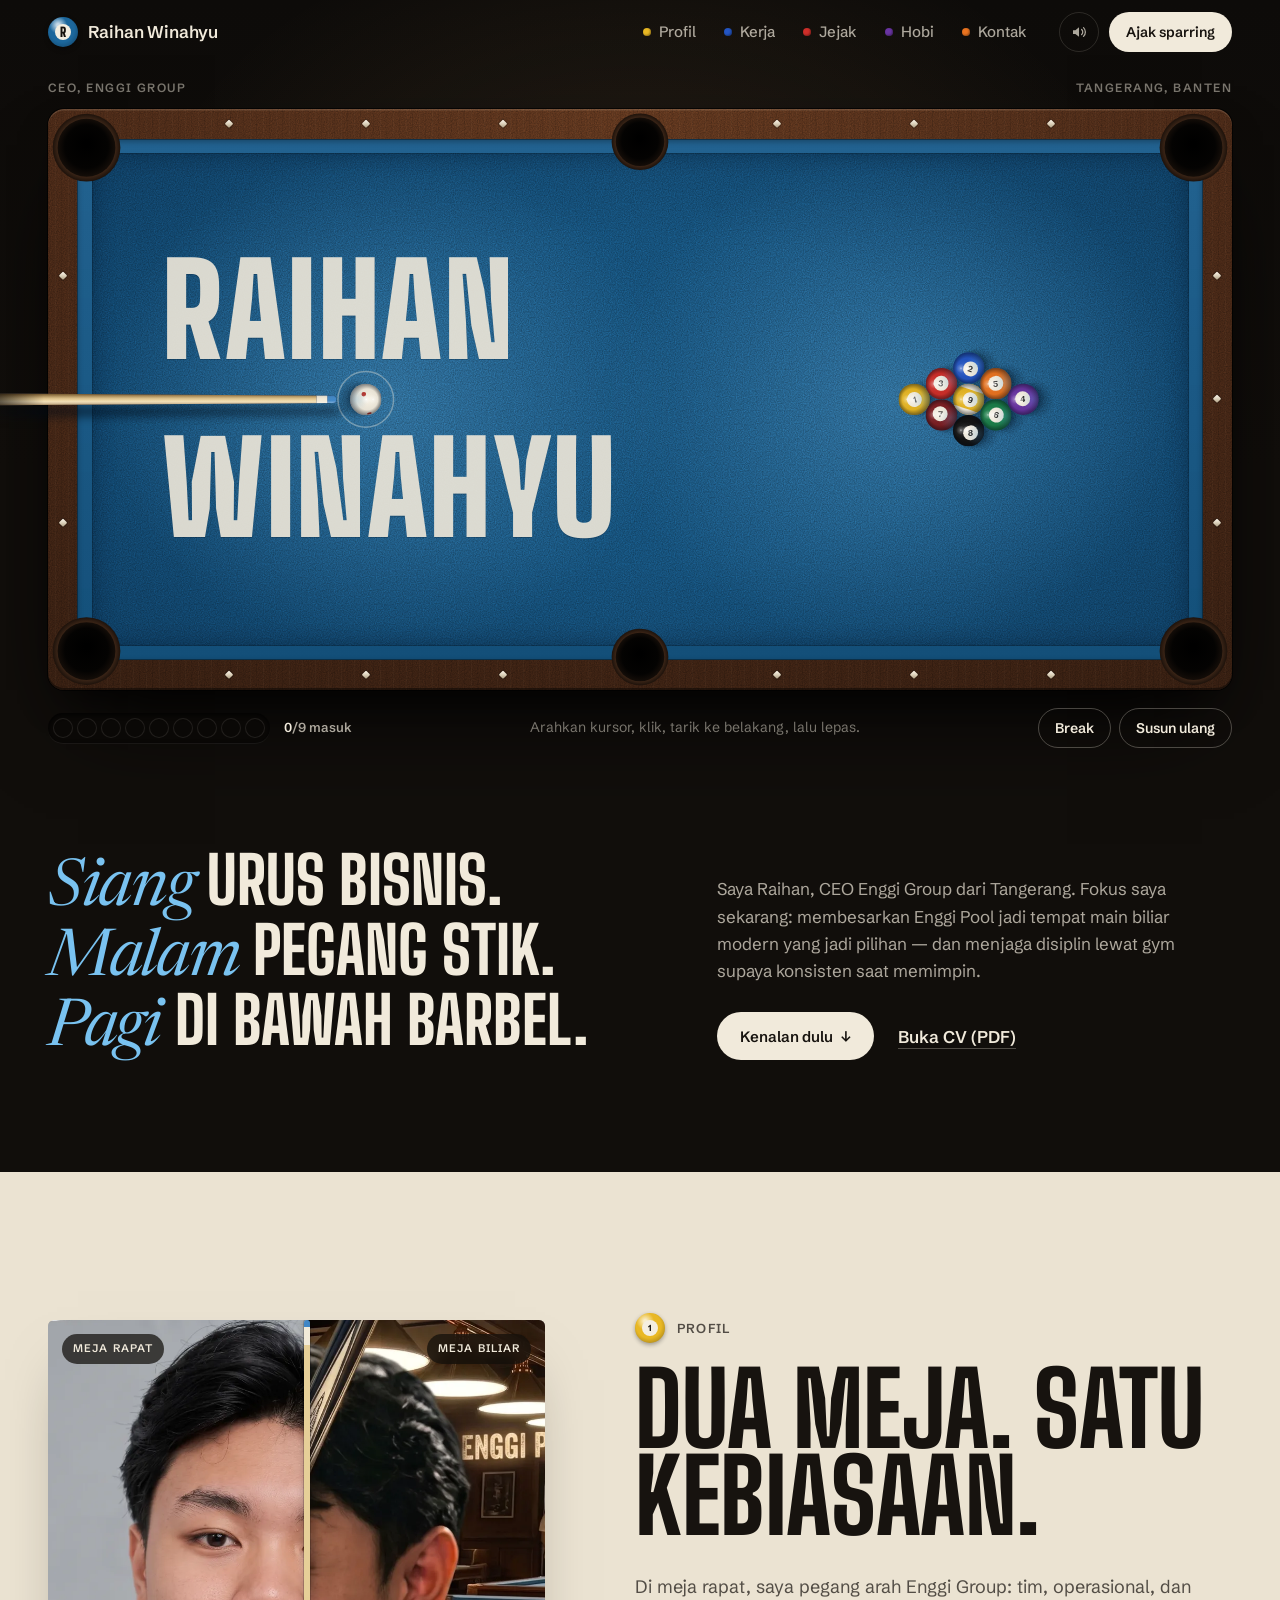
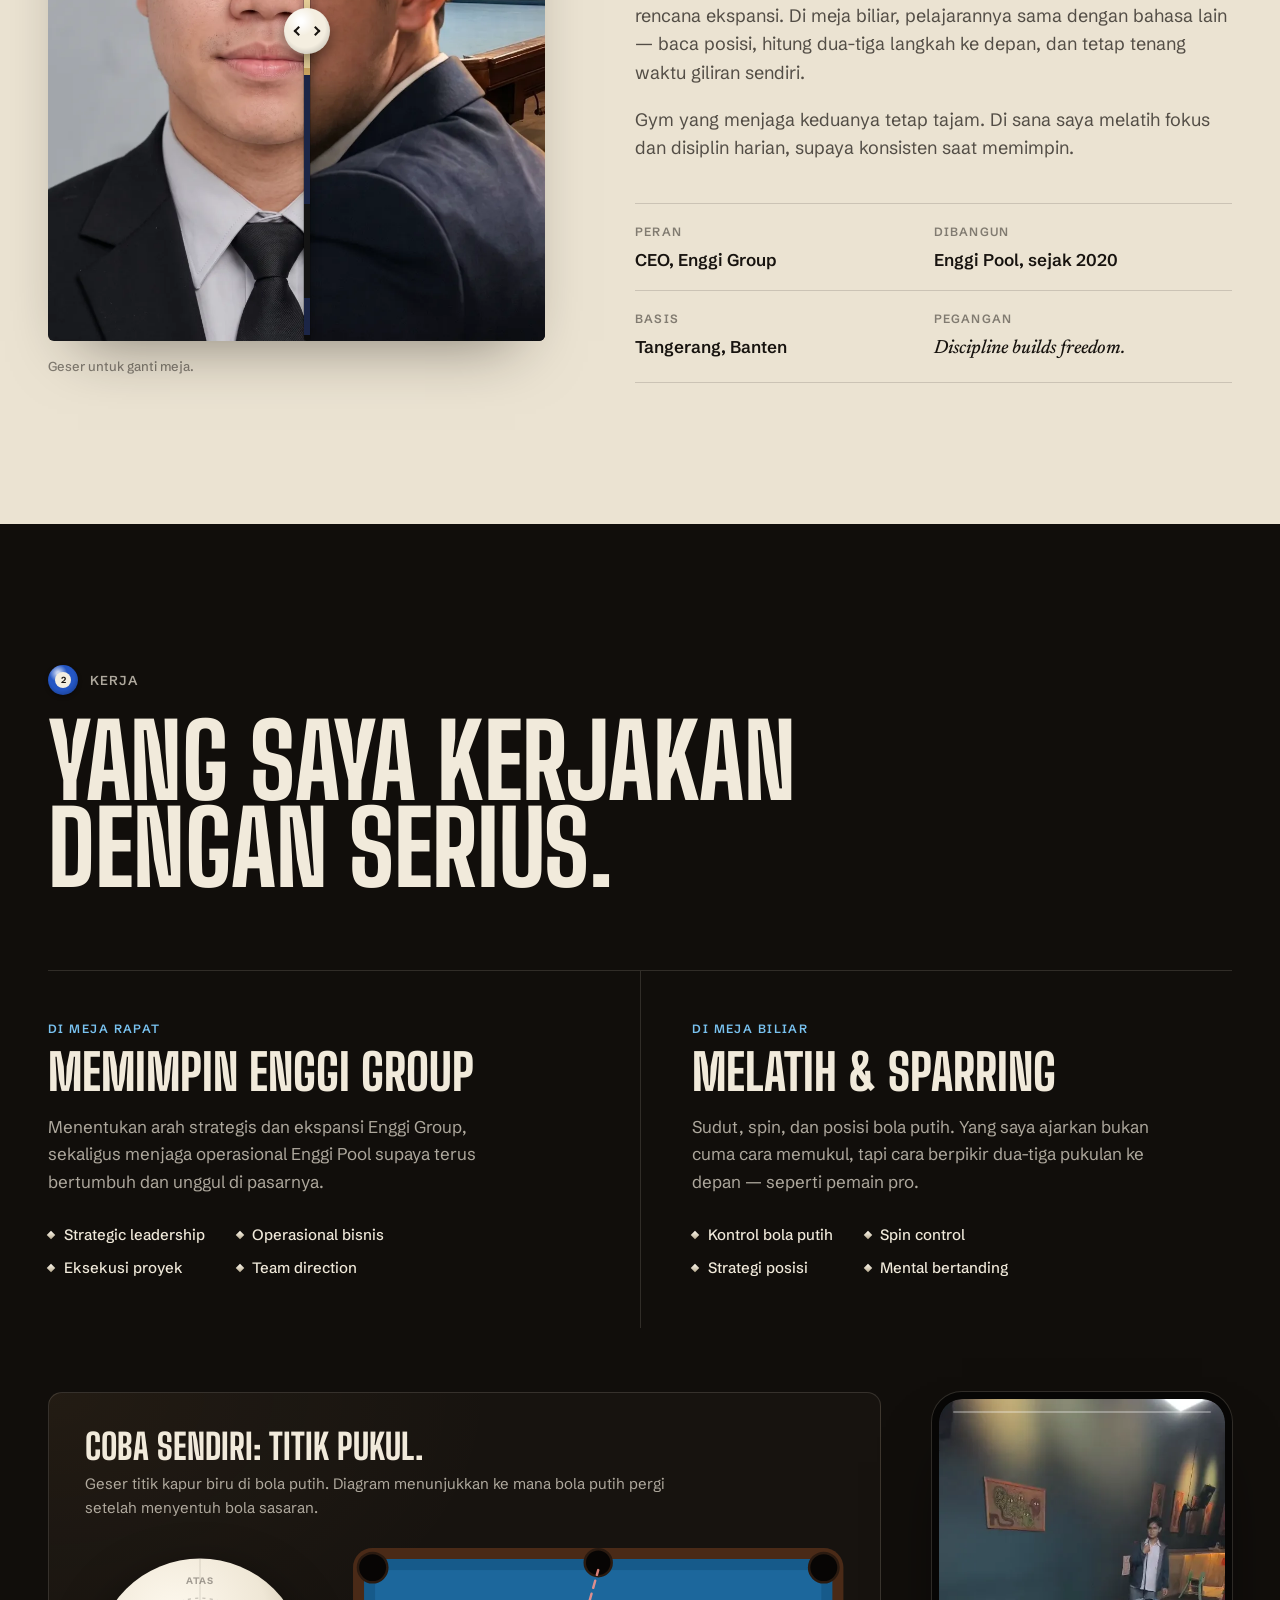
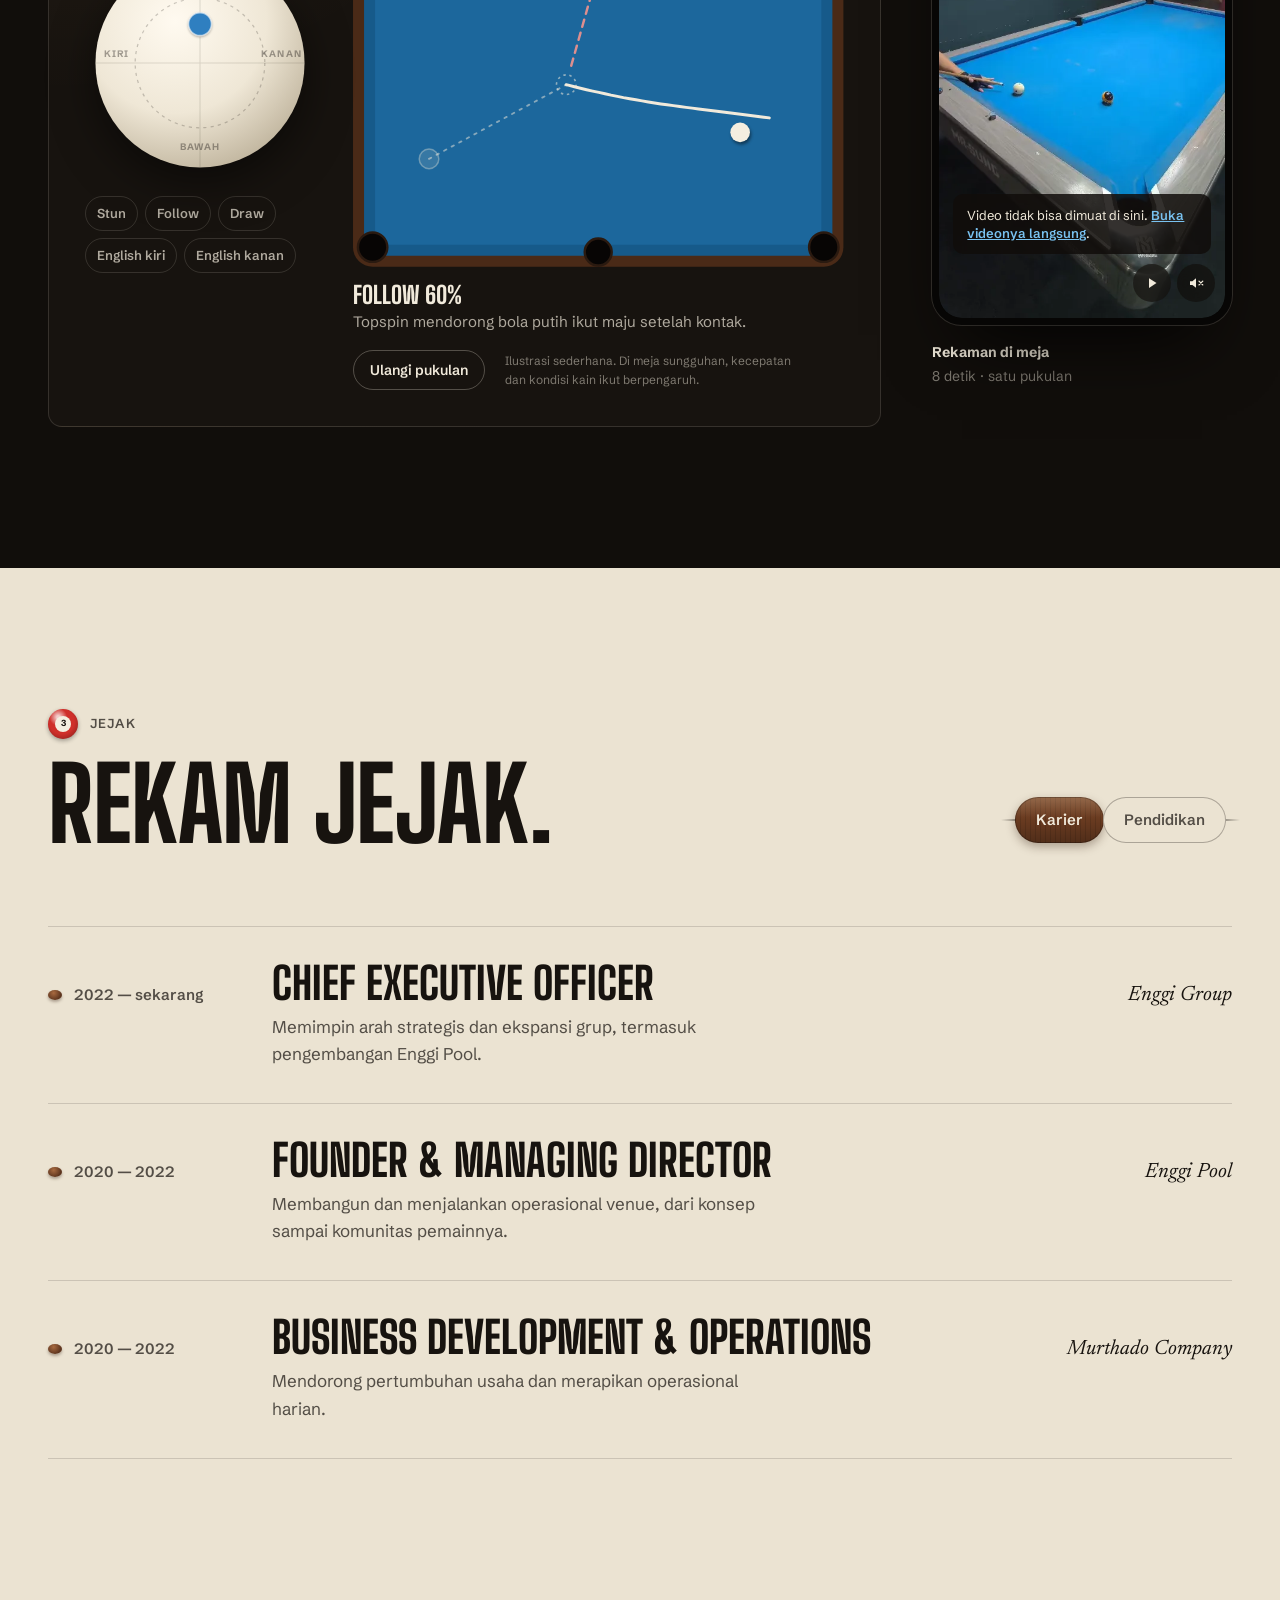
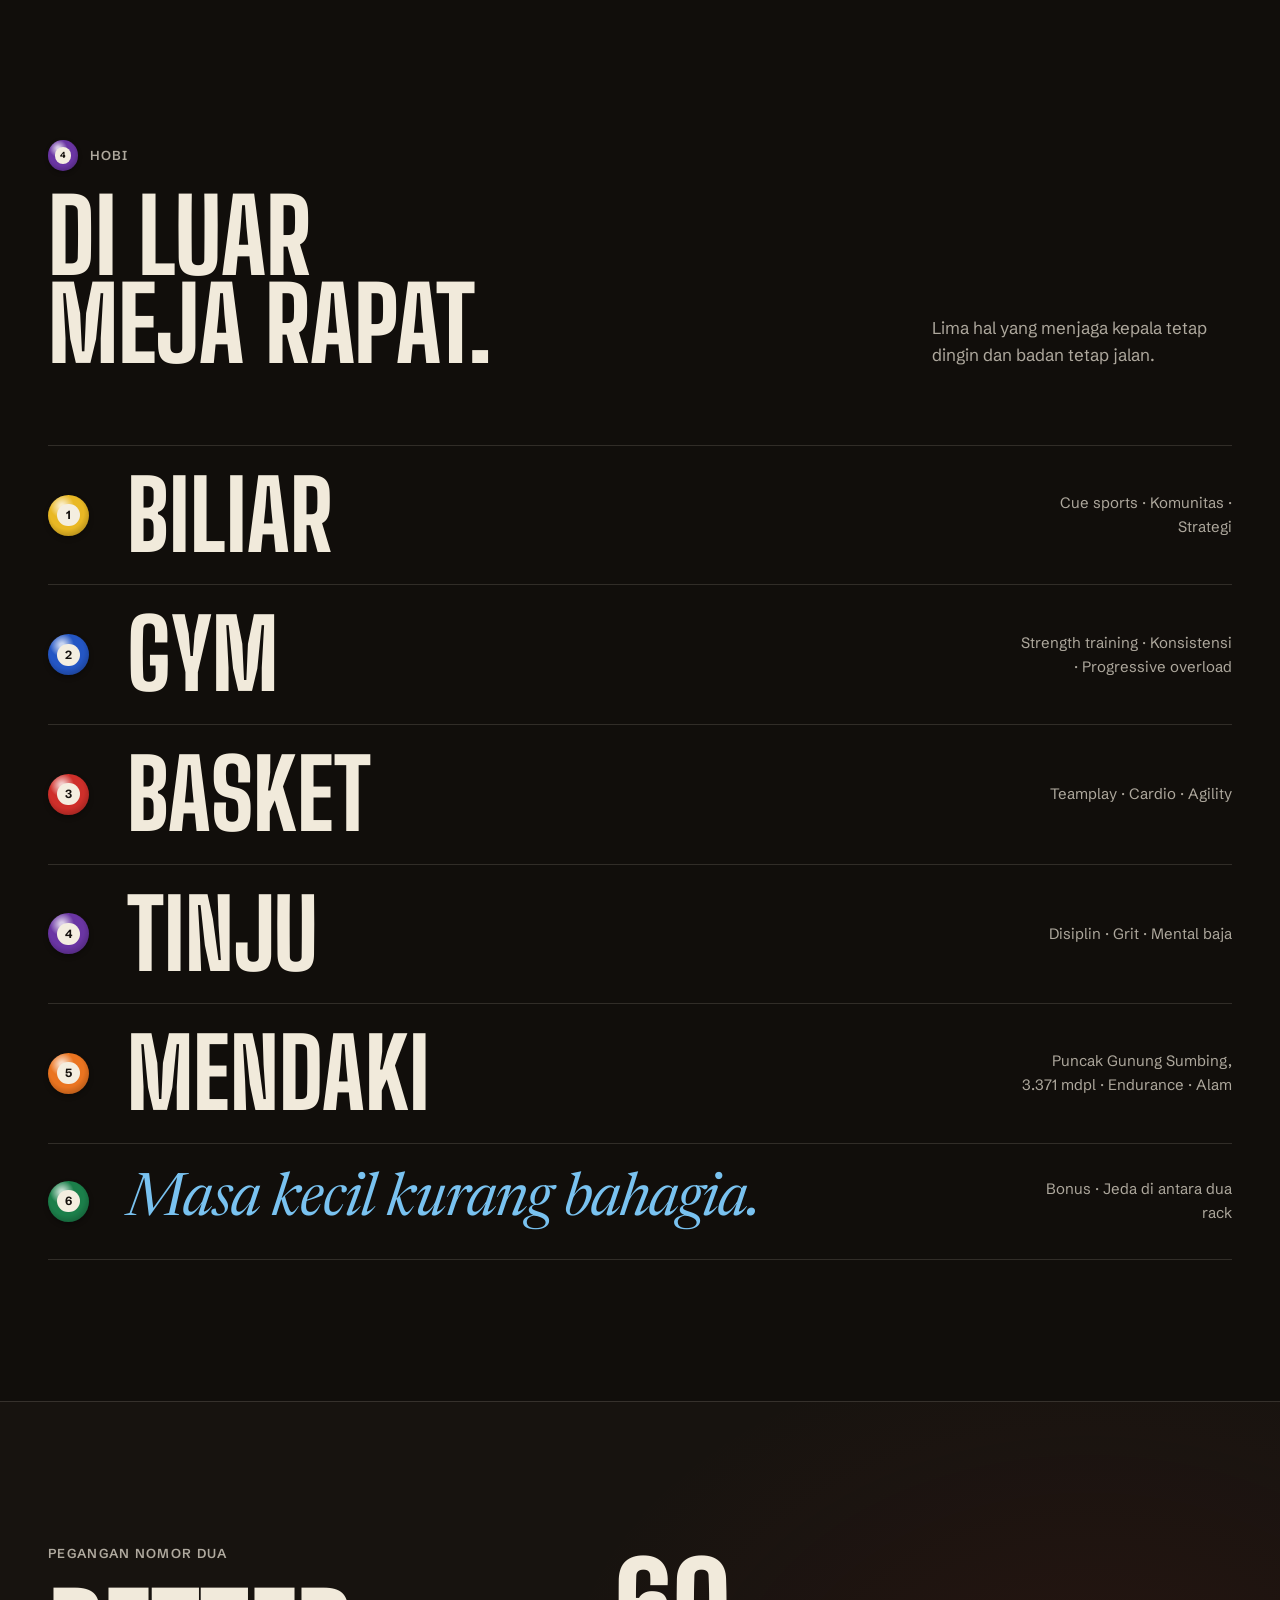
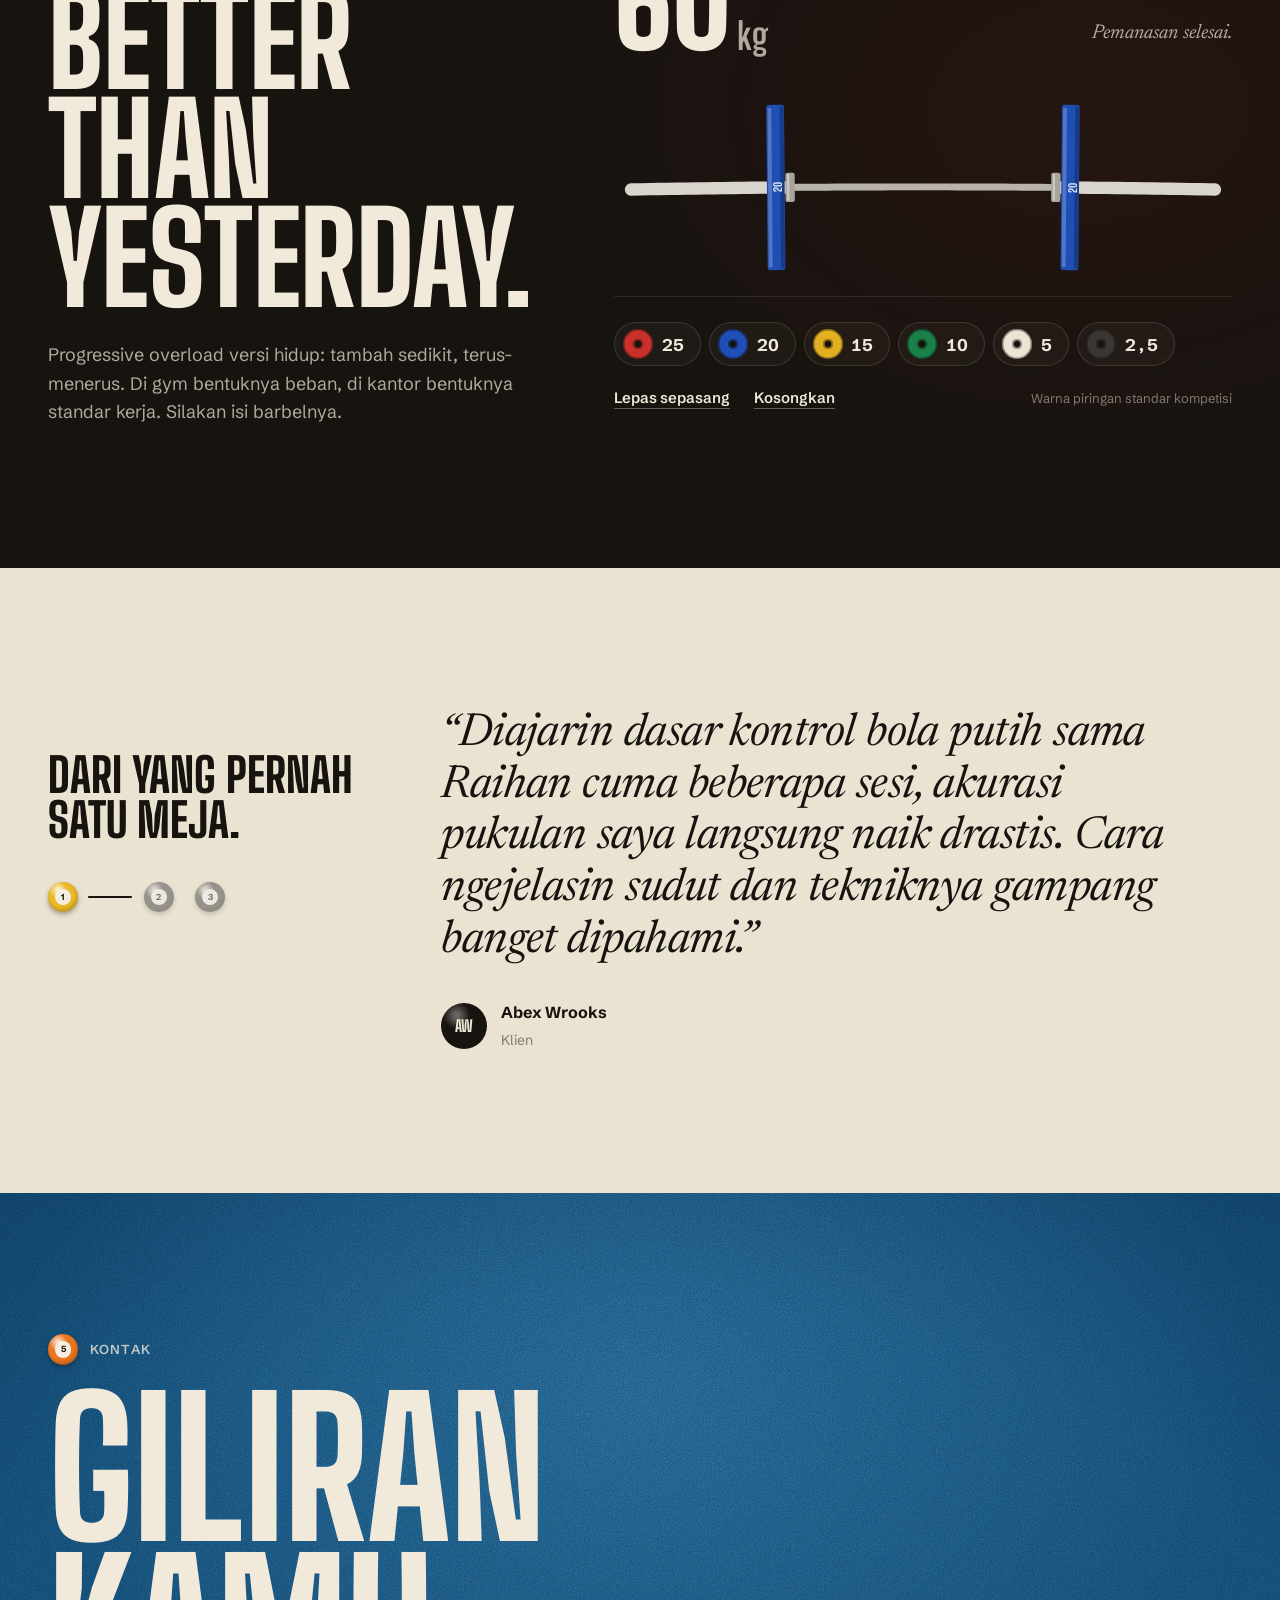
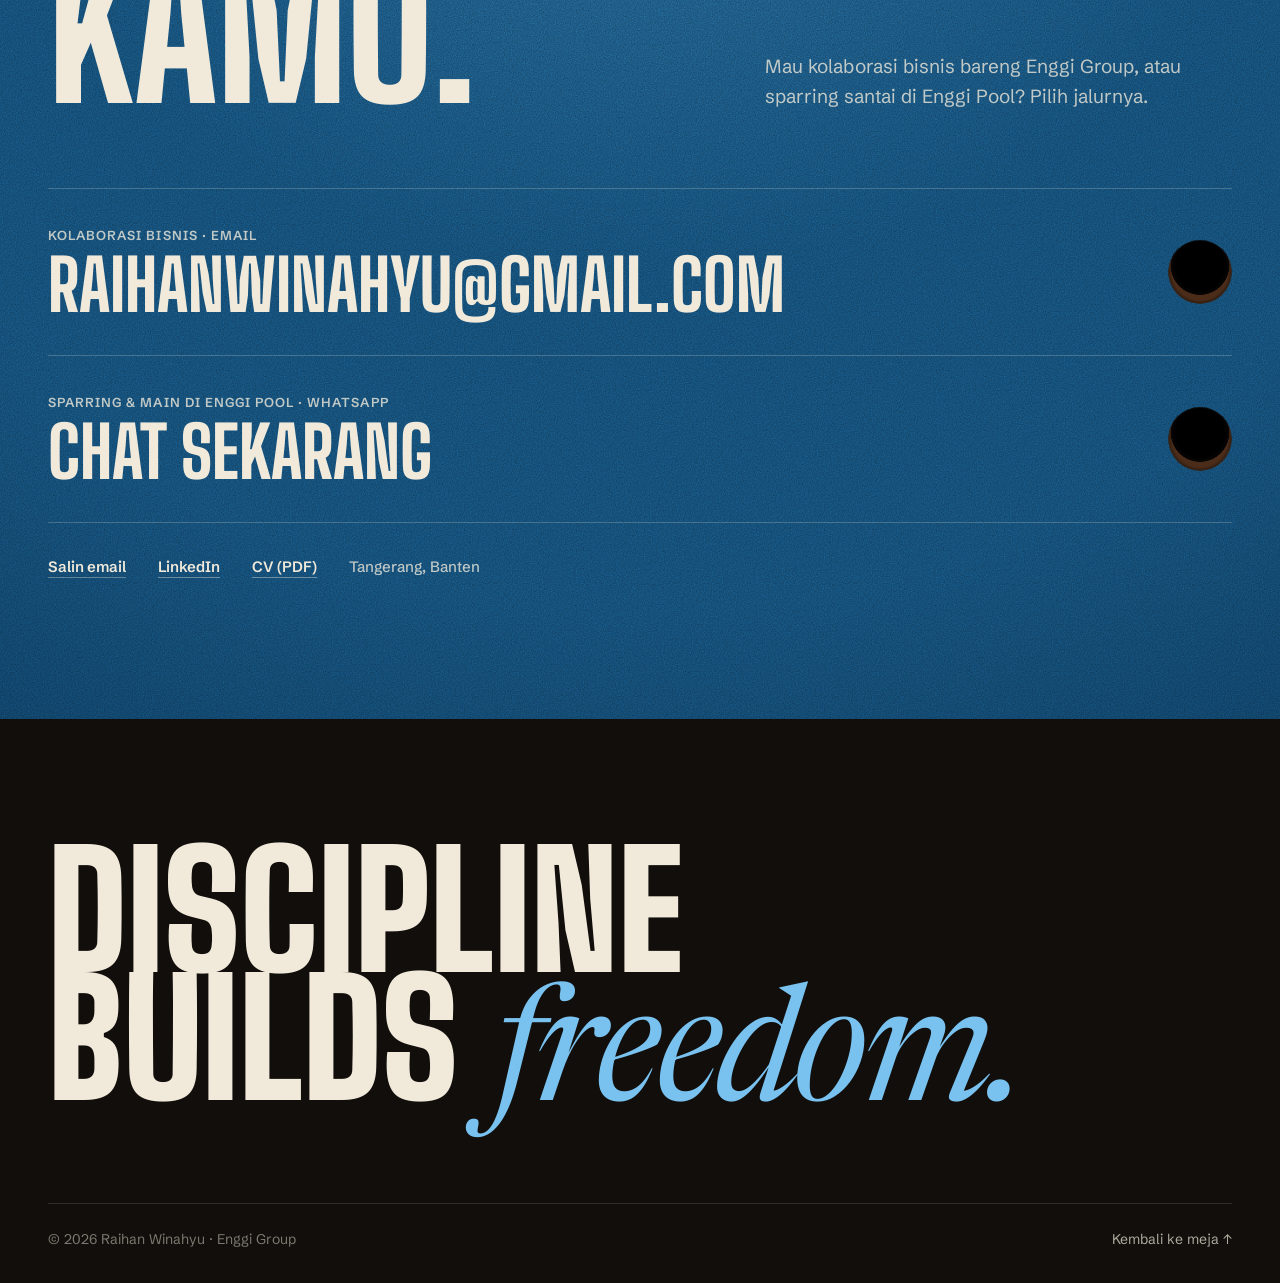
==== index.html @ abffb381 "Pindahkan website ke root repo untuk GitHub Pages Alamat situs jadi bapakkalo.github.io/raihan/ (tan" ====
<!doctype html>
<html lang="id" class="no-js">
  <head>
    <meta charset="utf-8">
    <meta name="viewport" content="width=device-width, initial-scale=1, viewport-fit=cover">
    <title>Raihan Winahyu — CEO Enggi Group</title>
    <meta name="description" content="Raihan Winahyu, CEO Enggi Group dari Tangerang. Membesarkan Enggi Pool, melatih biliar, dan menjaga disiplin lewat gym.">
    <meta name="theme-color" content="#110e0b">
    <meta property="og:type" content="profile">
    <meta property="og:title" content="Raihan Winahyu — CEO Enggi Group">
    <meta property="og:description" content="Siang urus bisnis. Malam pegang stik. Pagi di bawah barbel.">
    <meta property="og:image" content="assets/img/opt/raihan-enggi-pool.webp">
    <link rel="icon" href="assets/img/favicon.svg" type="image/svg+xml">
    <link rel="alternate icon" href="assets/img/favicon.png" type="image/png">
    <link rel="preconnect" href="https://fonts.googleapis.com">
    <link rel="preconnect" href="https://fonts.gstatic.com" crossorigin>
    <link rel="stylesheet" href="https://fonts.googleapis.com/css2?family=Big+Shoulders+Display:wght@700..900&family=Newsreader:ital,opsz,wght@1,6..72,400;1,6..72,500&family=Schibsted+Grotesk:wght@400..700&display=swap">
    <link rel="stylesheet" href="assets/css/styles.css">
    <script type="application/ld+json">
      {
        "@context": "https://schema.org",
        "@type": "Person",
        "name": "Raihan Winahyu",
        "jobTitle": "Chief Executive Officer",
        "worksFor": { "@type": "Organization", "name": "Enggi Group" },
        "address": { "@type": "PostalAddress", "addressLocality": "Tangerang", "addressRegion": "Banten", "addressCountry": "ID" },
        "email": "mailto:raihanwinahyu@gmail.com",
        "sameAs": ["https://www.linkedin.com/in/raihanwinahyu"]
      }
    </script>
    <script src="assets/js/core.js" defer></script>
    <script src="assets/js/table.js" defer></script>
    <script src="assets/js/main.js" defer></script>
  </head>
  <body>
    <a class="skip" href="#profil">Langsung ke konten</a>

    <header class="site-header" data-header>
      <div class="site-header__inner wrap">
        <a class="brand" href="#top">
          <span class="ball ball--brand" data-n="R" aria-hidden="true"></span>
          <span class="brand__name">Raihan Winahyu</span>
        </a>

        <nav class="nav" id="nav" aria-label="Navigasi utama">
          <ul class="nav__list">
            <li><a href="#profil"><i class="dot" style="--c: var(--b1)"></i>Profil</a></li>
            <li><a href="#kerja"><i class="dot" style="--c: var(--b2)"></i>Kerja</a></li>
            <li><a href="#jejak"><i class="dot" style="--c: var(--b3)"></i>Jejak</a></li>
            <li><a href="#hobi"><i class="dot" style="--c: var(--b4)"></i>Hobi</a></li>
            <li><a href="#kontak"><i class="dot" style="--c: var(--b5)"></i>Kontak</a></li>
          </ul>
        </nav>

        <div class="site-header__tools">
          <button class="icon-btn" type="button" data-sound-toggle aria-pressed="true">
            <svg class="icon-btn__on" viewBox="0 0 24 24" aria-hidden="true"><path d="M4 9.5h3.2L12 5.6v12.8l-4.8-3.9H4z" fill="currentColor"/><path d="M15.5 8.6a4.6 4.6 0 0 1 0 6.8M18 6.2a8 8 0 0 1 0 11.6" fill="none" stroke="currentColor" stroke-width="1.7" stroke-linecap="round"/></svg>
            <svg class="icon-btn__off" viewBox="0 0 24 24" aria-hidden="true"><path d="M4 9.5h3.2L12 5.6v12.8l-4.8-3.9H4z" fill="currentColor"/><path d="m16 9.5 5 5m0-5-5 5" fill="none" stroke="currentColor" stroke-width="1.7" stroke-linecap="round"/></svg>
            <span class="sr-only">Suara efek</span>
          </button>
          <a class="btn btn--sm site-header__cta" href="#kontak">Ajak sparring</a>
          <button class="menu-btn" type="button" data-menu aria-expanded="false" aria-controls="nav">
            <span class="menu-btn__lines" aria-hidden="true"></span>
            <span class="menu-btn__label">Menu</span>
          </button>
        </div>
      </div>
    </header>

    <main id="top">
      <!-- HERO — a playable table -->
      <section class="hero" data-hero aria-labelledby="hero-name">
        <canvas class="hero__canvas" data-hero-canvas aria-hidden="true"></canvas>

        <div class="hero__meta wrap-table">
          <span>CEO, Enggi Group</span>
          <span>Tangerang, Banten</span>
        </div>

        <div class="table" data-table tabindex="0" role="application" aria-roledescription="meja biliar" aria-label="Meja biliar interaktif. Tarik ke belakang dari bola putih lalu lepas untuk memukul. Dengan keyboard: panah kiri dan kanan untuk membidik, atas dan bawah untuk tenaga, spasi untuk memukul." aria-describedby="table-hint">
          <span class="table__diamonds" data-diamonds aria-hidden="true"></span>
          <div class="table__cushion">
            <div class="table__felt" data-felt>
              <h1 class="table__name" id="hero-name"><span>Raihan</span> <span>Winahyu</span></h1>
            </div>
          </div>
        </div>

        <div class="table-bar wrap-table">
          <div class="tray" aria-label="Bola yang sudah masuk">
            <ol class="tray__slots" data-tray>
              <li></li><li></li><li></li><li></li><li></li><li></li><li></li><li></li><li></li>
            </ol>
            <p class="tray__count"><span data-count>0</span>/9 masuk</p>
          </div>
          <p class="table-bar__hint" id="table-hint" data-hint>Tarik ke belakang dari bola putih, lalu lepas.</p>
          <div class="table-bar__actions">
            <button class="btn btn--ghost btn--sm" type="button" data-break>Break</button>
            <button class="btn btn--ghost btn--sm" type="button" data-rerack>Susun ulang</button>
          </div>
        </div>

        <div class="hero__intro wrap-table">
          <p class="hero__lede" data-reveal><span><em>Siang</em> urus bisnis.</span> <span><em>Malam</em> pegang stik.</span> <span><em>Pagi</em> di bawah barbel.</span></p>
          <div class="hero__body" data-reveal style="--d: 1">
            <p>Saya Raihan, CEO Enggi Group dari Tangerang. Fokus saya sekarang: membesarkan Enggi Pool jadi tempat main biliar modern yang jadi pilihan — dan menjaga disiplin lewat gym supaya konsisten saat memimpin.</p>
            <div class="hero__ctas">
              <a class="btn" href="#profil">Kenalan dulu <span aria-hidden="true">↓</span></a>
              <a class="link" href="assets/pdf/Raihan%20CV.pdf" target="_blank" rel="noopener">Buka CV (PDF)</a>
            </div>
          </div>
        </div>
      </section>

      <!-- 1. PROFIL -->
      <section class="section paper" id="profil" aria-labelledby="profil-title">
        <div class="wrap profil">
          <figure class="duo" data-duo data-reveal>
            <div class="duo__stage">
              <img class="duo__img duo__img--a" src="assets/img/opt/raihan-formal.webp" width="960" height="1225" alt="Raihan Winahyu memakai jas hitam dan dasi" loading="lazy" decoding="async">
              <div class="duo__clip">
                <img class="duo__img duo__img--b" src="assets/img/opt/raihan-enggi-pool.webp" width="1600" height="1184" alt="Raihan tersenyum sambil memegang stik biliar di Enggi Pool" loading="lazy" decoding="async">
              </div>
              <span class="duo__tag duo__tag--a" aria-hidden="true">Meja rapat</span>
              <span class="duo__tag duo__tag--b" aria-hidden="true">Meja biliar</span>
              <div class="duo__handle" aria-hidden="true"><span></span></div>
              <input class="duo__range" type="range" min="0" max="100" value="50" aria-label="Geser untuk membandingkan foto Raihan di meja rapat dan di meja biliar">
            </div>
            <figcaption class="duo__caption">Geser untuk ganti meja.</figcaption>
          </figure>

          <div class="profil__text">
            <p class="kicker" data-reveal><span class="ball" data-n="1" style="--c: var(--b1)"></span>Profil</p>
            <h2 class="display" id="profil-title" data-reveal>Dua meja. Satu kebiasaan.</h2>
            <div class="prose" data-reveal style="--d: 1">
              <p>Di meja rapat, saya pegang arah Enggi Group: tim, operasional, dan rencana ekspansi. Di meja biliar, pelajarannya sama dengan bahasa lain — baca posisi, hitung dua-tiga langkah ke depan, dan tetap tenang waktu giliran sendiri.</p>
              <p>Gym yang menjaga keduanya tetap tajam. Di sana saya melatih fokus dan disiplin harian, supaya konsisten saat memimpin.</p>
            </div>
            <dl class="facts" data-reveal style="--d: 2">
              <div><dt>Peran</dt><dd>CEO, Enggi Group</dd></div>
              <div><dt>Dibangun</dt><dd>Enggi Pool, sejak 2020</dd></div>
              <div><dt>Basis</dt><dd>Tangerang, Banten</dd></div>
              <div><dt>Pegangan</dt><dd><em>Discipline builds freedom.</em></dd></div>
            </dl>
          </div>
        </div>
      </section>

      <!-- 2. KERJA -->
      <section class="section dark" id="kerja" aria-labelledby="kerja-title">
        <div class="wrap">
          <header class="section-head">
            <p class="kicker" data-reveal><span class="ball" data-n="2" style="--c: var(--b2)"></span>Kerja</p>
            <h2 class="display" id="kerja-title" data-reveal>Yang saya kerjakan<br> dengan serius.</h2>
          </header>

          <div class="roles">
            <article class="role" data-reveal>
              <p class="role__tag">Di meja rapat</p>
              <h3 class="role__title">Memimpin Enggi Group</h3>
              <p class="role__text">Menentukan arah strategis dan ekspansi Enggi Group, sekaligus menjaga operasional Enggi Pool supaya terus bertumbuh dan unggul di pasarnya.</p>
              <ul class="role__list">
                <li>Strategic leadership</li>
                <li>Operasional bisnis</li>
                <li>Eksekusi proyek</li>
                <li>Team direction</li>
              </ul>
            </article>
            <article class="role" data-reveal style="--d: 1">
              <p class="role__tag">Di meja biliar</p>
              <h3 class="role__title">Melatih &amp; sparring</h3>
              <p class="role__text">Sudut, spin, dan posisi bola putih. Yang saya ajarkan bukan cuma cara memukul, tapi cara berpikir dua-tiga pukulan ke depan — seperti pemain pro.</p>
              <ul class="role__list">
                <li>Kontrol bola putih</li>
                <li>Spin control</li>
                <li>Strategi posisi</li>
                <li>Mental bertanding</li>
              </ul>
            </article>
          </div>

          <div class="lab">
            <div class="spin" data-spin data-reveal>
              <div class="spin__intro">
                <h3 class="spin__title">Coba sendiri: titik pukul.</h3>
                <p>Geser titik kapur biru di bola putih. Diagram menunjukkan ke mana bola putih pergi setelah menyentuh bola sasaran.</p>
              </div>

              <div class="spin__grid">
                <div class="spin__control">
                  <svg class="spin__face" data-spin-face viewBox="-110 -110 220 220" tabindex="0" role="img" aria-label="Bola putih. Gunakan tombol panah untuk menggeser titik pukul." aria-describedby="spin-readout">
                    <defs>
                      <radialGradient id="cueShade" cx="38%" cy="30%" r="80%">
                        <stop offset="0" stop-color="#fffaf0"/>
                        <stop offset=".55" stop-color="#efe7d6"/>
                        <stop offset="1" stop-color="#b9ad95"/>
                      </radialGradient>
                    </defs>
                    <circle r="100" fill="url(#cueShade)"/>
                    <circle class="spin__limit" r="62"/>
                    <path class="spin__cross" d="M-100 0H100M0-100V100"/>
                    <text class="spin__axis" x="0" y="-76">ATAS</text>
                    <text class="spin__axis" x="0" y="83">BAWAH</text>
                    <text class="spin__axis" x="-80" y="-6">KIRI</text>
                    <text class="spin__axis" x="78" y="-6">KANAN</text>
                    <circle class="spin__dot" data-spin-dot r="11" cx="0" cy="-31"/>
                  </svg>
                  <div class="spin__presets" role="group" aria-label="Contoh pukulan">
                    <button type="button" data-preset="0,0">Stun</button>
                    <button type="button" data-preset="0,0.75">Follow</button>
                    <button type="button" data-preset="0,-0.85">Draw</button>
                    <button type="button" data-preset="-0.7,0">English kiri</button>
                    <button type="button" data-preset="0.7,0">English kanan</button>
                  </div>
                </div>

                <div class="spin__view">
                  <svg class="spin__diagram" data-spin-diagram viewBox="0 0 400 260" aria-hidden="true">
                    <rect class="d-rail" width="400" height="260" rx="16"/>
                    <rect class="d-cushion" x="9" y="9" width="382" height="242" rx="5"/>
                    <rect class="d-felt" x="18" y="18" width="364" height="224"/>
                    <g class="d-pockets">
                      <circle cx="16" cy="16" r="12"/><circle cx="384" cy="16" r="12"/>
                      <circle cx="16" cy="244" r="12"/><circle cx="384" cy="244" r="12"/>
                      <circle cx="200" cy="12" r="11"/><circle cx="200" cy="248" r="11"/>
                    </g>
                    <line class="d-line d-line--cue" data-d-cue-line/>
                    <line class="d-line d-line--obj" data-d-obj-line/>
                    <path class="d-line d-line--post" data-d-post/>
                    <circle class="d-ghost" data-d-ghost r="8"/>
                    <circle class="d-start" data-d-start r="8"/>
                    <circle class="d-ball d-ball--obj" data-d-obj r="8"/>
                    <circle class="d-ball d-ball--cue" data-d-cue r="8"/>
                  </svg>
                  <p class="spin__readout" id="spin-readout" aria-live="polite"><strong data-spin-name>Follow</strong> <span data-spin-desc></span></p>
                  <div class="spin__foot">
                    <button class="btn btn--ghost btn--sm" type="button" data-spin-replay>Ulangi pukulan</button>
                    <small>Ilustrasi sederhana. Di meja sungguhan, kecepatan dan kondisi kain ikut berpengaruh.</small>
                  </div>
                </div>
              </div>
            </div>

            <figure class="reel" data-reel data-reveal style="--d: 1">
              <div class="reel__frame">
                <video class="reel__video" poster="assets/img/opt/video-poster.webp" muted loop playsinline webkit-playsinline preload="metadata" width="480" height="864" aria-label="Rekaman Raihan melakukan pukulan di meja biliar">
                  <source src="assets/video/portfolio.mp.mp4" type="video/mp4">
                </video>
                <button class="reel__big" type="button" data-reel-big aria-label="Putar video">
                  <svg viewBox="0 0 24 24" aria-hidden="true"><path d="M8 5.5v13l10-6.5z" fill="currentColor"/></svg>
                </button>
                <p class="reel__error" data-reel-error hidden>Video tidak bisa dimuat di sini. <a href="assets/video/portfolio.mp.mp4" target="_blank" rel="noopener">Buka videonya langsung</a>.</p>
                <div class="reel__controls">
                  <button class="reel__btn" type="button" data-reel-play aria-label="Putar video">
                    <svg class="i-play" viewBox="0 0 24 24" aria-hidden="true"><path d="M8 5.5v13l10-6.5z" fill="currentColor"/></svg>
                    <svg class="i-pause" viewBox="0 0 24 24" aria-hidden="true"><path d="M7 5h3.5v14H7zM13.5 5H17v14h-3.5z" fill="currentColor"/></svg>
                  </button>
                  <button class="reel__btn" type="button" data-reel-sound aria-pressed="false" aria-label="Nyalakan suara video">
                    <svg class="i-muted" viewBox="0 0 24 24" aria-hidden="true"><path d="M4 9.5h3.2L12 5.6v12.8l-4.8-3.9H4z" fill="currentColor"/><path d="m16 9.5 5 5m0-5-5 5" fill="none" stroke="currentColor" stroke-width="1.8" stroke-linecap="round"/></svg>
                    <svg class="i-sound" viewBox="0 0 24 24" aria-hidden="true"><path d="M4 9.5h3.2L12 5.6v12.8l-4.8-3.9H4z" fill="currentColor"/><path d="M15.5 8.6a4.6 4.6 0 0 1 0 6.8M18 6.2a8 8 0 0 1 0 11.6" fill="none" stroke="currentColor" stroke-width="1.8" stroke-linecap="round"/></svg>
                  </button>
                </div>
                <div class="reel__progress" aria-hidden="true"><span data-reel-progress></span></div>
              </div>
              <figcaption class="reel__caption"><strong>Rekaman di meja</strong><span>8 detik · satu pukulan</span></figcaption>
            </figure>
          </div>
        </div>
      </section>

      <!-- 3. JEJAK -->
      <section class="section paper" id="jejak" aria-labelledby="jejak-title">
        <div class="wrap">
          <header class="section-head section-head--split">
            <div>
              <p class="kicker" data-reveal><span class="ball" data-n="3" style="--c: var(--b3)"></span>Jejak</p>
              <h2 class="display" id="jejak-title" data-reveal>Rekam jejak.</h2>
            </div>
            <div class="wire" role="tablist" aria-label="Jenis rekam jejak" data-reveal>
              <button class="wire__tab" type="button" role="tab" id="tab-karier" aria-selected="true" aria-controls="panel-karier">Karier</button>
              <button class="wire__tab" type="button" role="tab" id="tab-pendidikan" aria-selected="false" aria-controls="panel-pendidikan" tabindex="-1">Pendidikan</button>
              <span class="wire__bead" aria-hidden="true"></span>
            </div>
          </header>

          <div class="track" id="panel-karier" role="tabpanel" aria-labelledby="tab-karier" tabindex="0">
            <ol class="track__list">
              <li class="track__row">
                <span class="track__year">2022 — sekarang</span>
                <div class="track__main">
                  <h3>Chief Executive Officer</h3>
                  <p>Memimpin arah strategis dan ekspansi grup, termasuk pengembangan Enggi Pool.</p>
                </div>
                <span class="track__org">Enggi Group</span>
              </li>
              <li class="track__row">
                <span class="track__year">2020 — 2022</span>
                <div class="track__main">
                  <h3>Founder &amp; Managing Director</h3>
                  <p>Membangun dan menjalankan operasional venue, dari konsep sampai komunitas pemainnya.</p>
                </div>
                <span class="track__org">Enggi Pool</span>
              </li>
              <li class="track__row">
                <span class="track__year">2020 — 2022</span>
                <div class="track__main">
                  <h3>Business Development &amp; Operations</h3>
                  <p>Mendorong pertumbuhan usaha dan merapikan operasional harian.</p>
                </div>
                <span class="track__org">Murthado Company</span>
              </li>
            </ol>
          </div>

          <div class="track" id="panel-pendidikan" role="tabpanel" aria-labelledby="tab-pendidikan" tabindex="0" hidden>
            <ol class="track__list">
              <li class="track__row">
                <span class="track__year">2026</span>
                <div class="track__main">
                  <h3>SMA Yuppentek 1</h3>
                  <p>Jurusan IPA, Tangerang.</p>
                </div>
                <span class="track__org">Sekolah menengah atas</span>
              </li>
              <li class="track__row">
                <span class="track__year">2024</span>
                <div class="track__main">
                  <h3>SMP Al-Darul Mustafa</h3>
                  <p>Lulus.</p>
                </div>
                <span class="track__org">Sekolah menengah pertama</span>
              </li>
              <li class="track__row">
                <span class="track__year">2021</span>
                <div class="track__main">
                  <h3>SD Yayasan Enggi</h3>
                  <p>Lulus.</p>
                </div>
                <span class="track__org">Sekolah dasar</span>
              </li>
            </ol>
          </div>
        </div>
      </section>

      <!-- 4. HOBI -->
      <section class="section dark" id="hobi" aria-labelledby="hobi-title">
        <div class="wrap">
          <header class="section-head section-head--split">
            <div>
              <p class="kicker" data-reveal><span class="ball" data-n="4" style="--c: var(--b4)"></span>Hobi</p>
              <h2 class="display" id="hobi-title" data-reveal>Di luar<br> meja rapat.</h2>
            </div>
            <p class="section-head__aside" data-reveal>Lima hal yang menjaga kepala tetap dingin dan badan tetap jalan.</p>
          </header>

          <ol class="hobbies" data-hobbies>
            <li class="hobby" data-reveal data-img="assets/img/opt/hobi-biliar.webp">
              <span class="ball hobby__ball" data-n="1" style="--c: var(--b1)" aria-hidden="true"></span>
              <h3 class="hobby__name">Biliar</h3>
              <p class="hobby__tags">Cue sports · Komunitas · Strategi</p>
              <img class="hobby__thumb" src="assets/img/opt/hobi-biliar.webp" width="500" height="333" alt="Meja biliar berkain merah dengan bola berserakan" loading="lazy" decoding="async">
            </li>
            <li class="hobby" data-reveal data-img="assets/img/opt/hobi-gym.webp" data-pos="50% 30%">
              <span class="ball hobby__ball" data-n="2" style="--c: var(--b2)" aria-hidden="true"></span>
              <h3 class="hobby__name">Gym</h3>
              <p class="hobby__tags">Strength training · Konsistensi · Progressive overload</p>
              <img class="hobby__thumb" src="assets/img/opt/hobi-gym.webp" width="685" height="900" alt="Raihan berfoto di cermin gym dengan kaus tanpa lengan" style="object-position: 50% 30%" loading="lazy" decoding="async">
            </li>
            <li class="hobby" data-reveal data-img="assets/img/opt/hobi-basket.webp" data-pos="48% 35%">
              <span class="ball hobby__ball" data-n="3" style="--c: var(--b3)" aria-hidden="true"></span>
              <h3 class="hobby__name">Basket</h3>
              <p class="hobby__tags">Teamplay · Cardio · Agility</p>
              <img class="hobby__thumb" src="assets/img/opt/hobi-basket.webp" width="900" height="834" alt="Raihan memakai jersey basket Chicago Bulls" style="object-position: 48% 35%" loading="lazy" decoding="async">
            </li>
            <li class="hobby" data-reveal data-img="assets/img/opt/hobi-tinju.webp" data-pos="50% 28%">
              <span class="ball hobby__ball" data-n="4" style="--c: var(--b4)" aria-hidden="true"></span>
              <h3 class="hobby__name">Tinju</h3>
              <p class="hobby__tags">Disiplin · Grit · Mental baja</p>
              <img class="hobby__thumb" src="assets/img/opt/hobi-tinju.webp" width="685" height="900" alt="Raihan berpose dengan hand wrap merah di ring tinju" style="object-position: 50% 28%" loading="lazy" decoding="async">
            </li>
            <li class="hobby" data-reveal data-img="assets/img/opt/hobi-mendaki.webp" data-pos="52% 45%">
              <span class="ball hobby__ball" data-n="5" style="--c: var(--b5)" aria-hidden="true"></span>
              <h3 class="hobby__name">Mendaki</h3>
              <p class="hobby__tags">Puncak Gunung Sumbing, 3.371&nbsp;mdpl · Endurance · Alam</p>
              <img class="hobby__thumb" src="assets/img/opt/hobi-mendaki.webp" width="900" height="744" alt="Raihan di puncak Gunung Sumbing memegang papan 3.371 mdpl" style="object-position: 52% 45%" loading="lazy" decoding="async">
            </li>
            <li class="hobby hobby--bonus" data-reveal data-img="assets/img/opt/hobi-perosotan.webp" data-pos="50% 30%">
              <span class="ball hobby__ball" data-n="6" style="--c: var(--b6)" aria-hidden="true"></span>
              <h3 class="hobby__name">Masa kecil kurang bahagia.</h3>
              <p class="hobby__tags">Bonus · Jeda di antara dua rack</p>
              <img class="hobby__thumb" src="assets/img/opt/hobi-perosotan.webp" width="649" height="900" alt="Raihan main perosotan anak-anak di samping meja biliar" style="object-position: 50% 30%" loading="lazy" decoding="async">
            </li>
          </ol>
          <div class="hobby-float" data-hobby-float aria-hidden="true"></div>
        </div>
      </section>

      <!-- GYM — progressive overload -->
      <section class="section dark gym" id="gym" aria-labelledby="gym-title">
        <div class="wrap gym__grid">
          <div class="gym__text">
            <p class="kicker" data-reveal>Pegangan nomor dua</p>
            <h2 class="display display--xl" id="gym-title" data-reveal>Better than yesterday.</h2>
            <p class="gym__lede" data-reveal style="--d: 1">Progressive overload versi hidup: tambah sedikit, terus-menerus. Di gym bentuknya beban, di kantor bentuknya standar kerja. Silakan isi barbelnya.</p>
          </div>

          <div class="barbell" data-barbell data-reveal style="--d: 1">
            <div class="barbell__head">
              <p class="barbell__total"><output data-bb-total aria-live="off">20</output><span>kg</span></p>
              <p class="barbell__msg" data-bb-msg aria-live="polite">Bar kosong. Semua mulai dari sini.</p>
            </div>
            <svg class="barbell__svg" data-bb-svg viewBox="0 0 800 300" role="img" aria-label="Barbel dengan piringan yang bisa ditambah">
              <line class="bb-floor" x1="0" y1="292" x2="800" y2="292"/>
              <polyline class="bb-shaft" data-bb-shaft/>
              <polyline class="bb-sleeve" data-bb-sleeve-l/>
              <polyline class="bb-sleeve" data-bb-sleeve-r/>
              <g data-bb-plates></g>
              <g data-bb-collars></g>
            </svg>
            <div class="barbell__plates" role="group" aria-label="Tambah sepasang piringan">
              <button type="button" class="plate-btn" data-plate="25" style="--c: #c8302b" aria-label="Tambah sepasang piringan 25 kilogram"><i></i>25</button>
              <button type="button" class="plate-btn" data-plate="20" style="--c: #1f4fb4" aria-label="Tambah sepasang piringan 20 kilogram"><i></i>20</button>
              <button type="button" class="plate-btn" data-plate="15" style="--c: #e2b021" aria-label="Tambah sepasang piringan 15 kilogram"><i></i>15</button>
              <button type="button" class="plate-btn" data-plate="10" style="--c: #1b7f4a" aria-label="Tambah sepasang piringan 10 kilogram"><i></i>10</button>
              <button type="button" class="plate-btn" data-plate="5" style="--c: #ece5d4" aria-label="Tambah sepasang piringan 5 kilogram"><i></i>5</button>
              <button type="button" class="plate-btn" data-plate="2.5" style="--c: #3a3631" aria-label="Tambah sepasang piringan 2,5 kilogram"><i></i>2,5</button>
            </div>
            <div class="barbell__actions">
              <button type="button" class="link-btn" data-bb-undo>Lepas sepasang</button>
              <button type="button" class="link-btn" data-bb-clear>Kosongkan</button>
              <span class="barbell__note">Warna piringan standar kompetisi</span>
            </div>
          </div>
        </div>
      </section>

      <!-- TESTIMONI -->
      <section class="section paper" id="kata" aria-labelledby="kata-title">
        <div class="wrap quotes" data-quotes>
          <div class="quotes__side">
            <p class="kicker" data-reveal>Kata mereka</p>
            <h2 class="quotes__title" id="kata-title" data-reveal>Dari yang pernah satu meja.</h2>
            <div class="quotes__nav" role="tablist" aria-label="Pilih testimoni" data-reveal>
              <button type="button" role="tab" class="quotes__btn" aria-selected="true" aria-controls="q1" id="qt1"><span class="ball" data-n="1" style="--c: var(--b1)"></span><span class="quotes__bar"></span></button>
              <button type="button" role="tab" class="quotes__btn" aria-selected="false" aria-controls="q2" id="qt2" tabindex="-1"><span class="ball" data-n="2" style="--c: var(--b2)"></span><span class="quotes__bar"></span></button>
              <button type="button" role="tab" class="quotes__btn" aria-selected="false" aria-controls="q3" id="qt3" tabindex="-1"><span class="ball" data-n="3" style="--c: var(--b3)"></span><span class="quotes__bar"></span></button>
            </div>
          </div>
          <div class="quotes__stage" data-reveal style="--d: 1">
            <figure class="quote is-active" id="q1" role="tabpanel" aria-labelledby="qt1">
              <blockquote><p>“Diajarin dasar kontrol bola putih sama Raihan cuma beberapa sesi, akurasi pukulan saya langsung naik drastis. Cara ngejelasin sudut dan tekniknya gampang banget dipahami.”</p></blockquote>
              <figcaption><span class="avatar" aria-hidden="true">AW</span><span><strong>Abex Wrooks</strong><small>Klien</small></span></figcaption>
            </figure>
            <figure class="quote" id="q2" role="tabpanel" aria-labelledby="qt2" hidden>
              <blockquote><p>“Dulu sering miss bola gampang, tapi setelah dilatih teknik grip dan fokus sama Raihan, konsistensi saya ningkat jauh. Sekarang jauh lebih percaya diri pas tanding.”</p></blockquote>
              <figcaption><span class="avatar" aria-hidden="true">WM</span><span><strong>Willer Morth</strong><small>Partner proyek</small></span></figcaption>
            </figure>
            <figure class="quote" id="q3" role="tabpanel" aria-labelledby="qt3" hidden>
              <blockquote><p>“Bimbingan dari Raihan ngebuka cara pandang baru soal strategi meja. Bukan cuma diajarin cara mukul, tapi diajarin mikir 2–3 langkah ke depan layaknya pemain pro.”</p></blockquote>
              <figcaption><span class="avatar" aria-hidden="true">LL</span><span><strong>Llemi Llorens</strong><small>Klien</small></span></figcaption>
            </figure>
          </div>
        </div>
      </section>

      <!-- 5. KONTAK -->
      <section class="section felt contact" id="kontak" aria-labelledby="kontak-title">
        <div class="wrap">
          <p class="kicker" data-reveal><span class="ball" data-n="5" style="--c: var(--b5)"></span>Kontak</p>
          <div class="contact__head">
            <h2 class="display display--xxl" id="kontak-title" data-reveal>Giliran kamu.</h2>
            <p class="contact__lede" data-reveal style="--d: 1">Mau kolaborasi bisnis bareng Enggi Group, atau sparring santai di Enggi Pool? Pilih jalurnya.</p>
          </div>

          <div class="paths">
            <a class="path" data-reveal href="mailto:raihanwinahyu@gmail.com?subject=Kolaborasi%20dengan%20Enggi%20Group">
              <span class="path__label">Kolaborasi bisnis · Email</span>
              <span class="path__value">raihanwinahyu<wbr>@gmail.com</span>
              <span class="path__pocket" aria-hidden="true"></span>
            </a>
            <a class="path" data-reveal style="--d: 1" href="https://wa.me/6289631009851?text=Halo%20Raihan%2C%20saya%20mau%20sparring%20di%20Enggi%20Pool." target="_blank" rel="noopener">
              <span class="path__label">Sparring &amp; main di Enggi Pool · WhatsApp</span>
              <span class="path__value">Chat sekarang</span>
              <span class="path__pocket" aria-hidden="true"></span>
            </a>
          </div>

          <ul class="contact__meta" data-reveal>
            <li><button class="link-btn" type="button" data-copy="raihanwinahyu@gmail.com">Salin email</button></li>
            <li><a href="https://www.linkedin.com/in/raihanwinahyu" target="_blank" rel="noopener">LinkedIn</a></li>
            <li><a href="assets/pdf/Raihan%20CV.pdf" target="_blank" rel="noopener">CV (PDF)</a></li>
            <li><span>Tangerang, Banten</span></li>
          </ul>
        </div>
      </section>
    </main>

    <footer class="site-footer">
      <div class="wrap">
        <p class="site-footer__motto" aria-label="Discipline builds freedom.">Discipline builds <em>freedom.</em></p>
        <div class="site-footer__row">
          <span>© <span data-year>2026</span> Raihan Winahyu · Enggi Group</span>
          <a href="#top">Kembali ke meja ↑</a>
        </div>
      </div>
    </footer>
  </body>
</html>
---- assets/css/styles.css ----
/* =========================================================================
   Raihan Winahyu — portfolio
   Art direction: a pool hall at night. Walnut rails, tournament-blue felt,
   ivory cue ball, brass. Section numbers are billiard balls (1–5).
   ========================================================================= */

:root {
  /* Room (dark) */
  --room: #110e0b;
  --room-2: #17130f;
  --room-3: #211b15;
  --ivory: #f1eadb;
  --ivory-2: rgba(241, 234, 219, 0.7);
  --ivory-3: rgba(241, 234, 219, 0.48);
  --line-dark: rgba(241, 234, 219, 0.14);
  --line-dark-2: rgba(241, 234, 219, 0.28);

  /* Paper (light sections) */
  --paper: #ebe3d2;
  --paper-2: #dfd5c0;
  --ink: #17130f;
  --ink-2: rgba(23, 19, 15, 0.72);
  --ink-3: rgba(23, 19, 15, 0.5);
  --line-paper: rgba(23, 19, 15, 0.15);
  --line-paper-2: rgba(23, 19, 15, 0.3);

  /* Table */
  --felt: #1c679c;
  --felt-lit: #2d8bc8;
  --felt-deep: #0f4570;
  --cushion: #165a8a;
  --wood: #5b331d;
  --wood-2: #3a2113;
  --brass: #c9a35f;
  --chalk: #79c2f0;

  /* Ball colours (standard set) */
  --b1: #e9b824;
  --b2: #2456c4;
  --b3: #cf2f2a;
  --b4: #6a35a3;
  --b5: #ea7420;
  --b6: #1b7f4a;
  --b7: #7e1f24;
  --b8: #121212;
  --ball-ivory: #f4eee0;

  --font-display: "Big Shoulders Display", "Arial Narrow", Impact, sans-serif;
  --font-body: "Schibsted Grotesk", ui-sans-serif, system-ui, -apple-system, "Segoe UI", sans-serif;
  --font-serif: "Newsreader", Georgia, "Times New Roman", serif;

  --wrap: 1320px;
  --gutter: clamp(16px, 4vw, 48px);
  --header-h: 64px;
  --ease-out: cubic-bezier(0.2, 0.8, 0.2, 1);
  --ease-spring: cubic-bezier(0.34, 1.5, 0.64, 1);

  --noise: url("data:image/svg+xml,%3Csvg xmlns='http://www.w3.org/2000/svg' width='180' height='180'%3E%3Cfilter id='n'%3E%3CfeTurbulence type='fractalNoise' baseFrequency='.85' numOctaves='2' stitchTiles='stitch'/%3E%3CfeColorMatrix values='0 0 0 0 0 0 0 0 0 0 0 0 0 0 0 0 0 0 .42 0'/%3E%3C/filter%3E%3Crect width='100%25' height='100%25' filter='url(%23n)'/%3E%3C/svg%3E");
}

/* ---------- Base ---------- */
*,
*::before,
*::after { box-sizing: border-box; }

html {
  -webkit-text-size-adjust: 100%;
  text-size-adjust: 100%;
  scroll-behavior: smooth;
  scroll-padding-top: calc(var(--header-h) + 8px);
  background: var(--room);
  overflow-x: clip;
}

body {
  margin: 0;
  min-height: 100vh;
  overflow-x: clip;
  background: var(--room);
  color: var(--ivory);
  font: 400 1.0625rem/1.6 var(--font-body);
  -webkit-font-smoothing: antialiased;
  -moz-osx-font-smoothing: grayscale;
}

body.menu-open { overflow: hidden; }

img, video, svg, canvas { display: block; max-width: 100%; }
button { font: inherit; color: inherit; cursor: pointer; }
a { color: inherit; }
p { margin: 0; }
h1, h2, h3 { margin: 0; font-weight: inherit; }
em { font-style: italic; }

::selection { background: var(--chalk); color: var(--ink); }

:focus-visible {
  outline: 2px solid var(--chalk);
  outline-offset: 3px;
  border-radius: 4px;
}
.paper :focus-visible { outline-color: var(--felt); }

.sr-only {
  position: absolute !important;
  width: 1px; height: 1px;
  padding: 0; margin: -1px;
  overflow: hidden; clip: rect(0 0 0 0);
  white-space: nowrap; border: 0;
}

.skip {
  position: fixed;
  left: 16px; top: -80px;
  z-index: 100;
  padding: 0.75rem 1rem;
  border-radius: 8px;
  background: var(--ivory);
  color: var(--ink);
  font-weight: 600;
  text-decoration: none;
  transition: top 0.2s;
}
.skip:focus { top: 12px; }

.wrap {
  width: min(100% - 2 * var(--gutter), var(--wrap));
  margin-inline: auto;
}

/* ---------- Type ---------- */
.display {
  font-family: var(--font-display);
  font-weight: 800;
  font-size: clamp(3rem, 1.4rem + 6.2vw, 7.75rem);
  line-height: 0.86;
  letter-spacing: -0.004em;
  text-transform: uppercase;
  text-wrap: balance;
}
.display--xl { font-size: clamp(3.5rem, 1.2rem + 8.4vw, 9.75rem); }
.display--xxl { font-size: clamp(4.5rem, 1.4rem + 13vw, 15rem); line-height: 0.86; }

.kicker {
  display: flex;
  align-items: center;
  gap: 0.7rem;
  margin-bottom: 1.4rem;
  font-size: 0.8125rem;
  font-weight: 600;
  letter-spacing: 0.1em;
  text-transform: uppercase;
  color: var(--muted, var(--ivory-2));
}
.kicker .ball { --s: 1.9rem; }

.link {
  display: inline-flex;
  align-items: center;
  gap: 0.4rem;
  font-weight: 600;
  text-decoration: underline;
  text-decoration-thickness: 1px;
  text-underline-offset: 0.3em;
  text-decoration-color: var(--line-dark-2);
  transition: text-decoration-color 0.2s;
}
.link:hover { text-decoration-color: currentColor; }

.link-btn {
  padding: 0;
  border: 0;
  background: none;
  font-weight: 600;
  text-decoration: underline;
  text-decoration-thickness: 1px;
  text-underline-offset: 0.3em;
  text-decoration-color: color-mix(in srgb, currentColor 35%, transparent);
}
.link-btn:hover { text-decoration-color: currentColor; }
.link-btn:disabled { opacity: 0.4; cursor: not-allowed; }

/* ---------- Section surfaces ---------- */
.section { position: relative; padding-block: clamp(5rem, 11vw, 9.5rem); }

.dark {
  --fg: var(--ivory);
  --muted: var(--ivory-2);
  --faint: var(--ivory-3);
  --line: var(--line-dark);
  --line-2: var(--line-dark-2);
  background: var(--room);
  color: var(--ivory);
}

.paper {
  --fg: var(--ink);
  --muted: var(--ink-2);
  --faint: var(--ink-3);
  --line: var(--line-paper);
  --line-2: var(--line-paper-2);
  background: var(--paper);
  color: var(--ink);
}

.felt {
  --fg: var(--ivory);
  --muted: rgba(241, 234, 219, 0.78);
  --faint: rgba(241, 234, 219, 0.55);
  --line: rgba(241, 234, 219, 0.22);
  --line-2: rgba(241, 234, 219, 0.4);
  color: var(--ivory);
  background:
    var(--noise),
    radial-gradient(70% 60% at 50% 18%, rgba(84, 176, 235, 0.42), transparent 70%),
    radial-gradient(120% 90% at 50% 50%, var(--felt) 45%, var(--felt-deep) 100%);
}

.section-head { margin-bottom: clamp(3rem, 6vw, 5rem); }
.section-head--split {
  display: grid;
  grid-template-columns: minmax(0, 1fr) auto;
  align-items: end;
  gap: 2rem 3rem;
}
.section-head__aside {
  max-width: 30ch;
  color: var(--muted);
  font-size: 1.0625rem;
}

/* ---------- Reveal ---------- */
[data-reveal] {
  opacity: 0;
  transform: translateY(18px);
  transition: opacity 0.9s var(--ease-out), transform 0.9s var(--ease-out);
  transition-delay: calc(var(--d, 0) * 90ms);
}
[data-reveal].is-in { opacity: 1; transform: none; }
.no-js [data-reveal] { opacity: 1; transform: none; }

/* ---------- Ball component ---------- */
.ball {
  --c: var(--b1);
  --s: 1.6em;
  position: relative;
  flex: none;
  display: inline-grid;
  place-items: center;
  width: var(--s);
  height: var(--s);
  border-radius: 50%;
  background:
    radial-gradient(circle at 34% 27%, rgba(255, 255, 255, 0.75) 0 5%, rgba(255, 255, 255, 0) 30%),
    radial-gradient(circle at 46% 42%, rgba(0, 0, 0, 0) 52%, rgba(0, 0, 0, 0.42) 100%),
    var(--c);
  box-shadow: 0 0.14em 0.32em rgba(0, 0, 0, 0.32);
}
.ball::after {
  content: attr(data-n);
  display: grid;
  place-items: center;
  width: 54%;
  height: 54%;
  border-radius: 50%;
  background: var(--ball-ivory);
  color: #15110d;
  font: 700 calc(var(--s) * 0.29) / 1 var(--font-body);
  letter-spacing: -0.03em;
  transition: transform 0.6s var(--ease-out);
}
.ball--stripe {
  background:
    radial-gradient(circle at 34% 27%, rgba(255, 255, 255, 0.75) 0 5%, rgba(255, 255, 255, 0) 30%),
    radial-gradient(circle at 46% 42%, rgba(0, 0, 0, 0) 52%, rgba(0, 0, 0, 0.42) 100%),
    linear-gradient(180deg, var(--ball-ivory) 0 23%, var(--c) 23% 77%, var(--ball-ivory) 77%);
}
.ball--brand { --c: var(--felt); --s: 30px; }
.ball--brand::after { font-family: var(--font-display); font-weight: 900; font-size: 13px; }

.dot {
  width: 0.5rem;
  height: 0.5rem;
  border-radius: 50%;
  background: var(--c);
  box-shadow: inset -1px -1px 2px rgba(0, 0, 0, 0.35);
}

/* ---------- Buttons ---------- */
.btn {
  display: inline-flex;
  align-items: center;
  justify-content: center;
  gap: 0.55rem;
  min-height: 48px;
  padding: 0 1.35rem;
  border: 1px solid transparent;
  border-radius: 999px;
  background: var(--ivory);
  color: var(--ink);
  font-size: 0.9375rem;
  font-weight: 600;
  line-height: 1;
  text-decoration: none;
  white-space: nowrap;
  transition: transform 0.25s var(--ease-out), background-color 0.2s, color 0.2s, border-color 0.2s, opacity 0.2s;
}
.btn:hover { transform: translateY(-2px); }
.btn:active { transform: translateY(1px); }
.btn:disabled { opacity: 0.38; cursor: not-allowed; transform: none; }
.btn--sm { min-height: 40px; padding: 0 1rem; font-size: 0.875rem; }
.btn--ghost {
  background: transparent;
  color: var(--fg, var(--ivory));
  border-color: var(--line-2, var(--line-dark-2));
}
.btn--ghost:hover:not(:disabled) { border-color: currentColor; }

.icon-btn {
  display: grid;
  place-items: center;
  width: 40px;
  height: 40px;
  padding: 0;
  border: 1px solid var(--line-dark);
  border-radius: 50%;
  background: transparent;
  color: var(--ivory-2);
  transition: color 0.2s, border-color 0.2s;
}
.icon-btn:hover { color: var(--ivory); border-color: var(--line-dark-2); }
.icon-btn svg { width: 18px; height: 18px; }
.icon-btn[aria-pressed="true"] .icon-btn__off,
.icon-btn[aria-pressed="false"] .icon-btn__on { display: none; }

/* ---------- Header ---------- */
.site-header {
  position: fixed;
  inset: 0 0 auto;
  z-index: 50;
  transition: transform 0.4s var(--ease-out), background-color 0.3s, box-shadow 0.3s;
}
.site-header.is-solid {
  background: rgba(17, 14, 11, 0.86);
  -webkit-backdrop-filter: blur(12px) saturate(1.2);
  backdrop-filter: blur(12px) saturate(1.2);
  box-shadow: 0 1px 0 var(--line-dark);
}
.site-header.is-hidden { transform: translateY(-100%); }

.site-header__inner {
  display: flex;
  align-items: center;
  gap: 1.25rem;
  height: var(--header-h);
}

.brand {
  display: inline-flex;
  align-items: center;
  gap: 0.65rem;
  margin-right: auto;
  font-weight: 600;
  letter-spacing: -0.01em;
  text-decoration: none;
}

.nav__list {
  display: flex;
  gap: 0.15rem;
  margin: 0;
  padding: 0;
  list-style: none;
}
.nav__list a {
  display: flex;
  align-items: center;
  gap: 0.5rem;
  padding: 0.55rem 0.8rem;
  border-radius: 999px;
  color: var(--ivory-2);
  font-size: 0.9375rem;
  font-weight: 500;
  text-decoration: none;
  transition: color 0.2s, background-color 0.2s;
}
.nav__list a:hover,
.nav__list a[aria-current="true"] {
  color: var(--ivory);
  background: rgba(241, 234, 219, 0.07);
}

.site-header__tools { display: flex; align-items: center; gap: 0.6rem; }

.menu-btn {
  display: none;
  align-items: center;
  gap: 0.6rem;
  height: 40px;
  padding: 0 1rem 0 0.85rem;
  border: 1px solid var(--line-dark-2);
  border-radius: 999px;
  background: transparent;
  font-size: 0.875rem;
  font-weight: 600;
}
.menu-btn__lines {
  position: relative;
  width: 16px;
  height: 10px;
}
.menu-btn__lines::before,
.menu-btn__lines::after {
  content: "";
  position: absolute;
  left: 0;
  right: 0;
  height: 1.6px;
  border-radius: 2px;
  background: currentColor;
  transition: transform 0.3s var(--ease-out), top 0.3s var(--ease-out);
}
.menu-btn__lines::before { top: 0; }
.menu-btn__lines::after { top: 8.4px; }
.menu-btn[aria-expanded="true"] .menu-btn__lines::before { top: 4.2px; transform: rotate(45deg); }
.menu-btn[aria-expanded="true"] .menu-btn__lines::after { top: 4.2px; transform: rotate(-45deg); }

@media (max-width: 919px) {
  .menu-btn { display: inline-flex; }
  .site-header__cta { display: none; }
  .nav {
    position: fixed;
    inset: 0;
    z-index: -1;
    display: flex;
    flex-direction: column;
    justify-content: center;
    padding: calc(var(--header-h) + 2rem) var(--gutter) 3rem;
    background:
      radial-gradient(80% 50% at 50% 0%, rgba(255, 196, 120, 0.08), transparent 70%),
      var(--room);
    opacity: 0;
    visibility: hidden;
    transition: opacity 0.35s var(--ease-out), visibility 0.35s;
  }
  .site-header.is-open .nav { opacity: 1; visibility: visible; }
  .site-header.is-open { background: transparent; box-shadow: none; -webkit-backdrop-filter: none; backdrop-filter: none; }
  .nav__list { flex-direction: column; gap: 0; }
  .nav__list li { border-bottom: 1px solid var(--line-dark); }
  .nav__list a {
    padding: 1rem 0;
    gap: 1rem;
    border-radius: 0;
    background: none !important;
    color: var(--ivory);
    font-family: var(--font-display);
    font-size: clamp(2.5rem, 11vw, 4rem);
    font-weight: 800;
    line-height: 1;
    text-transform: uppercase;
    transform: translateY(12px);
    opacity: 0;
    transition: transform 0.5s var(--ease-out), opacity 0.5s var(--ease-out);
  }
  .site-header.is-open .nav__list a { transform: none; opacity: 1; }
  .site-header.is-open .nav__list li:nth-child(2) a { transition-delay: 40ms; }
  .site-header.is-open .nav__list li:nth-child(3) a { transition-delay: 80ms; }
  .site-header.is-open .nav__list li:nth-child(4) a { transition-delay: 120ms; }
  .site-header.is-open .nav__list li:nth-child(5) a { transition-delay: 160ms; }
  .nav__list .dot { width: 1.6rem; height: 1.6rem; }
}

@media (max-width: 420px) {
  .brand__name { font-size: 0.9375rem; }
}

/* =========================================================================
   HERO — the table
   ========================================================================= */
.hero {
  --table-w: min(100% - 2 * var(--gutter), 1240px, max(560px, (100svh - 240px) * 2));
  position: relative;
  isolation: isolate;
  padding-top: calc(var(--header-h) + 14px);
  padding-bottom: clamp(4rem, 9vw, 7rem);
  background:
    radial-gradient(56% 42% at 50% 22%, rgba(255, 190, 110, 0.1), transparent 70%),
    linear-gradient(180deg, #0d0b09, var(--room) 40%);
}

.hero__canvas {
  position: absolute;
  inset: 0;
  z-index: 3;
  pointer-events: none;
}

.wrap-table {
  width: var(--table-w);
  margin-inline: auto;
}

.hero__meta {
  display: flex;
  justify-content: space-between;
  gap: 1rem;
  margin-bottom: 12px;
  color: var(--ivory-3);
  font-size: 0.75rem;
  font-weight: 600;
  letter-spacing: 0.12em;
  text-transform: uppercase;
}

.table {
  --rail: clamp(14px, 2.3vw, 32px);
  --R: 14px;
  --cush: calc(var(--R) * 0.9);
  position: relative;
  z-index: 2;
  width: var(--table-w);
  aspect-ratio: 2.04;
  margin-inline: auto;
  padding: var(--rail);
  border-radius: calc(var(--rail) * 0.55);
  background:
    var(--noise),
    repeating-linear-gradient(90deg, rgba(0, 0, 0, 0.07) 0 1px, transparent 1px 7px, rgba(255, 220, 180, 0.03) 7px 8px, transparent 8px 13px),
    radial-gradient(120% 140% at 50% 0%, #7a4627 0%, var(--wood) 45%, var(--wood-2) 100%);
  box-shadow:
    inset 0 1.5px 0 rgba(255, 225, 190, 0.16),
    inset 0 -2px 0 rgba(0, 0, 0, 0.45),
    0 0 0 1px rgba(0, 0, 0, 0.7),
    0 50px 90px -30px rgba(0, 0, 0, 0.9),
    0 18px 40px -18px rgba(0, 0, 0, 0.8);
  touch-action: pan-y;
  user-select: none;
  -webkit-user-select: none;
  -webkit-tap-highlight-color: transparent;
  cursor: crosshair;
}
.table:focus-visible { outline: 2px solid var(--chalk); outline-offset: 6px; border-radius: calc(var(--rail) * 0.55); }
.table.is-busy { cursor: progress; }
.table.is-aiming { cursor: grabbing; }

.table__diamonds { position: absolute; inset: 0; pointer-events: none; }
.table__diamonds i {
  position: absolute;
  width: clamp(5px, 0.5vw, 8px);
  height: clamp(5px, 0.5vw, 8px);
  transform: translate(-50%, -50%) rotate(45deg);
  border-radius: 1px;
  background: linear-gradient(135deg, #fffaf0, #d8cdb6 55%, #a99b80);
  box-shadow: 0 0 0 1px rgba(0, 0, 0, 0.25);
}

.table__cushion {
  height: 100%;
  padding: var(--cush);
  border-radius: 3px;
  background:
    linear-gradient(180deg, rgba(255, 255, 255, 0.05), rgba(0, 0, 0, 0.12)),
    var(--cushion);
  box-shadow: inset 0 0 0 1px rgba(0, 0, 0, 0.35), inset 0 2px 6px rgba(0, 0, 0, 0.35);
}

.table__felt {
  --light-a: 27% 50%;
  --light-b: 73% 50%;
  position: relative;
  height: 100%;
  overflow: hidden;
  container-type: size;
  background:
    var(--noise),
    radial-gradient(ellipse 36% 70% at var(--light-a), rgba(110, 195, 250, 0.42), transparent 72%),
    radial-gradient(ellipse 36% 70% at var(--light-b), rgba(110, 195, 250, 0.42), transparent 72%),
    radial-gradient(ellipse 85% 95% at 50% 50%, var(--felt) 35%, var(--felt-deep) 100%);
  box-shadow: inset 0 0 0 1px rgba(0, 0, 0, 0.18), inset 0 0 calc(var(--R) * 1.4) rgba(0, 20, 40, 0.45);
}

.table__name {
  position: absolute;
  inset: 0;
  display: grid;
  align-content: center;
  row-gap: 16cqh;
  padding-left: 6.4cqw;
  font-family: var(--font-display);
  font-weight: 900;
  font-size: min(28cqh, 11.6cqw);
  line-height: 0.78;
  letter-spacing: 0.012em;
  text-transform: uppercase;
  color: rgba(241, 234, 219, 0.9);
  text-shadow: 0 1px 0 rgba(0, 20, 40, 0.25);
  pointer-events: none;
}
.table__name span { display: block; }

@media (max-width: 719px) {
  .hero { --table-w: calc(100% - 2 * var(--gutter)); }
  .table { aspect-ratio: 0.6; max-height: calc(100svh - var(--header-h) - 150px); min-height: 460px; }
  .table__felt { --light-a: 50% 27%; --light-b: 50% 73%; }
  .table__name {
    justify-items: center;
    padding: 0;
    row-gap: 1.5cqh;
    font-size: min(23cqw, 10cqh);
    text-align: center;
  }
}

/* Table bar: tray + hint + actions */
.table-bar {
  position: relative;
  z-index: 4;
  display: grid;
  grid-template-columns: auto minmax(0, 1fr) auto;
  align-items: center;
  gap: 1rem 2rem;
  margin-top: 18px;
}
.no-js .table-bar { display: none; }

.tray { display: flex; align-items: center; gap: 0.85rem; }
.tray__slots {
  display: flex;
  gap: 4px;
  margin: 0;
  padding: 5px;
  list-style: none;
  border-radius: 999px;
  background: #0a0806;
  box-shadow: inset 0 2px 5px rgba(0, 0, 0, 0.8), 0 1px 0 rgba(255, 255, 255, 0.05);
}
.tray__slots li {
  width: 20px;
  height: 20px;
  border-radius: 50%;
  box-shadow: inset 0 0 0 1px rgba(241, 234, 219, 0.1);
}
.tray__slots li.ball {
  --s: 20px;
  box-shadow: 0 1px 2px rgba(0, 0, 0, 0.6);
  animation: tray-drop 0.5s var(--ease-spring);
}
@keyframes tray-drop {
  from { transform: translateY(-14px) scale(0.6); opacity: 0; }
  to { transform: none; opacity: 1; }
}
.tray__count {
  color: var(--ivory-2);
  font-size: 0.8125rem;
  font-weight: 600;
  font-variant-numeric: tabular-nums;
  white-space: nowrap;
}
.tray__count span { color: var(--ivory); }

.table-bar__hint {
  color: var(--ivory-3);
  font-size: 0.875rem;
  text-align: center;
}
.table-bar__actions { display: flex; gap: 0.5rem; }

@media (max-width: 719px) {
  .table-bar {
    display: flex;
    flex-wrap: wrap;
    justify-content: space-between;
    gap: 0.75rem;
  }
  .table-bar__hint { flex: 1 1 100%; order: -1; text-align: left; }
  .table-bar__actions .btn--sm { padding: 0 0.8rem; }
  .tray__slots li, .tray__slots li.ball { width: 15px; height: 15px; --s: 15px; }
  .tray__slots { gap: 3px; padding: 4px; }
}
@media (max-width: 400px) {
  .tray__count { display: none; }
}

/* Intro under the table */
.hero__intro {
  position: relative;
  z-index: 4;
  display: grid;
  grid-template-columns: minmax(0, 1.15fr) minmax(0, 1fr);
  gap: 2rem clamp(2rem, 6vw, 6rem);
  align-items: end;
  margin-top: clamp(3.5rem, 8vw, 6.5rem);
}
.hero__lede {
  font-family: var(--font-display);
  font-weight: 800;
  font-size: clamp(2.4rem, 1.2rem + 3.6vw, 4.5rem);
  line-height: 0.92;
  text-transform: uppercase;
}
.hero__lede span { display: block; }
.hero__lede em {
  font-family: var(--font-serif);
  font-weight: 400;
  font-style: italic;
  text-transform: none;
  color: var(--chalk);
  letter-spacing: -0.02em;
}
.hero__body p { max-width: 46ch; color: var(--ivory-2); }
.hero__ctas {
  display: flex;
  flex-wrap: wrap;
  align-items: center;
  gap: 1rem 1.5rem;
  margin-top: 1.75rem;
}

@media (max-width: 819px) {
  .hero__intro { grid-template-columns: 1fr; }
}

/* =========================================================================
   PROFIL
   ========================================================================= */
.profil {
  display: grid;
  grid-template-columns: minmax(0, 5fr) minmax(0, 6fr);
  gap: clamp(2.5rem, 7vw, 7rem);
  align-items: center;
}

.duo { margin: 0; }
.duo__stage {
  --pos: 50%;
  position: relative;
  aspect-ratio: 4 / 5;
  overflow: hidden;
  border-radius: 6px;
  background: #cfc4ae;
  box-shadow: 0 30px 60px -30px rgba(23, 19, 15, 0.5);
}
.duo__stage:has(.duo__range:focus-visible) { outline: 2px solid var(--felt); outline-offset: 4px; }
.duo__img {
  position: absolute;
  inset: 0;
  width: 100%;
  height: 100%;
  object-fit: cover;
}
.duo__img--a { object-position: 50% 18%; }
.duo__img--b { object-position: 57% 40%; }
.duo__clip {
  position: absolute;
  inset: 0;
  clip-path: inset(0 0 0 var(--pos));
}
.duo__tag {
  position: absolute;
  top: 14px;
  z-index: 2;
  padding: 0.4rem 0.7rem;
  border-radius: 999px;
  background: rgba(17, 14, 11, 0.72);
  color: var(--ivory);
  font-size: 0.6875rem;
  font-weight: 600;
  letter-spacing: 0.1em;
  text-transform: uppercase;
  -webkit-backdrop-filter: blur(6px);
  backdrop-filter: blur(6px);
  transition: opacity 0.3s;
}
.duo__tag--a { left: 14px; }
.duo__tag--b { right: 14px; }

/* The divider is a cue stick standing upright */
.duo__handle {
  position: absolute;
  top: 0;
  bottom: 0;
  left: var(--pos);
  z-index: 2;
  width: 0;
  pointer-events: none;
}
.duo__handle::before {
  content: "";
  position: absolute;
  top: 0;
  bottom: 0;
  left: -3px;
  width: 6px;
  border-radius: 3px;
  background: linear-gradient(180deg,
    #3f86c6 0 1.2%, #f1ead9 1.2% 4%, #e6cf98 4% 56%, var(--brass) 56% 57.2%,
    #1b2546 57.2% 78%, #141414 78% 93%, #1b2546 93% 99%, #0b0b0b 99%);
  box-shadow: 0 0 0 1px rgba(0, 0, 0, 0.18), 2px 0 10px rgba(0, 0, 0, 0.35);
}
.duo__handle span {
  position: absolute;
  top: 50%;
  left: 0;
  width: 46px;
  height: 46px;
  transform: translate(-50%, -50%);
  border-radius: 50%;
  background:
    radial-gradient(circle at 36% 28%, #fff 0 6%, rgba(255, 255, 255, 0) 34%),
    radial-gradient(circle at 46% 42%, rgba(0, 0, 0, 0) 55%, rgba(0, 0, 0, 0.32) 100%),
    var(--ball-ivory);
  box-shadow: 0 6px 16px rgba(0, 0, 0, 0.4);
}
.duo__handle span::before,
.duo__handle span::after {
  content: "";
  position: absolute;
  top: 50%;
  width: 7px;
  height: 7px;
  border: solid var(--ink);
  border-width: 0 0 2px 2px;
}
.duo__handle span::before { left: 11px; transform: translateY(-50%) rotate(45deg); }
.duo__handle span::after { right: 11px; transform: translateY(-50%) rotate(-135deg); }
.duo__range {
  position: absolute;
  inset: 0;
  z-index: 3;
  width: 100%;
  height: 100%;
  margin: 0;
  opacity: 0;
  cursor: ew-resize;
  -webkit-appearance: none;
  appearance: none;
  touch-action: pan-y;
}
.duo__caption {
  margin-top: 0.9rem;
  color: var(--faint);
  font-size: 0.8125rem;
  font-weight: 500;
}

.prose {
  display: grid;
  gap: 1.1rem;
  margin-top: 2rem;
  max-width: 54ch;
  color: var(--muted);
  font-size: 1.125rem;
}

.facts {
  display: grid;
  grid-template-columns: repeat(2, minmax(0, 1fr));
  margin: 2.5rem 0 0;
  border-top: 1px solid var(--line);
}
.facts div {
  padding: 1.1rem 1rem 1.1rem 0;
  border-bottom: 1px solid var(--line);
}
.facts dt {
  margin-bottom: 0.3rem;
  color: var(--faint);
  font-size: 0.75rem;
  font-weight: 600;
  letter-spacing: 0.1em;
  text-transform: uppercase;
}
.facts dd { margin: 0; font-weight: 600; font-size: 1.0625rem; }
.facts em { font-family: var(--font-serif); font-weight: 500; font-size: 1.2rem; }

@media (max-width: 859px) {
  .profil { grid-template-columns: 1fr; }
  .duo { max-width: 520px; }
}
@media (max-width: 479px) {
  .facts { grid-template-columns: 1fr; }
}

/* =========================================================================
   KERJA
   ========================================================================= */
.roles {
  display: grid;
  grid-template-columns: repeat(2, minmax(0, 1fr));
  border-top: 1px solid var(--line);
}
.role { padding: clamp(2rem, 4vw, 3rem) clamp(1.5rem, 4vw, 3.5rem) clamp(2rem, 4vw, 3rem) 0; }
.role + .role {
  padding-left: clamp(1.5rem, 4vw, 3.5rem);
  padding-right: 0;
  border-left: 1px solid var(--line);
}
.role__tag {
  color: var(--chalk);
  font-size: 0.75rem;
  font-weight: 600;
  letter-spacing: 0.12em;
  text-transform: uppercase;
}
.role__title {
  margin: 0.75rem 0 1.1rem;
  font-family: var(--font-display);
  font-weight: 800;
  font-size: clamp(2.1rem, 1.2rem + 2.4vw, 3.4rem);
  line-height: 0.92;
  text-transform: uppercase;
}
.role__text { max-width: 46ch; color: var(--muted); }
.role__list {
  display: grid;
  grid-template-columns: repeat(2, minmax(0, max-content));
  gap: 0.55rem 2rem;
  margin: 1.75rem 0 0;
  padding: 0;
  list-style: none;
  font-size: 0.9375rem;
  font-weight: 500;
}
.role__list li { display: flex; align-items: center; gap: 0.6rem; }
.role__list li::before {
  content: "";
  flex: none;
  width: 6px;
  height: 6px;
  transform: rotate(45deg);
  background: linear-gradient(135deg, #fffaf0, #b8ab90);
}

@media (max-width: 799px) {
  .roles { grid-template-columns: 1fr; }
  .role, .role + .role { padding: 2rem 0; border-left: 0; }
  .role + .role { border-top: 1px solid var(--line); }
}

/* Lab: spin tool + reel */
.lab {
  display: grid;
  grid-template-columns: minmax(0, 1fr) clamp(240px, 24vw, 300px);
  gap: clamp(1.5rem, 4vw, 3.5rem);
  align-items: start;
  margin-top: clamp(2.5rem, 5vw, 4rem);
}

.spin {
  padding: clamp(1.25rem, 3vw, 2.25rem);
  border: 1px solid var(--line);
  border-radius: 14px;
  background:
    radial-gradient(90% 80% at 0% 0%, rgba(255, 190, 110, 0.05), transparent 60%),
    var(--room-2);
}
.spin__intro { display: grid; gap: 0.5rem; margin-bottom: 1.75rem; max-width: 60ch; }
.spin__title {
  font-family: var(--font-display);
  font-weight: 800;
  font-size: clamp(1.6rem, 1.1rem + 1.4vw, 2.25rem);
  line-height: 1;
  text-transform: uppercase;
}
.spin__intro p { color: var(--muted); font-size: 0.9375rem; }

.spin__grid {
  display: grid;
  grid-template-columns: minmax(180px, 230px) minmax(0, 1fr);
  gap: clamp(1.25rem, 3vw, 2.5rem);
  align-items: start;
}
.spin__control { display: grid; gap: 1.1rem; }
.spin__face {
  width: 100%;
  aspect-ratio: 1;
  cursor: crosshair;
  touch-action: none;
  border-radius: 50%;
  filter: drop-shadow(0 14px 22px rgba(0, 0, 0, 0.5));
}
.spin__face:focus-visible { outline-offset: 6px; border-radius: 50%; }
.spin__limit { fill: none; stroke: rgba(23, 19, 15, 0.22); stroke-width: 1.2; stroke-dasharray: 3 4; }
.spin__cross { fill: none; stroke: rgba(23, 19, 15, 0.13); stroke-width: 1; }
.spin__axis {
  fill: rgba(23, 19, 15, 0.38);
  font: 700 9px var(--font-body);
  letter-spacing: 0.12em;
  text-anchor: middle;
  pointer-events: none;
}
.spin__dot {
  fill: #2f7fc0;
  stroke: rgba(255, 255, 255, 0.6);
  stroke-width: 1.5;
  filter: drop-shadow(0 1px 1px rgba(0, 0, 0, 0.3));
  transition: cx 0.35s var(--ease-out), cy 0.35s var(--ease-out);
}
.spin__face.is-dragging .spin__dot { transition: none; }

.spin__presets { display: flex; flex-wrap: wrap; gap: 0.4rem; }
.spin__presets button {
  padding: 0.4rem 0.7rem;
  border: 1px solid var(--line);
  border-radius: 999px;
  background: transparent;
  color: var(--muted);
  font-size: 0.8125rem;
  font-weight: 600;
  transition: color 0.2s, border-color 0.2s, background-color 0.2s;
}
.spin__presets button:hover { color: var(--fg); border-color: var(--line-2); }
.spin__presets button[aria-pressed="true"] { background: var(--ivory); border-color: var(--ivory); color: var(--ink); }

.spin__view { display: grid; gap: 1rem; min-width: 0; }
.spin__diagram { width: 100%; height: auto; border-radius: 10px; }
.d-rail { fill: #4a2a17; }
.d-cushion { fill: var(--cushion); }
.d-felt { fill: var(--felt); }
.d-pockets circle { fill: #070504; stroke: #2a1a10; stroke-width: 2; }
.d-line { fill: none; stroke-linecap: round; stroke-linejoin: round; }
.d-line--cue { stroke: rgba(241, 234, 219, 0.5); stroke-width: 1.5; stroke-dasharray: 2 5; }
.d-line--obj { stroke: rgba(255, 150, 140, 0.85); stroke-width: 2; stroke-dasharray: 6 5; }
.d-line--post { stroke: var(--ivory); stroke-width: 2.4; }
.d-ghost { fill: none; stroke: rgba(241, 234, 219, 0.55); stroke-width: 1.3; stroke-dasharray: 2 3; }
.d-start { fill: rgba(241, 234, 219, 0.12); stroke: rgba(241, 234, 219, 0.35); stroke-width: 1.2; }
.d-ball--obj { fill: var(--b3); }
.d-ball--cue { fill: var(--ball-ivory); }
.d-ball { filter: drop-shadow(1.5px 2.5px 1.5px rgba(0, 0, 0, 0.45)); }

.spin__readout { min-height: 3.2em; color: var(--muted); font-size: 0.9375rem; }
.spin__readout strong {
  display: block;
  margin-bottom: 0.2rem;
  color: var(--fg);
  font-family: var(--font-display);
  font-weight: 800;
  font-size: 1.5rem;
  line-height: 1;
  text-transform: uppercase;
}
.spin__foot { display: flex; flex-wrap: wrap; align-items: center; gap: 0.75rem 1.25rem; }
.spin__foot small { color: var(--faint); font-size: 0.75rem; max-width: 42ch; }

@media (max-width: 639px) {
  .spin__grid { grid-template-columns: 1fr; }
  .spin__control { grid-template-columns: 150px minmax(0, 1fr); align-items: center; }
}

/* Reel */
.reel { margin: 0; position: sticky; top: calc(var(--header-h) + 24px); }
.reel__frame {
  position: relative;
  aspect-ratio: 9 / 16;
  overflow: hidden;
  border: 7px solid #070605;
  border-radius: 30px;
  background: #070605;
  box-shadow: 0 0 0 1px var(--line), 0 40px 70px -30px rgba(0, 0, 0, 0.9);
}
.reel__video { width: 100%; height: 100%; object-fit: cover; border-radius: 23px; }
.reel__controls {
  position: absolute;
  right: 10px;
  bottom: 16px;
  display: flex;
  gap: 6px;
}
.reel__btn {
  display: grid;
  place-items: center;
  width: 38px;
  height: 38px;
  padding: 0;
  border: 0;
  border-radius: 50%;
  background: rgba(17, 14, 11, 0.62);
  color: var(--ivory);
  -webkit-backdrop-filter: blur(8px);
  backdrop-filter: blur(8px);
}
.reel__btn svg { width: 18px; height: 18px; }
.reel__big {
  position: absolute;
  left: 50%;
  top: 50%;
  z-index: 2;
  display: grid;
  place-items: center;
  width: 72px;
  height: 72px;
  padding: 0 0 0 4px;
  border: 0;
  border-radius: 50%;
  transform: translate(-50%, -50%);
  background:
    radial-gradient(circle at 36% 28%, #fff 0 6%, rgba(255, 255, 255, 0) 34%),
    radial-gradient(circle at 46% 42%, rgba(0, 0, 0, 0) 55%, rgba(0, 0, 0, 0.3) 100%),
    var(--ball-ivory);
  color: var(--ink);
  box-shadow: 0 10px 30px rgba(0, 0, 0, 0.5);
  transition: opacity 0.25s, transform 0.25s var(--ease-out);
}
.reel__big svg { width: 30px; height: 30px; }
.reel.is-playing .reel__big,
.reel.is-error .reel__big { opacity: 0; pointer-events: none; transform: translate(-50%, -50%) scale(0.8); }
.reel__error {
  position: absolute;
  inset: auto 14px 64px;
  z-index: 2;
  padding: 0.75rem 0.9rem;
  border-radius: 10px;
  background: rgba(17, 14, 11, 0.85);
  color: var(--ivory);
  font-size: 0.8125rem;
  line-height: 1.4;
}
.reel__error a { color: var(--chalk); font-weight: 600; }
.reel:not(.is-playing) .i-pause,
.reel.is-playing .i-play { display: none; }
.reel__btn[aria-pressed="false"] .i-sound,
.reel__btn[aria-pressed="true"] .i-muted { display: none; }
.reel__progress {
  position: absolute;
  left: 14px;
  right: 14px;
  top: 12px;
  height: 2px;
  border-radius: 2px;
  background: rgba(255, 255, 255, 0.3);
  overflow: hidden;
}
.reel__progress span {
  display: block;
  height: 100%;
  width: 100%;
  transform-origin: left;
  transform: scaleX(0);
  background: var(--ivory);
}
.reel__caption { display: grid; gap: 0.1rem; margin-top: 1rem; font-size: 0.875rem; }
.reel__caption span { color: var(--faint); }

@media (max-width: 899px) {
  .lab { grid-template-columns: 1fr; }
  .reel { position: relative; top: 0; width: min(100%, 280px); }
}

/* =========================================================================
   JEJAK
   ========================================================================= */
/* Tab switch drawn as a scoring wire with a sliding wooden bead */
.wire {
  position: relative;
  display: inline-flex;
  padding: 6px;
}
.wire::before {
  content: "";
  position: absolute;
  left: -8px;
  right: -8px;
  top: 50%;
  height: 2px;
  margin-top: -1px;
  background: linear-gradient(90deg, transparent, var(--ink-3) 8%, var(--ink-3) 92%, transparent);
}
.wire__tab {
  position: relative;
  z-index: 1;
  padding: 0.7rem 1.3rem;
  border: 0;
  border-radius: 999px;
  background: transparent;
  color: var(--ink-2);
  font-size: 0.9375rem;
  font-weight: 600;
  transition: color 0.3s, background-color 0.3s;
}
/* the wire runs behind the beads, never through a label */
.wire__tab[aria-selected="false"] { background: var(--paper); box-shadow: 0 0 0 1px var(--line-2) inset; }
.wire__tab[aria-selected="false"]:hover { color: var(--ink); }
.wire__tab[aria-selected="true"] { color: var(--ivory); }
.wire__bead {
  position: absolute;
  top: 6px;
  bottom: 6px;
  left: 0;
  width: var(--w, 90px);
  transform: translateX(var(--x, 6px));
  border-radius: 999px;
  background:
    linear-gradient(180deg, rgba(255, 220, 180, 0.28), rgba(0, 0, 0, 0) 45%, rgba(0, 0, 0, 0.25)),
    repeating-linear-gradient(90deg, rgba(0, 0, 0, 0.12) 0 1px, transparent 1px 5px),
    #6b3c21;
  box-shadow: 0 4px 10px rgba(58, 33, 19, 0.35), inset 0 0 0 1px rgba(0, 0, 0, 0.25);
  transition: transform 0.55s var(--ease-spring), width 0.4s var(--ease-out);
}

.track__list {
  position: relative;
  margin: 0;
  padding: 0;
  list-style: none;
  border-top: 1px solid var(--line);
}
.track__row {
  display: grid;
  grid-template-columns: 12rem minmax(0, 1fr) minmax(0, 14rem);
  gap: 0.75rem 2rem;
  align-items: baseline;
  padding: clamp(1.5rem, 3vw, 2.25rem) 0;
  border-bottom: 1px solid var(--line);
}
.track__year {
  display: flex;
  align-items: center;
  gap: 0.75rem;
  color: var(--muted);
  font-size: 0.9375rem;
  font-weight: 600;
  font-variant-numeric: tabular-nums;
}
.track__year::before {
  content: "";
  flex: none;
  width: 14px;
  height: 10px;
  border-radius: 50%;
  background: radial-gradient(circle at 40% 30%, #a86a40, #5b331d 70%);
  box-shadow: 0 2px 3px rgba(58, 33, 19, 0.35);
  transition: transform 0.7s var(--ease-spring), opacity 0.4s;
}
.track:not(.is-in) .track__year::before { transform: translateY(-22px); opacity: 0; }
.track.is-in .track__row:nth-child(2) .track__year::before { transition-delay: 0.1s; }
.track.is-in .track__row:nth-child(3) .track__year::before { transition-delay: 0.2s; }
.track__main h3 {
  font-family: var(--font-display);
  font-weight: 800;
  font-size: clamp(1.7rem, 1rem + 2.2vw, 2.9rem);
  line-height: 0.95;
  text-transform: uppercase;
}
.track__main p { margin-top: 0.5rem; max-width: 52ch; color: var(--muted); }
.track__org {
  justify-self: end;
  font-family: var(--font-serif);
  font-style: italic;
  font-size: 1.3rem;
  text-align: right;
}
.track:focus-visible { outline-offset: 8px; }

@media (max-width: 799px) {
  .section-head--split { grid-template-columns: 1fr; }
  .track__row { grid-template-columns: 1fr; gap: 0.5rem; }
  .track__org { justify-self: start; text-align: left; font-size: 1.1rem; }
}

/* =========================================================================
   HOBI
   ========================================================================= */
.hobbies {
  margin: 0;
  padding: 0;
  list-style: none;
  border-top: 1px solid var(--line);
}
.hobby {
  position: relative;
  display: grid;
  grid-template-columns: auto minmax(0, 1fr) auto;
  align-items: center;
  gap: 1rem clamp(1rem, 3vw, 2.5rem);
  padding: clamp(1.1rem, 2.2vw, 1.75rem) 0;
  border-bottom: 1px solid var(--line);
  transition: opacity 0.35s;
}
.hobby__ball { --s: clamp(2.25rem, 3.2vw, 3.1rem); transition: transform 0.7s var(--ease-out); }
.hobby__name {
  font-family: var(--font-display);
  font-weight: 800;
  font-size: clamp(2.8rem, 1.2rem + 6vw, 7rem);
  line-height: 0.86;
  text-transform: uppercase;
  transition: transform 0.6s var(--ease-out);
}
.hobby__tags { color: var(--muted); font-size: 0.9375rem; text-align: right; max-width: 24ch; }
.hobby__thumb { display: none; }

@media (hover: hover) and (pointer: fine) {
  .hobbies:hover .hobby:not(:hover) { opacity: 0.32; }
  .hobby:hover .hobby__name { transform: translateX(1.25rem); }
  .hobby:hover .hobby__ball { transform: translateX(0.6rem) rotate(-8deg); }
  .hobby:hover .hobby__ball::after { transform: rotate(320deg); }
}

@media (hover: none), (pointer: coarse) {
  .hobby { grid-template-columns: auto minmax(0, 1fr) clamp(84px, 24vw, 130px); }
  .hobby__thumb {
    display: block;
    grid-column: 3;
    grid-row: 1 / span 2;
    width: 100%;
    height: auto;
    aspect-ratio: 1;
    object-fit: cover;
    border-radius: 6px;
  }
  .hobby__tags { grid-column: 2; text-align: left; font-size: 0.8125rem; }
  .hobby__ball { grid-row: 1 / span 2; align-self: start; }
  .hobby__name { grid-column: 2; }
}

.hobby-float {
  position: fixed;
  left: 0;
  top: 0;
  z-index: 30;
  width: clamp(230px, 21vw, 320px);
  aspect-ratio: 4 / 5;
  overflow: hidden;
  border-radius: 8px;
  pointer-events: none;
  opacity: 0;
  transform: translate3d(-9999px, 0, 0);
  box-shadow: 0 30px 60px -20px rgba(0, 0, 0, 0.8);
  transition: opacity 0.3s;
}
.hobby-float.is-on { opacity: 1; }
.hobby-float img {
  position: absolute;
  inset: 0;
  width: 100%;
  height: 100%;
  object-fit: cover;
  opacity: 0;
  transform: scale(1.08);
  transition: opacity 0.35s, transform 0.6s var(--ease-out);
}
.hobby-float img.is-active { opacity: 1; transform: none; }

/* =========================================================================
   GYM — barbell
   ========================================================================= */
.gym {
  background:
    radial-gradient(60% 70% at 85% 40%, rgba(207, 47, 42, 0.08), transparent 70%),
    var(--room-2);
  border-top: 1px solid var(--line-dark);
}
.gym__grid {
  display: grid;
  grid-template-columns: minmax(0, 0.95fr) minmax(0, 1.2fr);
  gap: clamp(2.5rem, 6vw, 6rem);
  align-items: center;
}
.gym__lede { margin-top: 1.75rem; max-width: 44ch; color: var(--muted); font-size: 1.125rem; }

.barbell { display: grid; gap: 1.25rem; }
.barbell__head { display: flex; flex-wrap: wrap; align-items: flex-end; justify-content: space-between; gap: 0.5rem 1.5rem; }
.barbell__total {
  display: flex;
  align-items: baseline;
  gap: 0.4rem;
  font-family: var(--font-display);
  font-weight: 900;
  font-size: clamp(4.5rem, 2.5rem + 6vw, 8.5rem);
  line-height: 0.78;
  font-variant-numeric: tabular-nums;
}
.barbell__total span { font-size: 0.32em; font-weight: 700; color: var(--muted); }
.barbell__msg {
  max-width: 24ch;
  padding-bottom: 0.3rem;
  color: var(--muted);
  font-family: var(--font-serif);
  font-style: italic;
  font-size: 1.25rem;
  line-height: 1.25;
  text-align: right;
}
.barbell__svg { width: 100%; height: auto; overflow: visible; }
.bb-floor { stroke: var(--line-dark); stroke-width: 1; }
.bb-shaft { fill: none; stroke: #b9b4aa; stroke-width: 9; stroke-linecap: round; }
.bb-sleeve { fill: none; stroke: #d9d5cc; stroke-width: 16; stroke-linecap: round; }

.barbell__plates { display: flex; flex-wrap: wrap; gap: 0.5rem; }
.plate-btn {
  display: inline-flex;
  align-items: center;
  gap: 0.55rem;
  min-height: 44px;
  padding: 0 1rem 0 0.5rem;
  border: 1px solid var(--line);
  border-radius: 999px;
  background: rgba(241, 234, 219, 0.03);
  font-weight: 700;
  font-variant-numeric: tabular-nums;
  transition: border-color 0.2s, transform 0.2s var(--ease-out), opacity 0.2s;
}
.plate-btn i {
  width: 30px;
  height: 30px;
  border-radius: 50%;
  background:
    radial-gradient(circle, var(--room-2) 0 16%, rgba(0, 0, 0, 0.35) 17% 24%, transparent 25%),
    radial-gradient(circle, transparent 0 62%, rgba(0, 0, 0, 0.22) 63% 70%, transparent 71%),
    var(--c);
  box-shadow: inset 0 0 0 1px rgba(0, 0, 0, 0.25);
}
.plate-btn:hover:not(:disabled) { border-color: var(--line-2); transform: translateY(-2px); }
.plate-btn:active:not(:disabled) { transform: translateY(1px); }
.plate-btn:disabled { opacity: 0.35; cursor: not-allowed; }
.barbell__actions { display: flex; flex-wrap: wrap; align-items: center; gap: 0.75rem 1.5rem; font-size: 0.9375rem; }
.barbell__note { margin-left: auto; color: var(--faint); font-size: 0.8125rem; }

@media (max-width: 899px) {
  .gym__grid { grid-template-columns: 1fr; }
}
@media (max-width: 479px) {
  .barbell__msg { text-align: left; }
  .barbell__note { margin-left: 0; }
}

/* =========================================================================
   QUOTES
   ========================================================================= */
.quotes {
  display: grid;
  grid-template-columns: minmax(0, 0.8fr) minmax(0, 2fr);
  gap: clamp(2rem, 6vw, 6rem);
  align-items: start;
}
.quotes__title {
  font-family: var(--font-display);
  font-weight: 800;
  font-size: clamp(2rem, 1.2rem + 2.2vw, 3.25rem);
  line-height: 0.95;
  text-transform: uppercase;
  text-wrap: balance;
}
.quotes__nav { display: flex; gap: 0.75rem; margin-top: 2.25rem; }
.quotes__btn {
  display: flex;
  align-items: center;
  gap: 0.6rem;
  padding: 0.25rem 0;
  border: 0;
  background: none;
  filter: grayscale(1);
  opacity: 0.55;
  transition: opacity 0.25s, filter 0.25s;
}
.quotes__btn:hover { opacity: 0.85; }
.quotes__btn .ball { --s: 30px; }
.quotes__btn[aria-selected="true"] { opacity: 1; filter: none; }
.quotes__bar {
  position: relative;
  width: 0;
  height: 2px;
  overflow: hidden;
  border-radius: 2px;
  background: var(--line-2);
  transition: width 0.4s var(--ease-out);
}
.quotes__btn[aria-selected="true"] .quotes__bar { width: 44px; }
.quotes__bar::after {
  content: "";
  position: absolute;
  inset: 0;
  transform-origin: left;
  transform: scaleX(0);
  background: var(--ink);
}
.quotes.is-auto .quotes__btn[aria-selected="true"] .quotes__bar::after {
  animation: quote-progress var(--q-dur, 8s) linear forwards;
}
.quotes.is-paused .quotes__bar::after { animation-play-state: paused !important; }
@keyframes quote-progress { to { transform: scaleX(1); } }

.quotes__stage { display: grid; }
.quote {
  grid-area: 1 / 1;
  margin: 0;
  animation: quote-in 0.7s var(--ease-out);
}
.quote[hidden] { display: none; }
@keyframes quote-in {
  from { opacity: 0; transform: translateY(14px); }
  to { opacity: 1; transform: none; }
}
.quote blockquote { margin: 0; }
.quote blockquote p {
  font-family: var(--font-serif);
  font-style: italic;
  font-weight: 400;
  font-size: clamp(1.65rem, 1rem + 2.3vw, 3.2rem);
  line-height: 1.14;
  letter-spacing: -0.012em;
  text-wrap: pretty;
}
.quote figcaption { display: flex; align-items: center; gap: 0.85rem; margin-top: 2rem; }
.quote figcaption strong { display: block; font-size: 1rem; }
.quote figcaption small { color: var(--faint); font-size: 0.875rem; }
.avatar {
  display: grid;
  place-items: center;
  width: 46px;
  height: 46px;
  border-radius: 50%;
  background:
    radial-gradient(circle at 34% 27%, rgba(255, 255, 255, 0.35) 0 5%, rgba(255, 255, 255, 0) 30%),
    var(--ink);
  color: var(--paper);
  font-family: var(--font-display);
  font-weight: 800;
  font-size: 1rem;
  letter-spacing: 0.04em;
}

@media (max-width: 799px) {
  .quotes { grid-template-columns: 1fr; }
}

/* =========================================================================
   KONTAK
   ========================================================================= */
.contact { overflow: hidden; }
.contact__head {
  display: grid;
  grid-template-columns: minmax(0, 1.4fr) minmax(0, 1fr);
  gap: 2rem 4rem;
  align-items: end;
}
.contact__lede { max-width: 36ch; color: var(--muted); font-size: 1.1875rem; }

.paths { margin-top: clamp(3rem, 6vw, 5rem); border-top: 1px solid var(--line); }
.path {
  position: relative;
  isolation: isolate;
  container-type: inline-size;
  display: grid;
  grid-template-columns: minmax(0, 1fr) auto;
  align-items: center;
  gap: 0.35rem 1.5rem;
  padding: clamp(1.5rem, 3vw, 2.25rem) 0;
  border-bottom: 1px solid var(--line);
  text-decoration: none;
}
.path__label {
  color: var(--muted);
  font-size: 0.8125rem;
  font-weight: 600;
  letter-spacing: 0.08em;
  text-transform: uppercase;
}
.path__value {
  grid-column: 1;
  font-family: var(--font-display);
  font-weight: 800;
  font-size: clamp(1.9rem, 0.9rem + 4.4vw, 5rem);
  line-height: 0.95;
  text-transform: uppercase;
  overflow-wrap: anywhere;
  transition: transform 0.5s var(--ease-out);
}
.path__pocket {
  grid-column: 2;
  grid-row: 1 / span 2;
  width: clamp(44px, 5vw, 64px);
  aspect-ratio: 1;
  border-radius: 50%;
  background:
    radial-gradient(circle at 50% 40%, #000 0 50%, #090605 58%, rgba(9, 6, 5, 0) 59%),
    radial-gradient(circle at 50% 50%, #4a2c19 0 62%, #2a1a10 70%, rgba(42, 26, 16, 0) 71%);
  box-shadow: inset 0 0 0 1px rgba(255, 255, 255, 0.06);
  transition: transform 0.4s var(--ease-spring);
}
/* hover: a cue ball rolls along the row and drops into the pocket */
.path::before {
  content: "";
  position: absolute;
  z-index: -1;
  top: 50%;
  left: 0;
  width: 26px;
  height: 26px;
  margin-top: -13px;
  border-radius: 50%;
  background:
    radial-gradient(circle at 36% 28%, #fff 0 6%, rgba(255, 255, 255, 0) 34%),
    radial-gradient(circle at 46% 42%, rgba(0, 0, 0, 0) 55%, rgba(0, 0, 0, 0.35) 100%),
    var(--ball-ivory);
  box-shadow: 3px 6px 8px rgba(0, 0, 0, 0.35);
  opacity: 0;
  transform: translateX(-30px);
}
@media (hover: hover) and (pointer: fine) {
  .path:hover::before { animation: roll-in 0.9s cubic-bezier(0.45, 0, 0.6, 1) forwards; }
  .path:hover .path__value { transform: translateX(0.75rem); }
  .path:hover .path__pocket { transform: scale(1.08); }
}
@keyframes roll-in {
  0% { opacity: 0; transform: translateX(-30px); }
  12% { opacity: 1; }
  86% { opacity: 1; transform: translateX(calc(100cqw - clamp(44px, 5vw, 64px) / 2 - 13px)) scale(1); }
  100% { opacity: 0; transform: translateX(calc(100cqw - clamp(44px, 5vw, 64px) / 2 - 13px)) scale(0.4); }
}

.contact__meta {
  display: flex;
  flex-wrap: wrap;
  gap: 0.75rem 2rem;
  margin: 2rem 0 0;
  padding: 0;
  list-style: none;
  font-size: 0.9375rem;
  font-weight: 600;
}
.contact__meta a { text-underline-offset: 0.3em; text-decoration-color: var(--line-2); }
.contact__meta a:hover { text-decoration-color: currentColor; }
.contact__meta span { color: var(--muted); font-weight: 500; }

@media (max-width: 799px) {
  .contact__head { grid-template-columns: 1fr; }
}

/* =========================================================================
   FOOTER
   ========================================================================= */
.site-footer { padding: clamp(4.5rem, 10vw, 8rem) 0 2rem; background: var(--room); }
.site-footer__motto {
  font-family: var(--font-display);
  font-weight: 900;
  font-size: clamp(3.5rem, 0.8rem + 11.5vw, 13.5rem);
  line-height: 0.8;
  text-transform: uppercase;
  text-wrap: balance;
}
.site-footer__motto em {
  font-family: var(--font-serif);
  font-weight: 400;
  text-transform: none;
  letter-spacing: -0.03em;
  color: var(--chalk);
}
.site-footer__row {
  display: flex;
  flex-wrap: wrap;
  justify-content: space-between;
  gap: 1rem;
  margin-top: clamp(3rem, 6vw, 5rem);
  padding-top: 1.5rem;
  border-top: 1px solid var(--line-dark);
  color: var(--ivory-3);
  font-size: 0.875rem;
}
.site-footer__row a { color: var(--ivory-2); text-decoration: none; }
.site-footer__row a:hover { color: var(--ivory); }

/* ---------- Toast ---------- */
.toast {
  position: fixed;
  left: 50%;
  bottom: max(20px, env(safe-area-inset-bottom));
  z-index: 70;
  display: flex;
  align-items: center;
  gap: 0.9rem;
  max-width: calc(100% - 32px);
  padding: 0.75rem 0.75rem 0.75rem 1.1rem;
  border-radius: 999px;
  background: var(--ivory);
  color: var(--ink);
  font-size: 0.9375rem;
  font-weight: 600;
  box-shadow: 0 16px 40px rgba(0, 0, 0, 0.45);
  transform: translate(-50%, calc(100% + 40px));
  transition: transform 0.5s var(--ease-spring);
}
.toast:not(:has(a)) { padding-right: 1.1rem; }
.toast.is-show { transform: translate(-50%, 0); }
.toast a {
  flex: none;
  padding: 0.5rem 0.9rem;
  border-radius: 999px;
  background: var(--ink);
  color: var(--ivory);
  font-size: 0.8125rem;
  text-decoration: none;
}

/* ---------- Motion preferences ---------- */
@media (prefers-reduced-motion: reduce) {
  html { scroll-behavior: auto; }
  [data-reveal] { opacity: 1; transform: none; transition: none; }
  *, *::before, *::after {
    animation-duration: 0.01ms !important;
    animation-iteration-count: 1 !important;
    transition-duration: 0.01ms !important;
  }
}

/* Bonus row in Hobi: a joke caption, set smaller and in the serif italic */
.hobby--bonus .hobby__name {
  font-family: var(--font-serif);
  font-style: italic;
  font-weight: 400;
  font-size: clamp(2rem, 1rem + 3.4vw, 4.25rem);
  line-height: 1;
  text-transform: none;
  letter-spacing: -0.02em;
  color: var(--chalk);
}
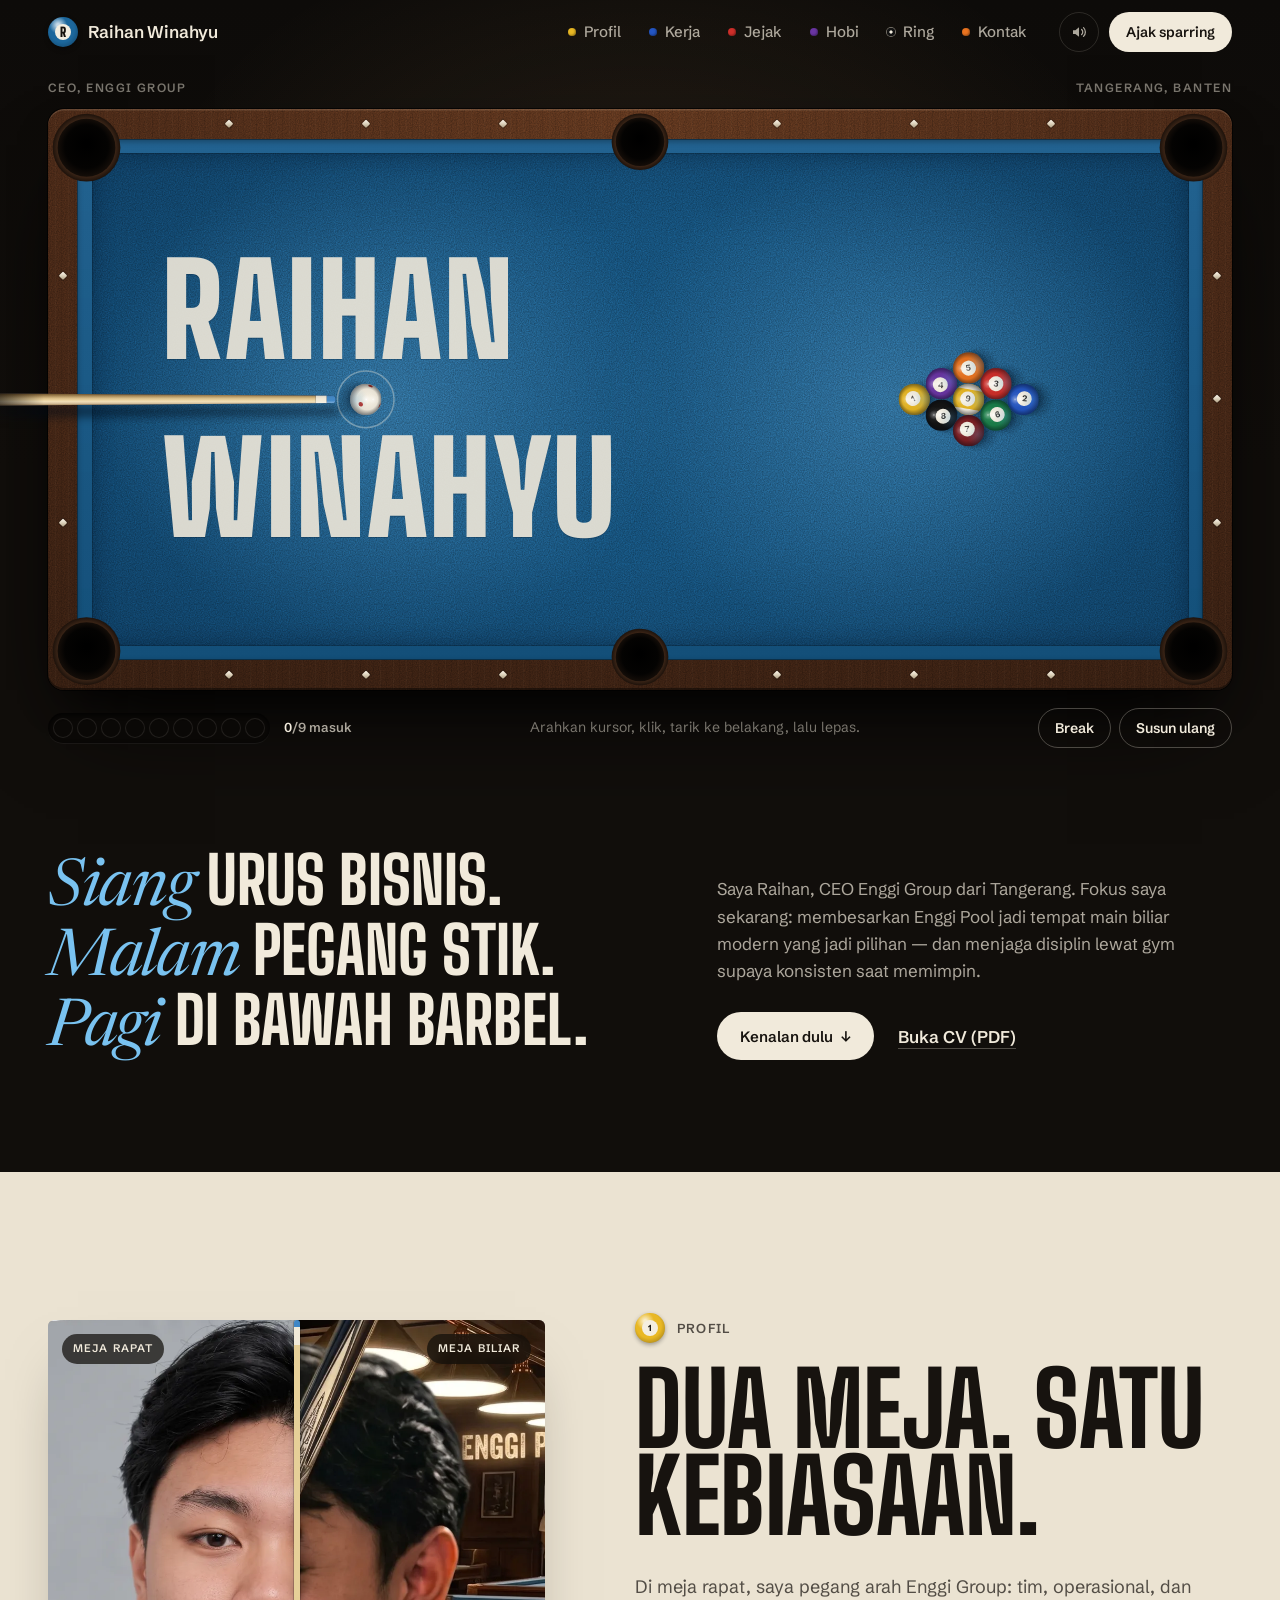
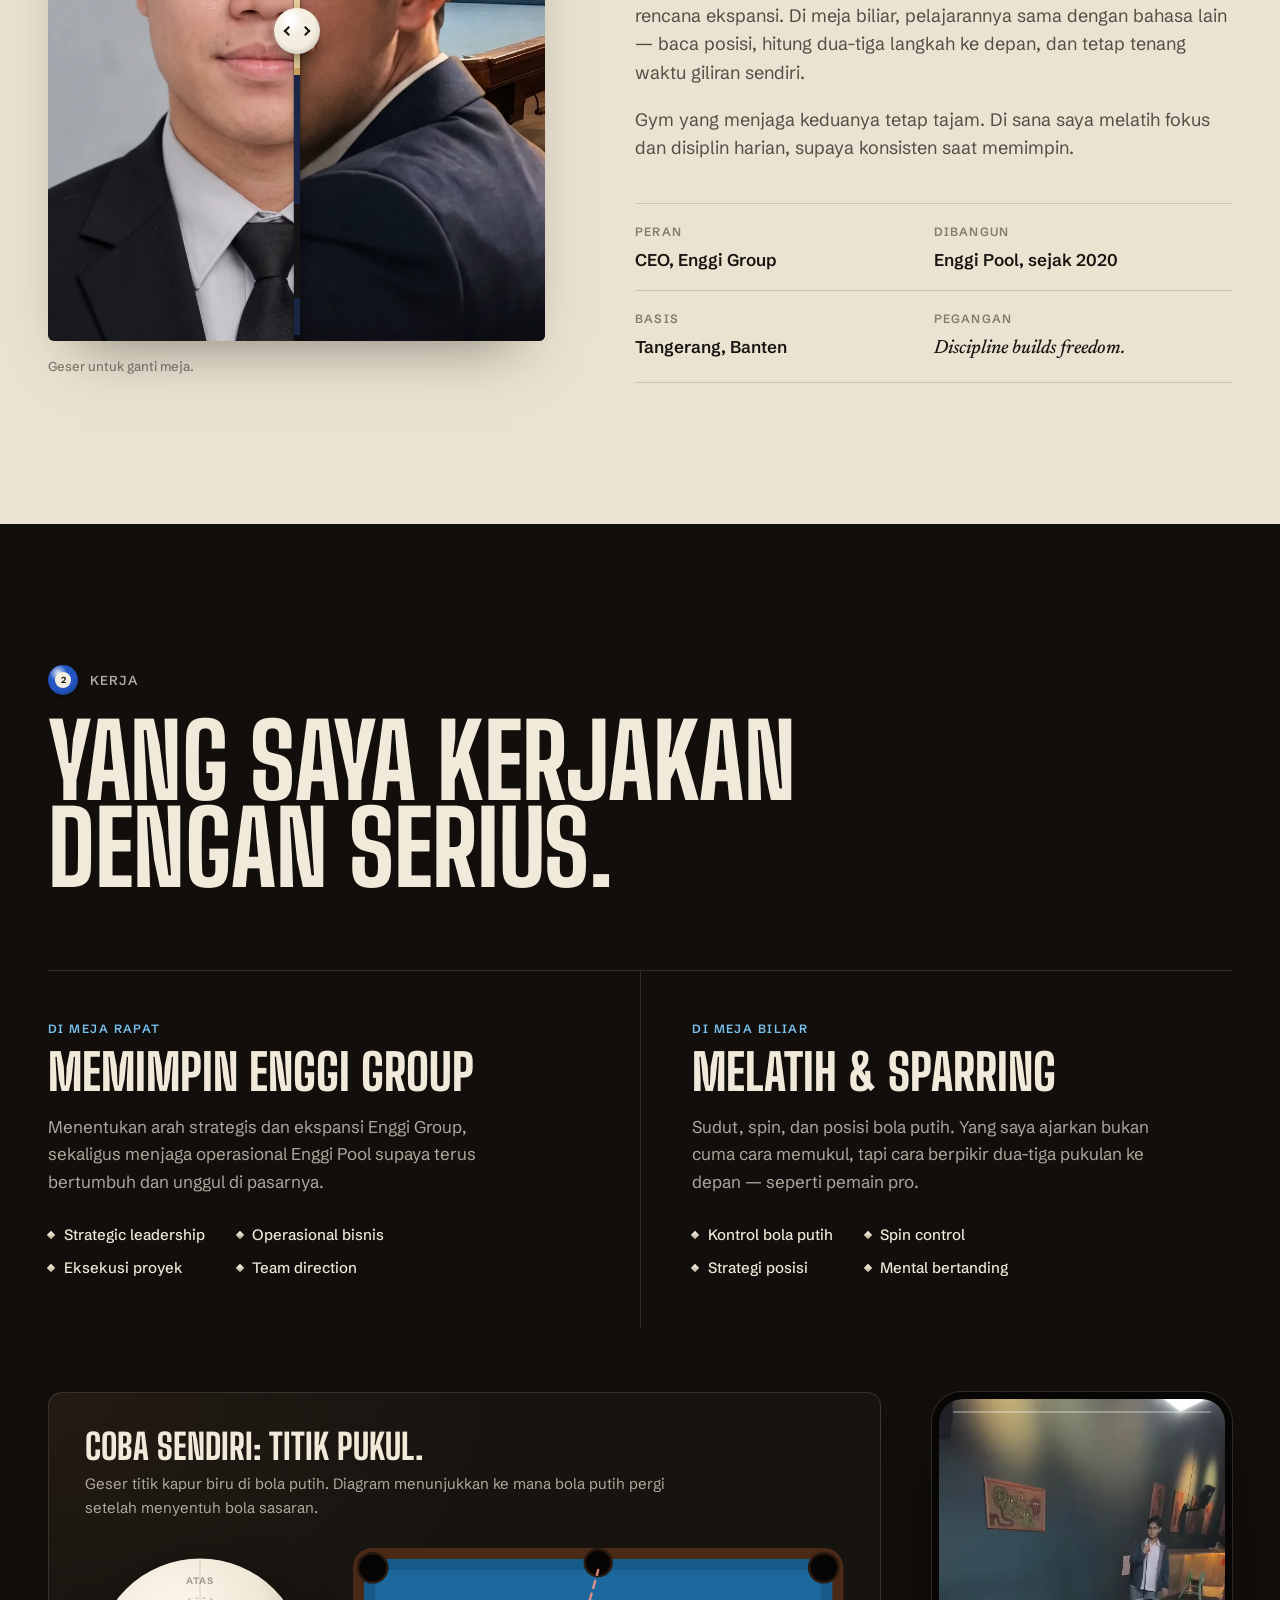
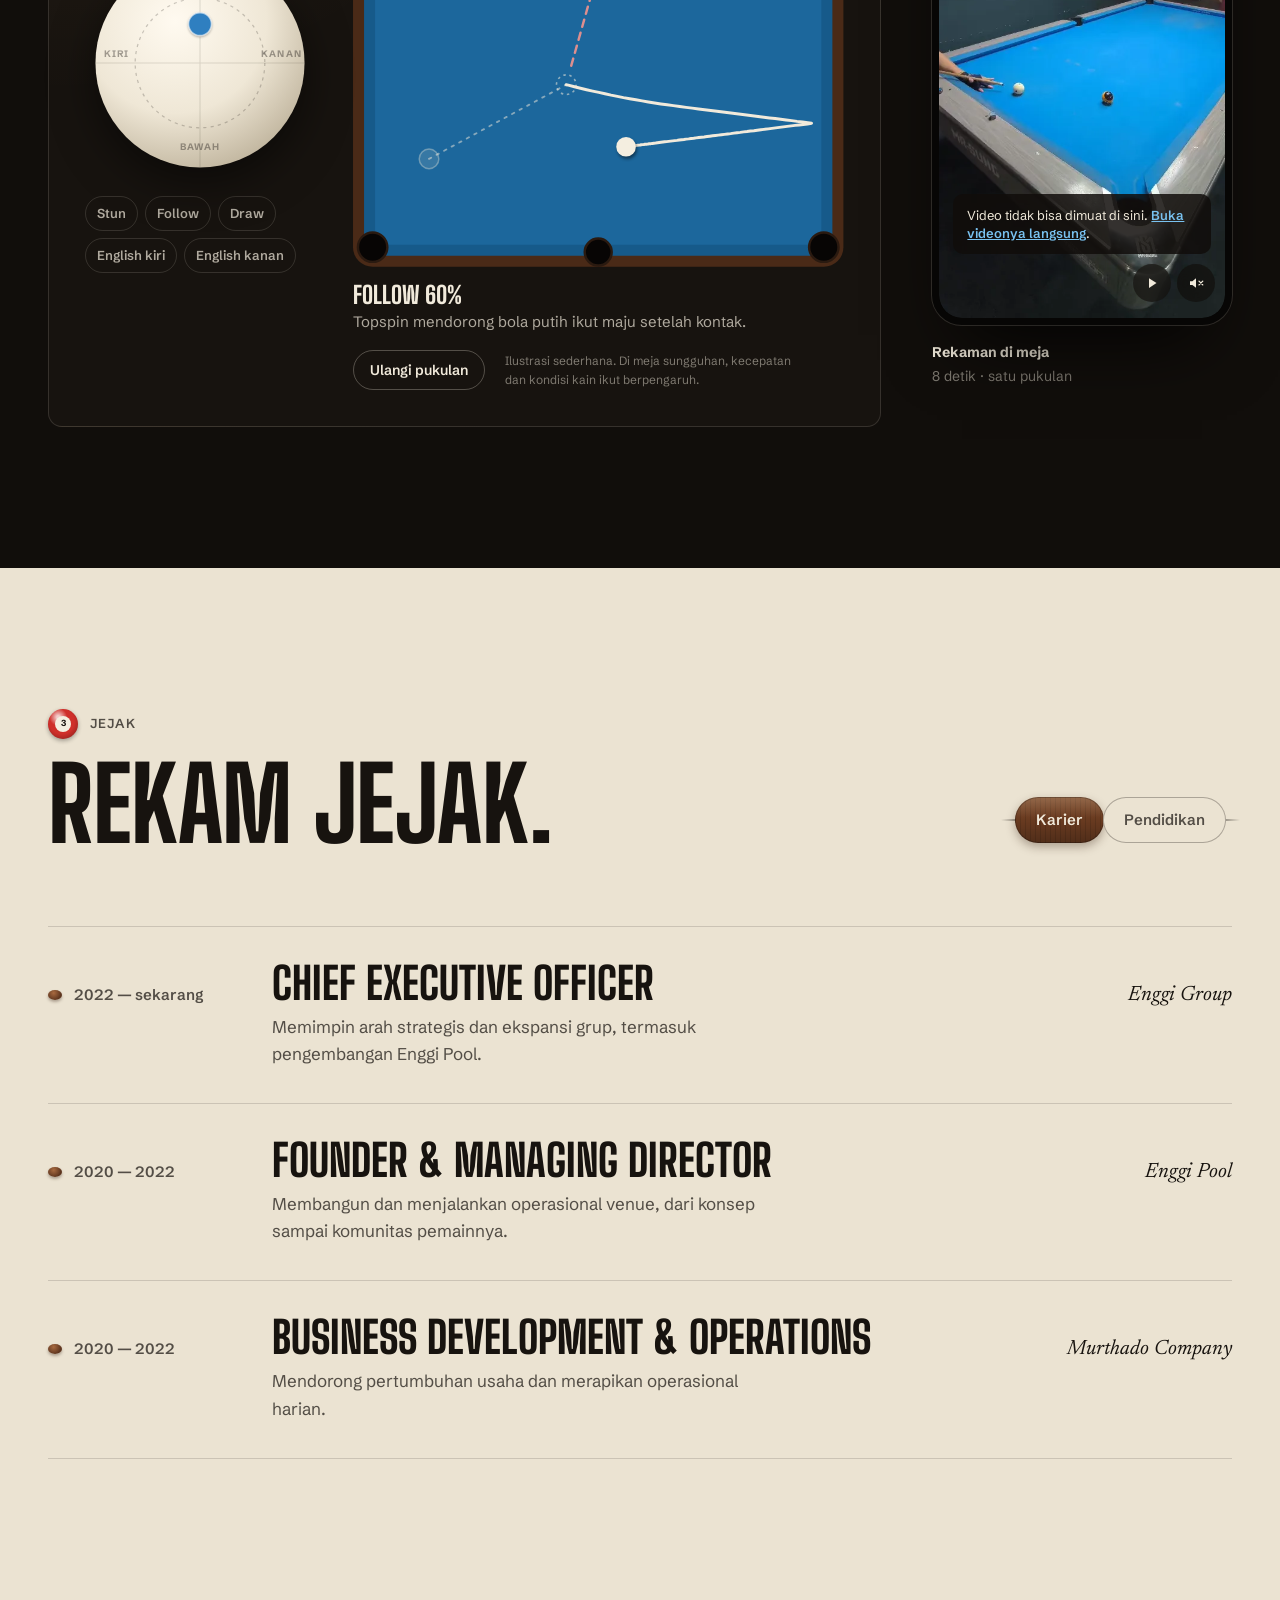
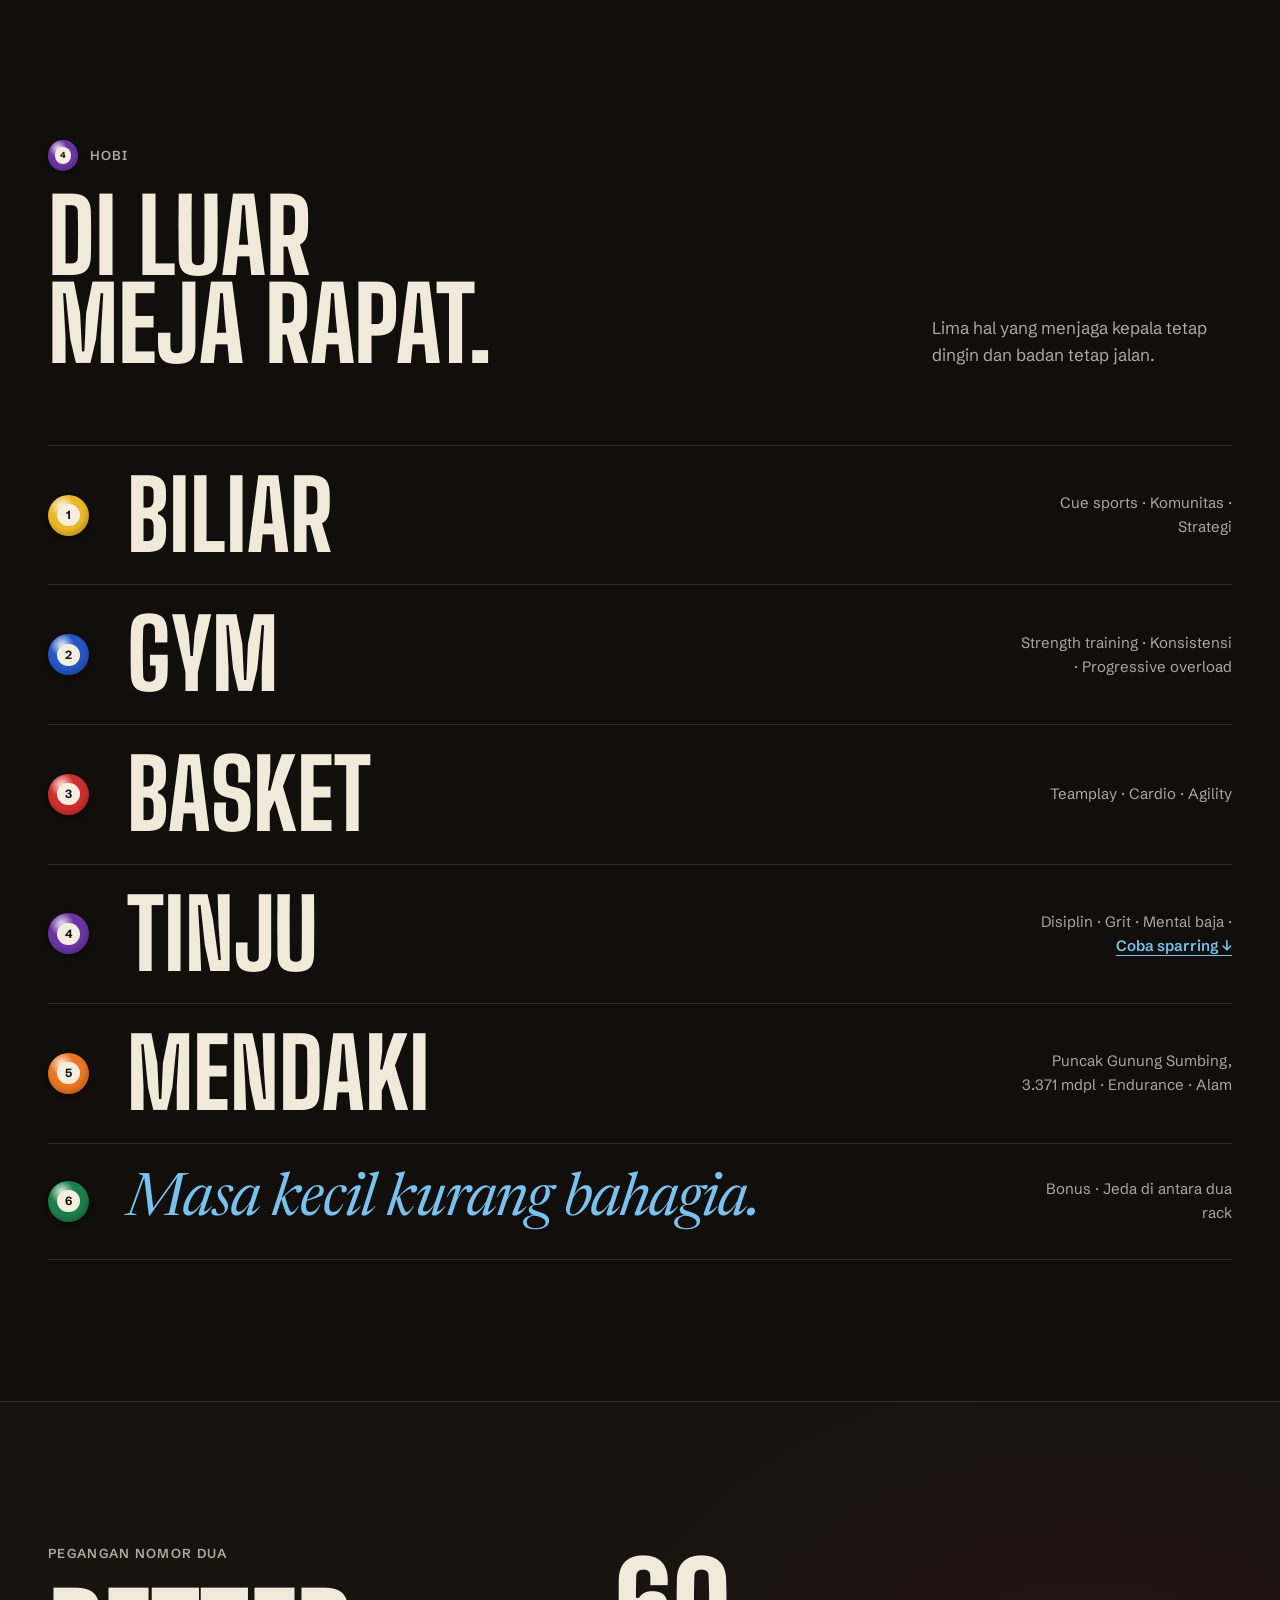
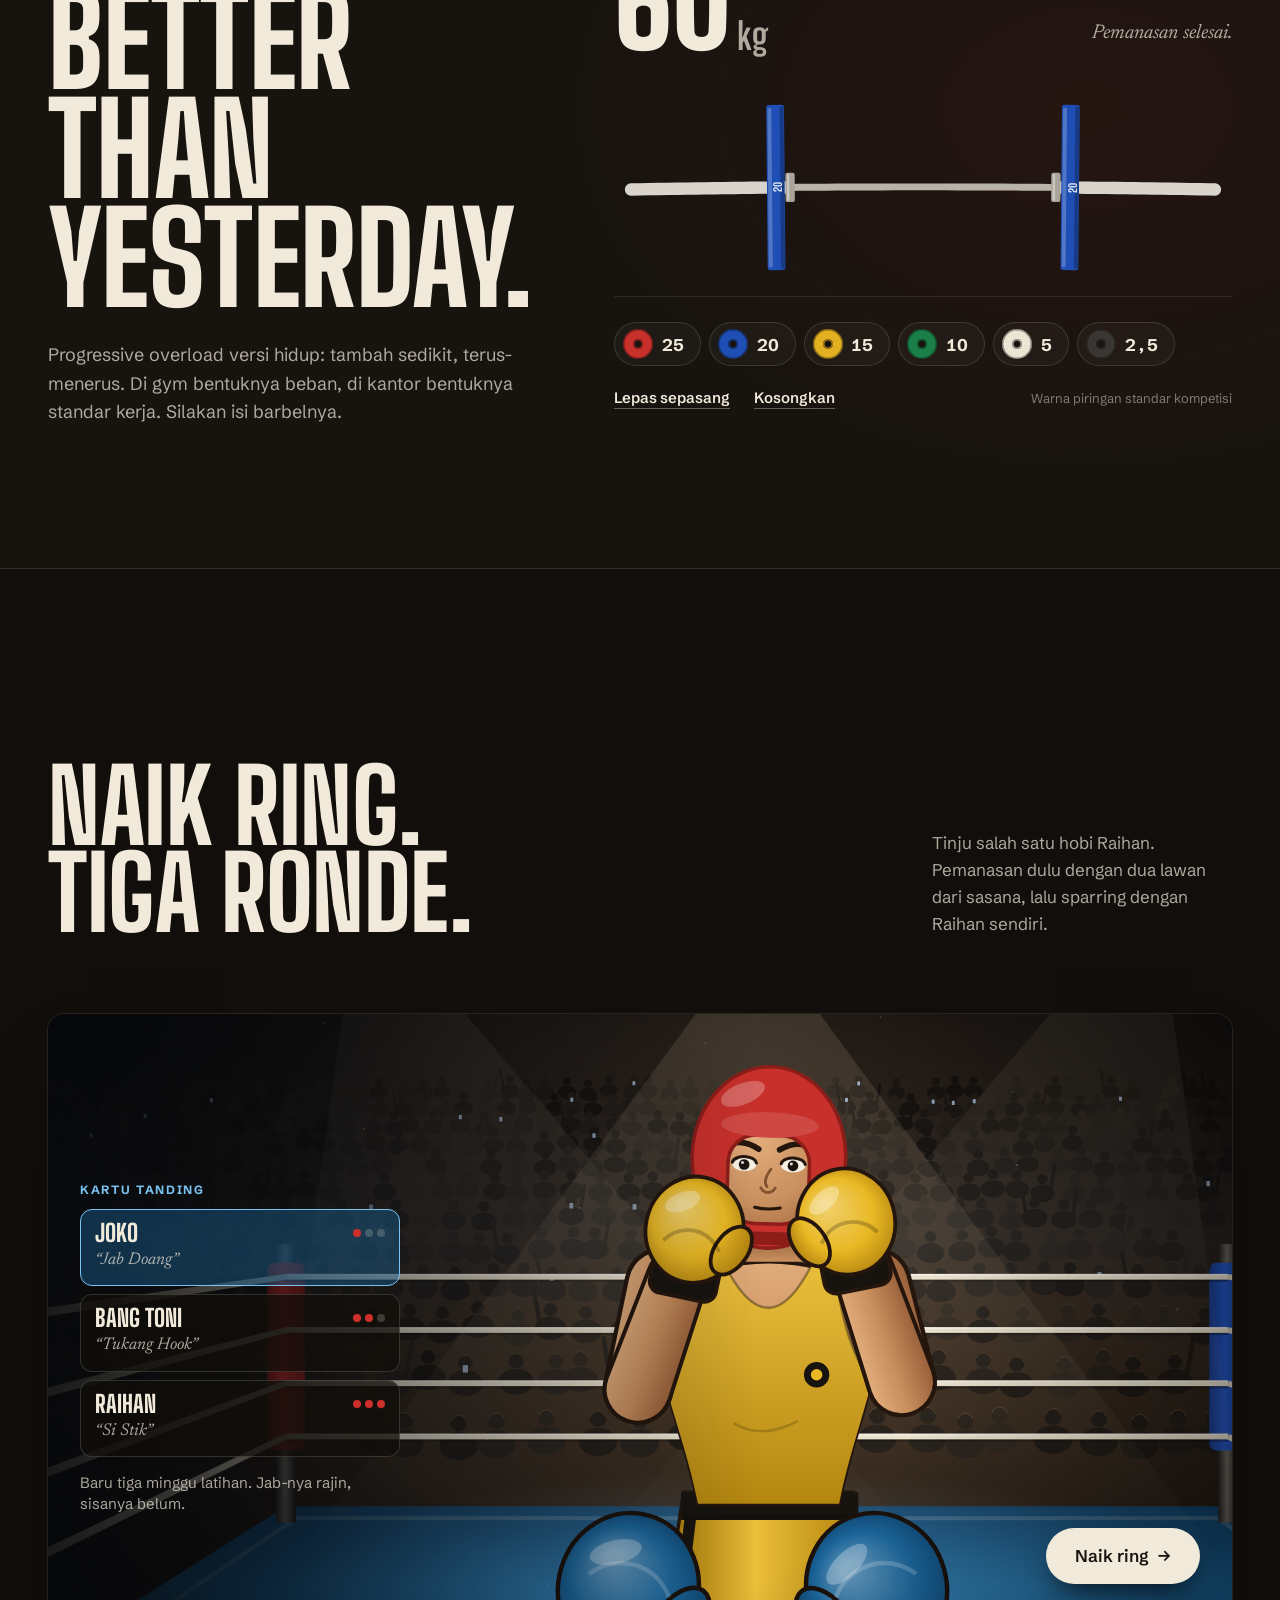
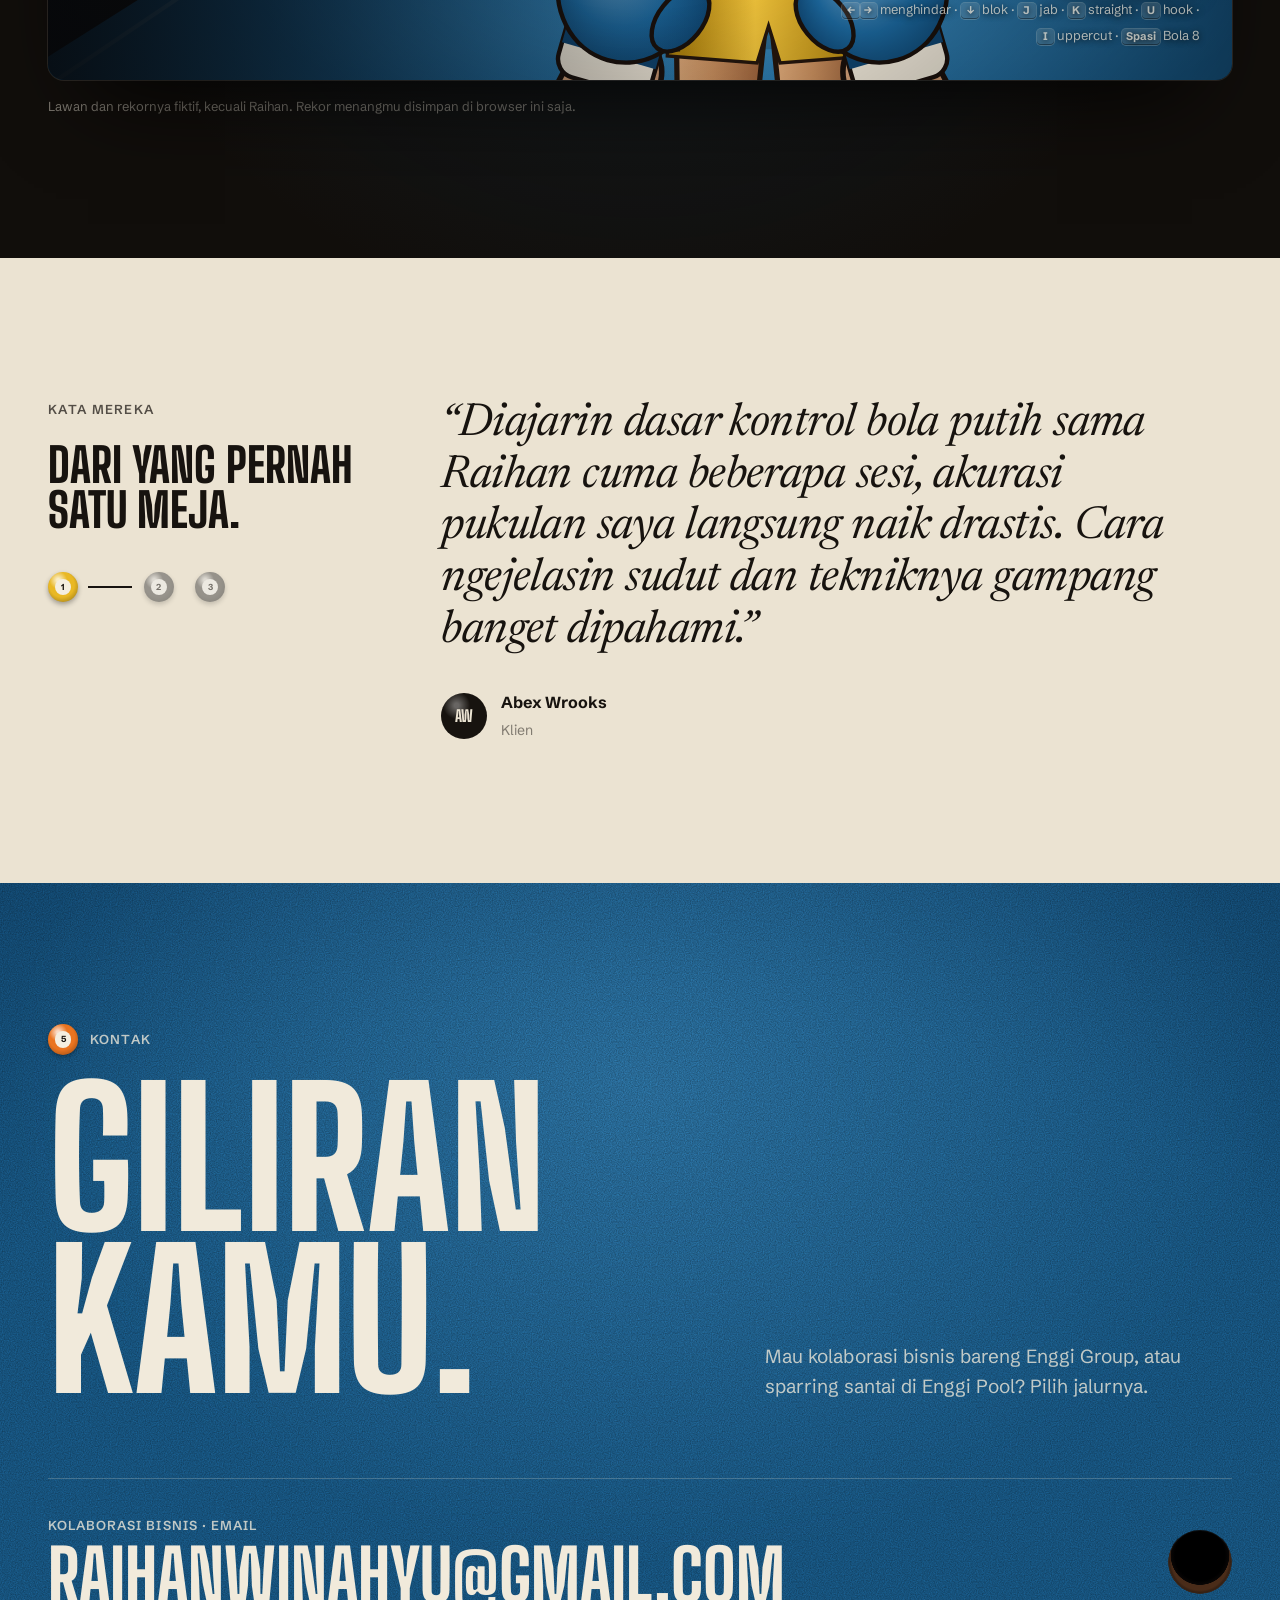
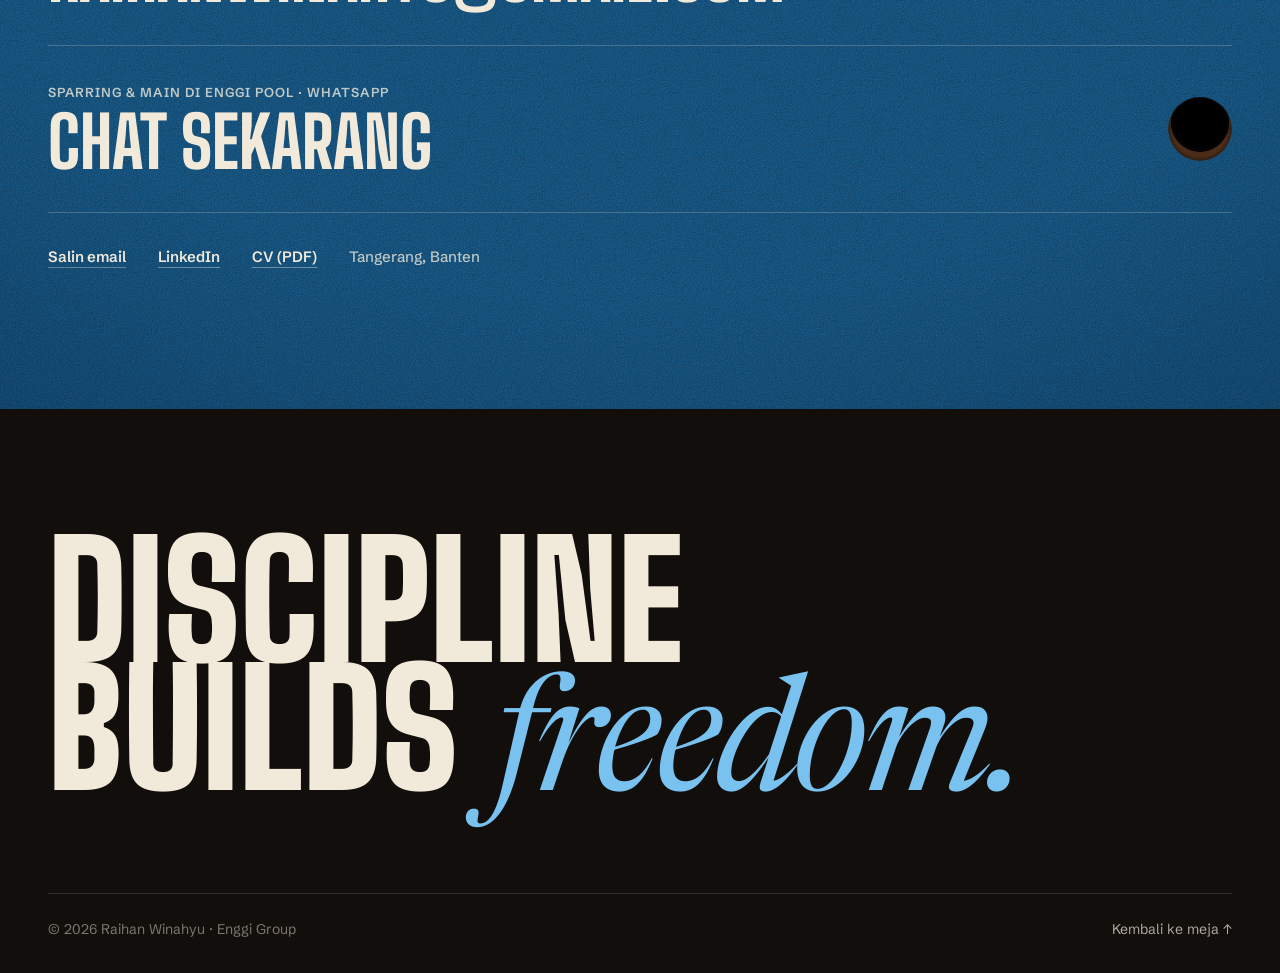
==== commit eb808aa2: "Tambah game tinju tiga ronde di section Ring Game tinju sudut pandang orang pertama yang digambar di" ====
--- a/index.html
+++ b/index.html
@@ -31,6 +31,11 @@
     <script src="assets/js/core.js" defer></script>
     <script src="assets/js/table.js" defer></script>
     <script src="assets/js/main.js" defer></script>
+    <script src="assets/js/ring-data.js" defer></script>
+    <script src="assets/js/ring-scene.js" defer></script>
+    <script src="assets/js/ring-boxer.js" defer></script>
+    <script src="assets/js/ring-sim.js" defer></script>
+    <script src="assets/js/ring.js" defer></script>
   </head>
   <body>
     <a class="skip" href="#profil">Langsung ke konten</a>
@@ -48,6 +53,7 @@
             <li><a href="#kerja"><i class="dot" style="--c: var(--b2)"></i>Kerja</a></li>
             <li><a href="#jejak"><i class="dot" style="--c: var(--b3)"></i>Jejak</a></li>
             <li><a href="#hobi"><i class="dot" style="--c: var(--b4)"></i>Hobi</a></li>
+            <li><a href="#ring"><i class="dot dot--eight" style="--c: var(--b8)"></i>Ring</a></li>
             <li><a href="#kontak"><i class="dot" style="--c: var(--b5)"></i>Kontak</a></li>
           </ul>
         </nav>
@@ -376,7 +382,7 @@
             <li class="hobby" data-reveal data-img="assets/img/opt/hobi-tinju.webp" data-pos="50% 28%">
               <span class="ball hobby__ball" data-n="4" style="--c: var(--b4)" aria-hidden="true"></span>
               <h3 class="hobby__name">Tinju</h3>
-              <p class="hobby__tags">Disiplin · Grit · Mental baja</p>
+              <p class="hobby__tags">Disiplin · Grit · Mental baja · <a class="hobby__link" href="#ring">Coba sparring ↓</a></p>
               <img class="hobby__thumb" src="assets/img/opt/hobi-tinju.webp" width="685" height="900" alt="Raihan berpose dengan hand wrap merah di ring tinju" style="object-position: 50% 28%" loading="lazy" decoding="async">
             </li>
             <li class="hobby" data-reveal data-img="assets/img/opt/hobi-mendaki.webp" data-pos="52% 45%">
@@ -435,6 +441,137 @@
         </div>
       </section>
 
+      <!-- RING — a three-round boxing game -->
+      <section class="section dark ring-sec" id="ring" aria-labelledby="ring-title">
+        <div class="wrap">
+          <header class="section-head section-head--split">
+            <div>
+              <p class="kicker" data-reveal><span class="ball" data-n="8" style="--c: var(--b8)"></span>Ring</p>
+              <h2 class="display" id="ring-title" data-reveal>Naik ring.<br> Tiga ronde.</h2>
+            </div>
+            <p class="section-head__aside" data-reveal>Tinju salah satu hobi Raihan. Pemanasan dulu dengan dua lawan dari sasana, lalu sparring dengan Raihan sendiri.</p>
+          </header>
+
+          <div class="ring" data-ring>
+            <div class="ring__stage" data-ring-stage tabindex="-1" role="application" aria-roledescription="game tinju" aria-label="Game tinju tiga ronde" aria-describedby="ring-keys">
+              <canvas class="ring__canvas" data-ring-canvas aria-hidden="true"></canvas>
+
+              <div class="ring__hud" data-ring-hud hidden>
+                <div class="hud__side hud__side--p">
+                  <p class="hud__name">Kamu</p>
+                  <div class="hud__bar hud__bar--hp"><i data-hud="p-lag"></i><b data-hud="p-hp"></b></div>
+                  <div class="hud__row">
+                    <div class="hud__bar hud__bar--sta" title="Stamina"><b data-hud="p-sta"></b></div>
+                    <div class="hud__meter" data-hud="meter" title="Pukulan Bola 8"><span class="hud__eight" aria-hidden="true">8</span><div class="hud__bar hud__bar--spirit"><b data-hud="p-spirit"></b></div></div>
+                  </div>
+                </div>
+                <div class="hud__clock" aria-hidden="true"><span data-hud="round">R1</span><strong data-hud="clock">1:00</strong></div>
+                <div class="hud__side hud__side--o">
+                  <p class="hud__name" data-hud="o-name">Joko</p>
+                  <div class="hud__bar hud__bar--hp"><i data-hud="o-lag"></i><b data-hud="o-hp"></b></div>
+                  <p class="hud__kd" data-hud="o-kd" aria-hidden="true"></p>
+                </div>
+              </div>
+
+              <p class="ring__call" data-ring-call aria-live="polite"></p>
+              <p class="ring__bubble" data-ring-bubble aria-hidden="true" hidden></p>
+              <p class="ring__hint" data-ring-hint aria-live="polite" hidden></p>
+              <div class="ring__count" data-ring-count hidden>
+                <strong data-count-n></strong>
+                <div class="ring__mash" data-count-mash hidden>
+                  <p>Tekan tombol pukul berulang-ulang untuk bangun!</p>
+                  <div class="hud__bar"><b data-count-bar></b></div>
+                </div>
+              </div>
+
+              <!-- before the fight: the card -->
+              <div class="ring__screen ring__select" data-ring-screen="select">
+                <div class="ring__card">
+                  <p class="ring__label">Kartu tanding</p>
+                  <div class="foes" role="radiogroup" aria-label="Pilih lawan sparring" data-foes></div>
+                  <p class="ring__blurb" data-ring-blurb></p>
+                </div>
+                <div class="ring__go">
+                  <button class="btn ring__start" type="button" data-ring-start>Naik ring <span aria-hidden="true">→</span></button>
+                  <p class="ring__keys" id="ring-keys"><span class="ring__keys-kb"><kbd>←</kbd><kbd>→</kbd> menghindar · <kbd>↓</kbd> blok · <kbd>J</kbd> jab · <kbd>K</kbd> straight · <kbd>U</kbd> hook · <kbd>I</kbd> uppercut · <kbd>Spasi</kbd> Bola 8</span><span class="ring__keys-touch">Tombol muncul di layar saat bertanding. Paling enak dimainkan dengan dua jempol.</span></p>
+                </div>
+              </div>
+
+              <!-- between rounds -->
+              <div class="ring__screen ring__panel" data-ring-screen="corner" hidden>
+                <div class="panel" role="dialog" aria-modal="true" aria-labelledby="corner-title">
+                  <p class="ring__label" data-corner-kicker>Sudut ring</p>
+                  <h3 class="panel__title" id="corner-title" data-corner-title>Akhir ronde 1</h3>
+                  <dl class="tally" data-corner-tally></dl>
+                  <p class="panel__tip"><span>Kata pelatih</span><em data-corner-tip></em></p>
+                  <button class="btn" type="button" data-corner-next>Lanjut ronde 2</button>
+                </div>
+              </div>
+
+              <!-- after the fight -->
+              <div class="ring__screen ring__panel" data-ring-screen="result" hidden>
+                <div class="panel panel--result" role="dialog" aria-modal="true" aria-labelledby="result-title">
+                  <p class="ring__label" data-result-kicker>Hasil</p>
+                  <h3 class="panel__title panel__title--big" id="result-title" data-result-title>Menang KO</h3>
+                  <p class="panel__line" data-result-line></p>
+                  <div class="judges" data-result-judges hidden></div>
+                  <dl class="tally" data-result-tally></dl>
+                  <div class="panel__actions">
+                    <button class="btn" type="button" data-result-next hidden>Lawan berikutnya <span aria-hidden="true">→</span></button>
+                    <button class="btn btn--ghost" type="button" data-result-again>Tanding ulang</button>
+                    <button class="link-btn" type="button" data-result-exit>Keluar dari ring</button>
+                  </div>
+                </div>
+              </div>
+
+              <!-- paused -->
+              <div class="ring__screen ring__panel" data-ring-screen="pause" hidden>
+                <div class="panel" role="dialog" aria-modal="true" aria-labelledby="pause-title">
+                  <h3 class="panel__title" id="pause-title">Jeda</h3>
+                  <ul class="panel__keys">
+                    <li><span>Menghindar</span><span><kbd>←</kbd> <kbd>→</kbd> atau <kbd>A</kbd> <kbd>D</kbd></span></li>
+                    <li><span>Blok (tahan)</span><span><kbd>↓</kbd> atau <kbd>S</kbd></span></li>
+                    <li><span>Jab · Straight</span><span><kbd>J</kbd> <kbd>K</kbd></span></li>
+                    <li><span>Hook · Uppercut</span><span><kbd>U</kbd> <kbd>I</kbd></span></li>
+                    <li><span>Pukulan Bola 8</span><span><kbd>Spasi</kbd></span></li>
+                  </ul>
+                  <div class="panel__actions">
+                    <button class="btn" type="button" data-pause-resume>Lanjut</button>
+                    <button class="btn btn--ghost" type="button" data-pause-restart>Ulang dari awal</button>
+                    <button class="link-btn" type="button" data-pause-exit>Keluar dari ring</button>
+                  </div>
+                </div>
+              </div>
+
+              <div class="ring__pad" data-ring-pad hidden>
+                <div class="pad pad--def">
+                  <button class="pad__btn pad__btn--dodge" type="button" data-act="dodgeL" aria-label="Menghindar ke kiri"><svg viewBox="0 0 24 24" aria-hidden="true"><path d="M15 5 8 12l7 7" fill="none" stroke="currentColor" stroke-width="2.6" stroke-linecap="round" stroke-linejoin="round"/></svg></button>
+                  <button class="pad__btn pad__btn--block" type="button" data-act="block" aria-label="Blok, tahan">Blok</button>
+                  <button class="pad__btn pad__btn--dodge" type="button" data-act="dodgeR" aria-label="Menghindar ke kanan"><svg viewBox="0 0 24 24" aria-hidden="true"><path d="m9 5 7 7-7 7" fill="none" stroke="currentColor" stroke-width="2.6" stroke-linecap="round" stroke-linejoin="round"/></svg></button>
+                </div>
+                <div class="pad pad--off">
+                  <button class="pad__btn pad__btn--special" type="button" data-act="special" aria-label="Pukulan Bola 8"><span>8</span></button>
+                  <button class="pad__btn pad__btn--power" type="button" data-act="hook">Hook</button>
+                  <button class="pad__btn pad__btn--power" type="button" data-act="upper">Upper</button>
+                  <button class="pad__btn" type="button" data-act="jab">Jab</button>
+                  <button class="pad__btn" type="button" data-act="straight">Straight</button>
+                </div>
+              </div>
+
+              <div class="ring__tools" data-ring-tools hidden>
+                <button class="ring__tool" type="button" data-ring-sound aria-pressed="true" aria-label="Suara efek">
+                  <svg class="i-on" viewBox="0 0 24 24" aria-hidden="true"><path d="M4 9.5h3.2L12 5.6v12.8l-4.8-3.9H4z" fill="currentColor"/><path d="M15.5 8.6a4.6 4.6 0 0 1 0 6.8M18 6.2a8 8 0 0 1 0 11.6" fill="none" stroke="currentColor" stroke-width="1.8" stroke-linecap="round"/></svg>
+                  <svg class="i-off" viewBox="0 0 24 24" aria-hidden="true"><path d="M4 9.5h3.2L12 5.6v12.8l-4.8-3.9H4z" fill="currentColor"/><path d="m16 9.5 5 5m0-5-5 5" fill="none" stroke="currentColor" stroke-width="1.8" stroke-linecap="round"/></svg>
+                </button>
+                <button class="ring__tool" type="button" data-ring-pause aria-label="Jeda"><svg viewBox="0 0 24 24" aria-hidden="true"><path d="M7 5h3.5v14H7zM13.5 5H17v14h-3.5z" fill="currentColor"/></svg></button>
+                <button class="ring__tool" type="button" data-ring-exit aria-label="Keluar dari ring"><svg viewBox="0 0 24 24" aria-hidden="true"><path d="m6 6 12 12M18 6 6 18" fill="none" stroke="currentColor" stroke-width="2.2" stroke-linecap="round"/></svg></button>
+              </div>
+            </div>
+          </div>
+          <p class="ring__note" data-reveal>Lawan dan rekornya fiktif, kecuali Raihan. Rekor menangmu disimpan di browser ini saja.</p>
+        </div>
+      </section>
+
       <!-- TESTIMONI -->
       <section class="section paper" id="kata" aria-labelledby="kata-title">
         <div class="wrap quotes" data-quotes>
--- a/assets/css/styles.css
+++ b/assets/css/styles.css
@@ -1713,3 +1713,417 @@
   letter-spacing: -0.02em;
   color: var(--chalk);
 }
+
+/* =========================================================================
+   RING — the boxing game
+   ========================================================================= */
+.dot--eight { background: radial-gradient(circle, var(--ball-ivory) 0 26%, #121212 30%); box-shadow: 0 0 0 1px rgba(241, 234, 219, 0.45); }
+.hobby__link { color: var(--chalk); font-weight: 600; text-underline-offset: 0.25em; white-space: nowrap; }
+
+.ring-sec {
+  background:
+    radial-gradient(60% 50% at 50% 70%, rgba(28, 103, 156, 0.16), transparent 70%),
+    var(--room);
+  border-top: 1px solid var(--line-dark);
+}
+.ring { position: relative; }
+.ring [hidden] { display: none !important; }
+.ring__note { margin-top: 1rem; color: var(--faint); font-size: 0.8125rem; }
+
+.ring__stage {
+  position: relative;
+  aspect-ratio: 16 / 9;
+  max-height: min(82vh, 760px);
+  width: 100%;
+  overflow: hidden;
+  border-radius: 16px;
+  background: #06080b;
+  box-shadow: 0 0 0 1px rgba(241, 234, 219, 0.1), 0 50px 90px -40px rgba(0, 0, 0, 0.9);
+  outline: none;
+  -webkit-user-select: none;
+  user-select: none;
+  -webkit-tap-highlight-color: transparent;
+}
+.ring__canvas { position: absolute; inset: 0; width: 100%; height: 100%; }
+
+.ring__stage.is-live {
+  position: fixed;
+  inset: 0;
+  z-index: 80;
+  aspect-ratio: auto;
+  max-height: none;
+  width: auto;
+  height: 100%;
+  border-radius: 0;
+  touch-action: none;
+  overscroll-behavior: contain;
+}
+html.ring-open, html.ring-open body { overflow: hidden; }
+/* a transformed ancestor would trap the fixed stage, so live mode clears them */
+html.ring-open .ring-sec, html.ring-open .ring-sec .wrap, html.ring-open .ring { transform: none !important; opacity: 1 !important; filter: none !important; }
+
+/* ---------- HUD ---------- */
+.ring__hud {
+  position: absolute;
+  inset: 0 0 auto;
+  z-index: 3;
+  display: grid;
+  grid-template-columns: minmax(0, 1fr) auto minmax(0, 1fr);
+  align-items: start;
+  gap: clamp(0.6rem, 2vw, 1.5rem);
+  padding: max(12px, env(safe-area-inset-top)) clamp(12px, 3vw, 28px) 0;
+  pointer-events: none;
+}
+.ring__stage.is-live .ring__hud { padding-right: clamp(12px, 3vw, 28px); }
+.ring__hud[hidden] { display: none; }
+.hud__side { display: grid; gap: 6px; min-width: 0; }
+.hud__side--o { text-align: right; }
+.hud__name {
+  font-family: var(--font-display);
+  font-weight: 800;
+  font-size: clamp(1rem, 0.8rem + 0.8vw, 1.5rem);
+  line-height: 1;
+  text-transform: uppercase;
+  letter-spacing: 0.02em;
+  text-shadow: 0 2px 8px rgba(0, 0, 0, 0.7);
+  overflow: hidden;
+  text-overflow: ellipsis;
+  white-space: nowrap;
+}
+.hud__bar {
+  position: relative;
+  height: clamp(10px, 1.4vw, 15px);
+  overflow: hidden;
+  border-radius: 3px;
+  background: rgba(0, 0, 0, 0.6);
+  box-shadow: inset 0 0 0 1px rgba(241, 234, 219, 0.28), 0 2px 10px rgba(0, 0, 0, 0.5);
+}
+.hud__bar b, .hud__bar i { position: absolute; inset: 0; transform-origin: left center; }
+.hud__side--o .hud__bar b, .hud__side--o .hud__bar i { transform-origin: right center; }
+.hud__bar--hp b { background: linear-gradient(180deg, #f6dc7c, var(--b1) 55%, #b98a12); }
+.hud__bar--hp i { background: var(--b3); }
+.hud__bar--hp.is-low b { background: linear-gradient(180deg, #ff8a5c, var(--b5) 55%, #a8461a); animation: hud-blink 0.7s steps(2) infinite; }
+@keyframes hud-blink { 50% { opacity: 0.55; } }
+.hud__row { display: grid; grid-template-columns: minmax(0, 1fr) minmax(0, 1fr); gap: 8px; align-items: center; }
+.hud__bar--sta { height: 6px; }
+.hud__bar--sta b { background: var(--chalk); }
+.hud__bar--sta.is-tired b { background: #8e9aa6; }
+.hud__meter { display: flex; align-items: center; gap: 6px; }
+.hud__eight {
+  flex: none;
+  display: grid;
+  place-items: center;
+  width: 18px;
+  height: 18px;
+  border-radius: 50%;
+  background: radial-gradient(circle, var(--ball-ivory) 0 38%, #121212 40%);
+  color: #121212;
+  font: 800 9px/1 var(--font-display);
+  box-shadow: 0 0 0 1px rgba(241, 234, 219, 0.4);
+}
+.hud__bar--spirit { flex: 1; height: 6px; }
+.hud__bar--spirit b { background: linear-gradient(90deg, #4d8fc4, #bfe4ff); }
+.hud__meter.is-full .hud__eight { animation: eight-pulse 0.9s ease-in-out infinite; }
+.hud__meter.is-full .hud__bar--spirit b { background: linear-gradient(90deg, #bfe4ff, #fff); }
+@keyframes eight-pulse { 50% { box-shadow: 0 0 0 1px #fff, 0 0 16px 4px rgba(121, 194, 240, 0.9); } }
+.hud__clock {
+  display: grid;
+  justify-items: center;
+  padding: 4px 12px 6px;
+  border-radius: 10px;
+  background: rgba(6, 8, 11, 0.72);
+  box-shadow: inset 0 0 0 1px rgba(241, 234, 219, 0.16);
+  font-family: var(--font-display);
+  line-height: 1;
+}
+.hud__clock span { font-size: 0.75rem; font-weight: 700; letter-spacing: 0.14em; color: var(--ivory-2); }
+.hud__clock strong { font-size: clamp(1.6rem, 1.2rem + 1.4vw, 2.4rem); font-weight: 900; font-variant-numeric: tabular-nums; }
+.hud__clock.is-ending strong { color: var(--b5); }
+.hud__kd { min-height: 10px; color: var(--b3); font-size: 0.75rem; letter-spacing: 0.2em; }
+
+/* ---------- calls, bubble, hints, count ---------- */
+.ring__call {
+  position: absolute;
+  left: 50%;
+  top: 40%;
+  z-index: 4;
+  margin: 0;
+  transform: translate(-50%, -50%);
+  font-family: var(--font-display);
+  font-weight: 900;
+  font-size: clamp(3rem, 1.4rem + 7vw, 7.5rem);
+  line-height: 0.9;
+  text-align: center;
+  text-transform: uppercase;
+  white-space: nowrap;
+  color: var(--ivory);
+  text-shadow: 0 4px 0 rgba(0, 0, 0, 0.55), 0 0 40px rgba(0, 0, 0, 0.6);
+  pointer-events: none;
+  opacity: 0;
+}
+.ring__call.is-on { animation: call-in 1.1s var(--ease-out) forwards; }
+.ring__call.is-small { top: 30%; font-size: clamp(1.6rem, 1rem + 2.6vw, 3rem); color: var(--b1); }
+.ring__call.is-blue { color: var(--chalk); }
+.ring__call.is-red { color: #ff6a55; }
+@keyframes call-in {
+  0% { opacity: 0; transform: translate(-50%, -50%) scale(1.5); }
+  14% { opacity: 1; transform: translate(-50%, -50%) scale(1); }
+  78% { opacity: 1; transform: translate(-50%, -50%) scale(1.02); }
+  100% { opacity: 0; transform: translate(-50%, -50%) scale(1.05); }
+}
+.ring__bubble {
+  position: absolute;
+  left: 0;
+  top: 0;
+  z-index: 3;
+  max-width: min(260px, 46%);
+  margin: 0;
+  padding: 0.55rem 0.8rem;
+  border-radius: 12px 12px 12px 2px;
+  background: var(--ivory);
+  color: var(--ink);
+  font-size: clamp(0.8125rem, 0.75rem + 0.3vw, 0.9375rem);
+  font-weight: 600;
+  line-height: 1.3;
+  box-shadow: 0 10px 24px rgba(0, 0, 0, 0.45);
+  pointer-events: none;
+  animation: bubble-in 0.35s var(--ease-spring);
+}
+@keyframes bubble-in { from { opacity: 0; scale: 0.7; } }
+.ring__hint {
+  position: absolute;
+  left: 50%;
+  bottom: clamp(16px, 4vh, 36px);
+  z-index: 4;
+  width: max-content;
+  max-width: calc(100% - 32px);
+  margin: 0;
+  padding: 0.6rem 1rem;
+  transform: translateX(-50%);
+  border-radius: 999px;
+  background: rgba(6, 8, 11, 0.82);
+  box-shadow: inset 0 0 0 1px rgba(121, 194, 240, 0.45);
+  color: var(--ivory);
+  font-size: 0.9375rem;
+  font-weight: 600;
+  text-align: center;
+  pointer-events: none;
+}
+.ring__hint kbd, .ring__keys kbd, .panel__keys kbd {
+  display: inline-grid;
+  place-items: center;
+  min-width: 1.6em;
+  padding: 0.05em 0.35em;
+  border-radius: 4px;
+  background: rgba(241, 234, 219, 0.12);
+  box-shadow: inset 0 -1px 0 rgba(0, 0, 0, 0.4), 0 0 0 1px rgba(241, 234, 219, 0.22);
+  font: 700 0.85em/1.4 var(--font-body);
+}
+.ring__count {
+  position: absolute;
+  inset: 0;
+  z-index: 4;
+  display: grid;
+  place-content: center;
+  justify-items: center;
+  gap: 1rem;
+  pointer-events: none;
+}
+.ring__count[hidden] { display: none; }
+.ring__count strong {
+  font-family: var(--font-display);
+  font-weight: 900;
+  font-size: clamp(6rem, 3rem + 14vw, 14rem);
+  line-height: 0.8;
+  color: var(--ivory);
+  text-shadow: 0 6px 0 rgba(0, 0, 0, 0.5), 0 0 60px rgba(0, 0, 0, 0.7);
+}
+.ring__count strong.is-tick { animation: count-tick 0.5s var(--ease-out); }
+@keyframes count-tick { from { transform: scale(1.35); opacity: 0.4; } }
+.ring__mash { display: grid; gap: 0.6rem; width: min(360px, 80vw); text-align: center; font-weight: 700; text-shadow: 0 2px 8px #000; }
+.ring__mash .hud__bar { height: 14px; }
+.ring__mash .hud__bar b { background: var(--b1); transform-origin: left; }
+
+/* ---------- screens ---------- */
+.ring__screen { position: absolute; inset: 0; z-index: 5; }
+.ring__screen[hidden] { display: none; }
+.ring__label {
+  margin-bottom: 0.6rem;
+  color: var(--chalk);
+  font-size: 0.75rem;
+  font-weight: 700;
+  letter-spacing: 0.14em;
+  text-transform: uppercase;
+}
+
+.ring__select {
+  display: grid;
+  grid-template-columns: minmax(250px, 320px) 1fr;
+  align-items: end;
+  gap: 1.5rem;
+  padding: clamp(16px, 3vw, 32px);
+  background: linear-gradient(90deg, rgba(6, 8, 11, 0.86), rgba(6, 8, 11, 0.35) 36%, transparent 60%);
+}
+.ring__card { align-self: center; }
+.foes { display: grid; gap: 8px; }
+.foe {
+  display: grid;
+  grid-template-columns: minmax(0, 1fr) auto;
+  gap: 2px 10px;
+  width: 100%;
+  padding: 0.7rem 0.9rem;
+  border: 1px solid rgba(241, 234, 219, 0.16);
+  border-radius: 12px;
+  background: rgba(17, 14, 11, 0.72);
+  text-align: left;
+  transition: border-color 0.2s, background-color 0.2s, transform 0.2s var(--ease-out);
+}
+.foe:hover { border-color: rgba(241, 234, 219, 0.4); }
+.foe[aria-checked="true"] { border-color: var(--chalk); background: rgba(28, 103, 156, 0.42); }
+.foe__name { font-family: var(--font-display); font-weight: 800; font-size: 1.5rem; line-height: 1; text-transform: uppercase; }
+.foe__nick { grid-column: 1; font-family: var(--font-serif); font-style: italic; color: var(--ivory-2); }
+.foe__lvl { grid-column: 2; grid-row: 1; display: flex; gap: 4px; align-self: center; }
+.foe__lvl i { width: 8px; height: 8px; border-radius: 50%; background: rgba(241, 234, 219, 0.2); }
+.foe__lvl i.on { background: var(--b3); }
+.foe__rec { grid-column: 2; grid-row: 2; align-self: center; color: var(--b1); font-size: 0.75rem; font-weight: 700; }
+.ring__blurb { margin-top: 0.9rem; max-width: 34ch; color: var(--ivory-2); font-size: 0.9375rem; line-height: 1.45; }
+.ring__go { display: grid; justify-items: end; gap: 0.8rem; text-align: right; }
+.ring__start { min-height: 56px; padding: 0 1.8rem; font-size: 1.0625rem; box-shadow: 0 14px 30px -10px rgba(0, 0, 0, 0.8); }
+.ring__keys { max-width: 46ch; color: var(--ivory-2); font-size: 0.8125rem; line-height: 2; text-shadow: 0 1px 6px rgba(0, 0, 0, 0.9); }
+.ring__keys-touch { display: none; }
+@media (hover: none), (pointer: coarse) {
+  .ring__keys-kb { display: none; }
+  .ring__keys-touch { display: inline; }
+}
+
+.ring__panel {
+  display: grid;
+  place-items: center;
+  padding: 16px;
+  background: rgba(6, 8, 11, 0.62);
+  -webkit-backdrop-filter: blur(4px);
+  backdrop-filter: blur(4px);
+}
+.panel {
+  width: min(520px, 100%);
+  max-height: 100%;
+  overflow: auto;
+  padding: clamp(1.25rem, 4vw, 2rem);
+  border-radius: 18px;
+  background: var(--room-2);
+  box-shadow: 0 0 0 1px var(--line-dark), 0 40px 80px -30px rgba(0, 0, 0, 0.9);
+}
+.panel__title { font-family: var(--font-display); font-weight: 900; font-size: clamp(2rem, 1.4rem + 2.6vw, 3.2rem); line-height: 0.9; text-transform: uppercase; }
+.panel__title--big { font-size: clamp(2.6rem, 1.6rem + 4.4vw, 4.6rem); }
+.panel__title.is-win { color: var(--b1); }
+.panel__line { margin-top: 0.75rem; color: var(--ivory-2); font-family: var(--font-serif); font-style: italic; font-size: 1.125rem; line-height: 1.35; }
+.panel__tip { display: grid; gap: 0.25rem; margin: 1.1rem 0 1.4rem; padding: 0.9rem 1rem; border-radius: 12px; background: rgba(28, 103, 156, 0.22); box-shadow: inset 0 0 0 1px rgba(121, 194, 240, 0.25); }
+.panel__tip span { color: var(--chalk); font-size: 0.75rem; font-weight: 700; letter-spacing: 0.12em; text-transform: uppercase; }
+.panel__tip em { font-style: normal; line-height: 1.45; }
+.panel__actions { display: flex; flex-wrap: wrap; align-items: center; gap: 0.75rem 1rem; margin-top: 1.4rem; }
+.panel__keys { display: grid; gap: 0.5rem; margin: 1rem 0 0; padding: 0; list-style: none; font-size: 0.9375rem; }
+.panel__keys li { display: flex; justify-content: space-between; gap: 1rem; padding-bottom: 0.5rem; border-bottom: 1px solid var(--line-dark); }
+.panel__keys li span:first-child { color: var(--ivory-2); }
+.tally { display: grid; grid-template-columns: repeat(auto-fit, minmax(110px, 1fr)); gap: 0.5rem; margin: 1.1rem 0 0; }
+.tally div { padding: 0.6rem 0.75rem; border-radius: 10px; background: rgba(241, 234, 219, 0.05); }
+.tally dt { color: var(--ivory-3); font-size: 0.75rem; font-weight: 600; }
+.tally dd { margin: 0.15rem 0 0; font-family: var(--font-display); font-weight: 800; font-size: 1.6rem; line-height: 1; font-variant-numeric: tabular-nums; }
+.judges { display: grid; grid-template-columns: repeat(3, 1fr); gap: 0.5rem; margin-top: 1rem; }
+.judges[hidden] { display: none; }
+.judge { padding: 0.6rem; border-radius: 10px; background: var(--ivory); color: var(--ink); text-align: center; }
+.judge small { display: block; color: var(--ink-3); font-size: 0.6875rem; font-weight: 700; letter-spacing: 0.1em; text-transform: uppercase; }
+.judge strong { font-family: var(--font-display); font-weight: 900; font-size: 1.6rem; font-variant-numeric: tabular-nums; }
+
+/* ---------- live tools and touch pad ---------- */
+.ring__tools { position: absolute; z-index: 6; right: clamp(10px, 2vw, 20px); bottom: clamp(10px, 2vw, 20px); display: flex; gap: 8px; }
+.ring__tools[hidden] { display: none; }
+.ring__tool {
+  display: grid;
+  place-items: center;
+  width: 42px;
+  height: 42px;
+  padding: 0;
+  border: 0;
+  border-radius: 50%;
+  background: rgba(6, 8, 11, 0.7);
+  color: var(--ivory);
+  box-shadow: inset 0 0 0 1px rgba(241, 234, 219, 0.25);
+}
+.ring__tool svg { width: 18px; height: 18px; }
+.ring__tool[aria-pressed="true"] .i-off,
+.ring__tool[aria-pressed="false"] .i-on { display: none; }
+
+.ring__pad { position: absolute; inset: auto 0 0; z-index: 4; display: none; justify-content: space-between; align-items: flex-end; padding: 0 max(12px, env(safe-area-inset-right)) max(14px, env(safe-area-inset-bottom)) max(12px, env(safe-area-inset-left)); pointer-events: none; }
+.ring__stage.has-pad .ring__pad { display: flex; }
+.ring__stage.has-pad .ring__tools { left: 50%; right: auto; bottom: auto; top: calc(max(12px, env(safe-area-inset-top)) + 70px); transform: translateX(-50%); }
+.ring__stage.has-pad .ring__hint { bottom: 232px; }
+.pad { display: grid; gap: 10px; pointer-events: auto; touch-action: none; }
+.pad--def { grid-template-columns: 66px 66px; grid-template-areas: "block block" "l r"; }
+.pad--def [data-act="block"] { grid-area: block; border-radius: 16px; height: 54px; }
+.pad--def [data-act="dodgeL"] { grid-area: l; }
+.pad--def [data-act="dodgeR"] { grid-area: r; }
+.pad--off { grid-template-columns: 70px 70px; grid-template-areas: ". sp" "hk up" "jb st"; }
+.pad--off [data-act="special"] { grid-area: sp; justify-self: end; }
+.pad--off [data-act="hook"] { grid-area: hk; }
+.pad--off [data-act="upper"] { grid-area: up; }
+.pad--off [data-act="jab"] { grid-area: jb; }
+.pad--off [data-act="straight"] { grid-area: st; }
+.pad__btn {
+  display: grid;
+  place-items: center;
+  width: 100%;
+  height: 66px;
+  padding: 0;
+  border: 0;
+  border-radius: 50%;
+  background: rgba(10, 12, 16, 0.55);
+  color: var(--ivory);
+  box-shadow: inset 0 0 0 1.5px rgba(241, 234, 219, 0.4);
+  font: 800 0.95rem/1 var(--font-display);
+  letter-spacing: 0.04em;
+  text-transform: uppercase;
+  -webkit-backdrop-filter: blur(2px);
+  backdrop-filter: blur(2px);
+  transition: transform 0.08s, background-color 0.08s;
+  touch-action: none;
+}
+.pad__btn svg { width: 26px; height: 26px; }
+.pad__btn--power { height: 54px; border-radius: 18px; background: rgba(28, 103, 156, 0.5); }
+.pad__btn--block { background: rgba(28, 103, 156, 0.35); }
+.pad__btn.is-down { transform: scale(0.92); background: rgba(121, 194, 240, 0.5); }
+.pad__btn--special { width: 52px; height: 52px; background: radial-gradient(circle, var(--ball-ivory) 0 34%, #121212 36%); color: #121212; opacity: 0.35; }
+.pad__btn--special span { font-size: 0.95rem; }
+.pad__btn--special.is-ready { opacity: 1; animation: eight-pulse 0.9s ease-in-out infinite; }
+
+@media (max-width: 719px) {
+  .ring__stage:not(.is-live) { aspect-ratio: 4 / 5; max-height: 78svh; border-radius: 12px; }
+  .ring__select {
+    grid-template-columns: 1fr;
+    align-content: end;
+    gap: 0.9rem;
+    padding: 14px;
+    background: linear-gradient(0deg, rgba(6, 8, 11, 0.92) 30%, rgba(6, 8, 11, 0.5) 58%, transparent 78%);
+  }
+  .ring__label { margin-bottom: 0.45rem; }
+  .foes { grid-template-columns: repeat(3, minmax(0, 1fr)); gap: 6px; }
+  .foe { grid-template-columns: 1fr; padding: 0.55rem 0.6rem; }
+  .foe__name { font-size: 1.15rem; }
+  .foe__nick { display: none; }
+  .foe__lvl { grid-column: 1; grid-row: auto; }
+  .foe__rec { grid-column: 1; grid-row: auto; }
+  .ring__blurb { margin-top: 0.6rem; font-size: 0.875rem; }
+  .ring__go { justify-items: stretch; text-align: left; }
+  .ring__start { width: 100%; }
+  .ring__keys { line-height: 1.6; }
+  .hud__row { grid-template-columns: 1fr; gap: 5px; }
+  .hud__clock { padding: 3px 9px 5px; }
+}
+@media (max-height: 520px) and (orientation: landscape) {
+  .ring__stage.has-pad .ring__hint { bottom: 16px; max-width: calc(100% - 360px); font-size: 0.8125rem; }
+  .ring__stage.has-pad .ring__tools { top: auto; bottom: 74px; }
+  .pad__btn { height: 56px; }
+  .pad--def, .pad--off { grid-template-columns: 58px 58px; }
+}
+@media (prefers-reduced-motion: reduce) {
+  .ring__call.is-on { animation-duration: 1.1s !important; }
+}
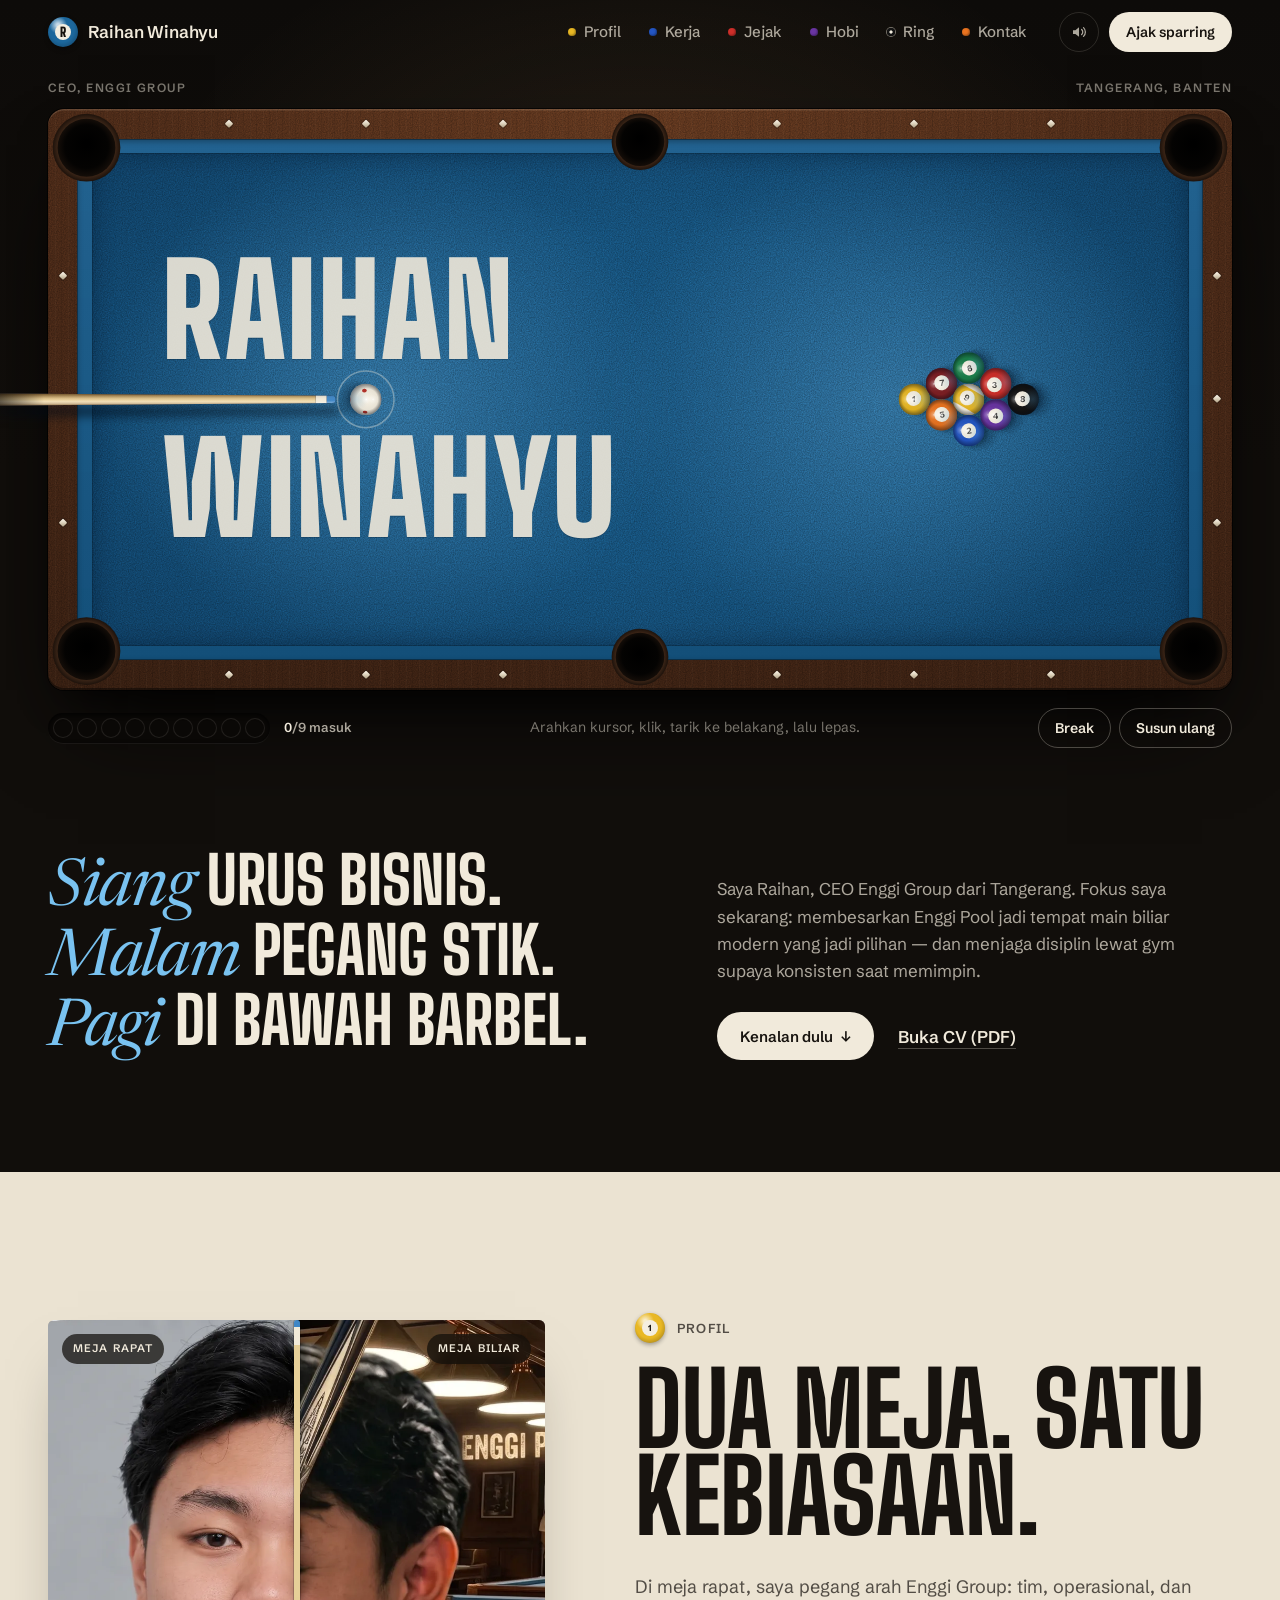
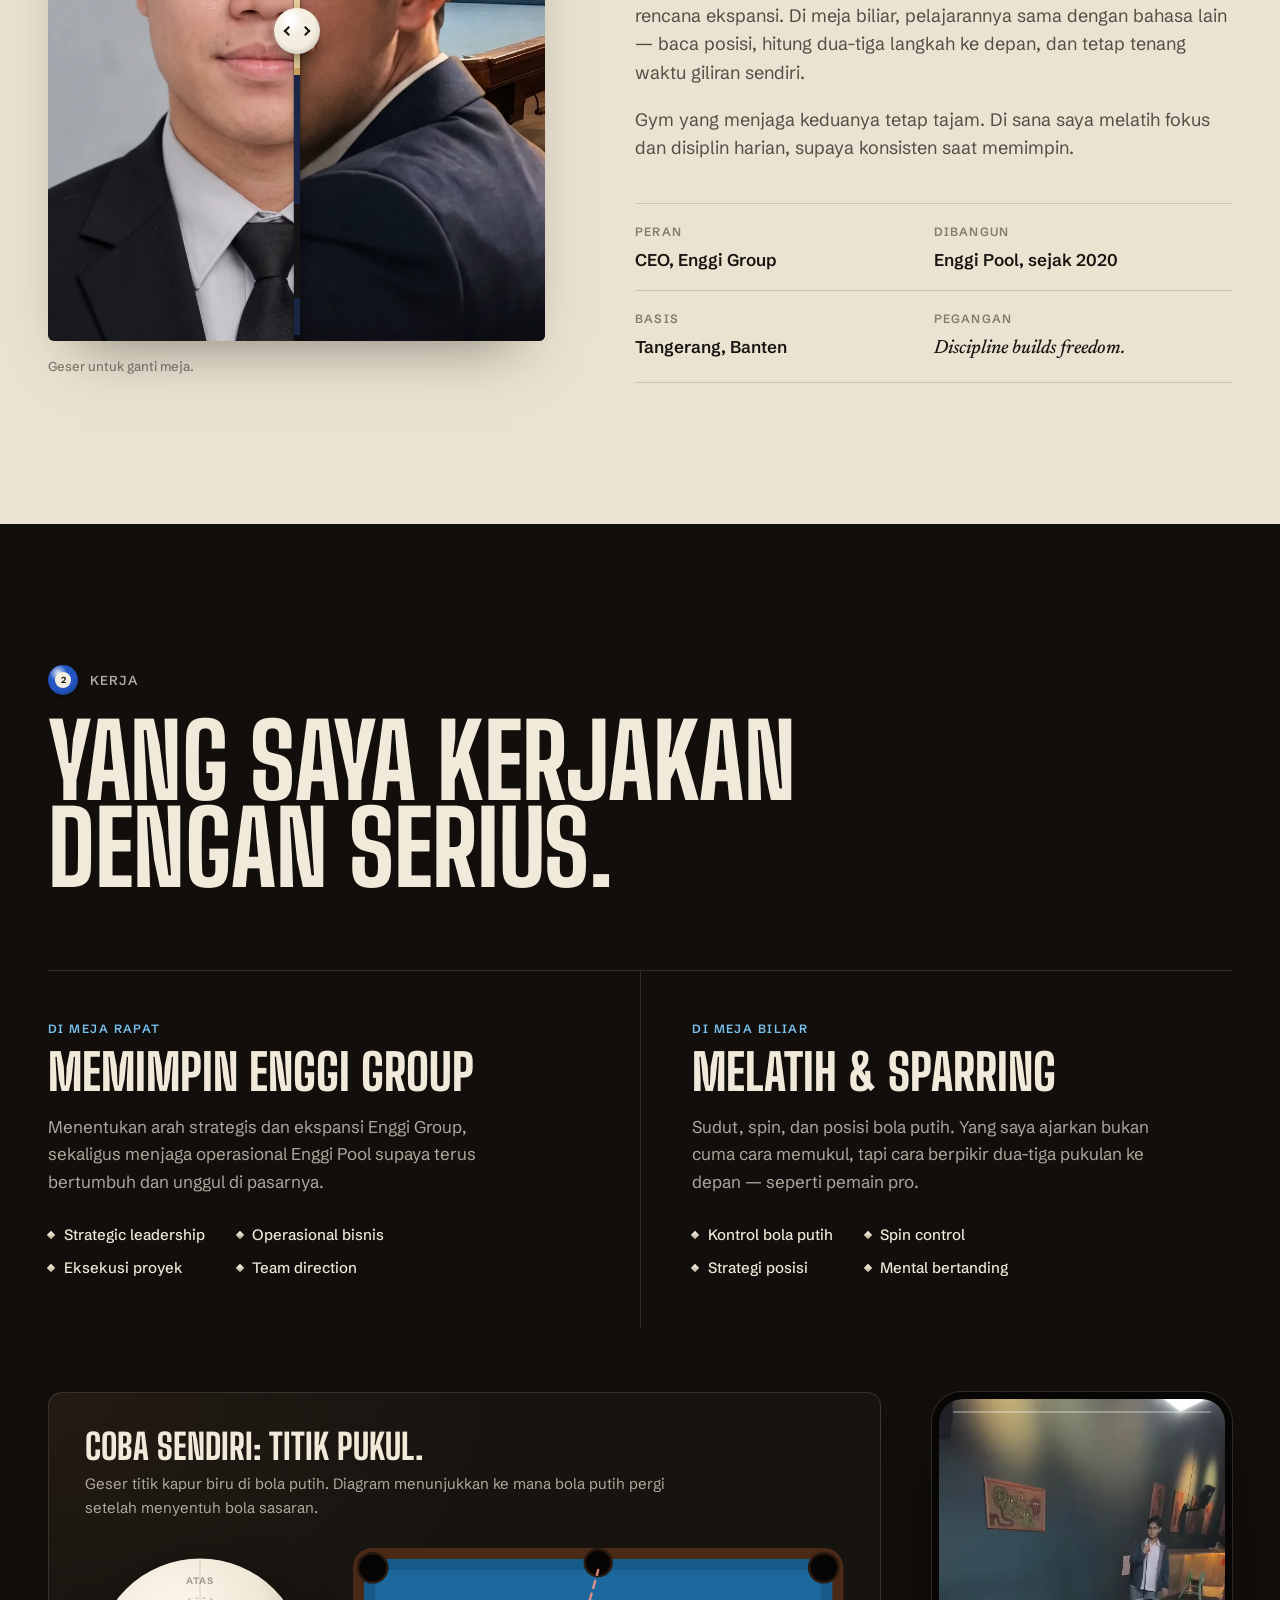
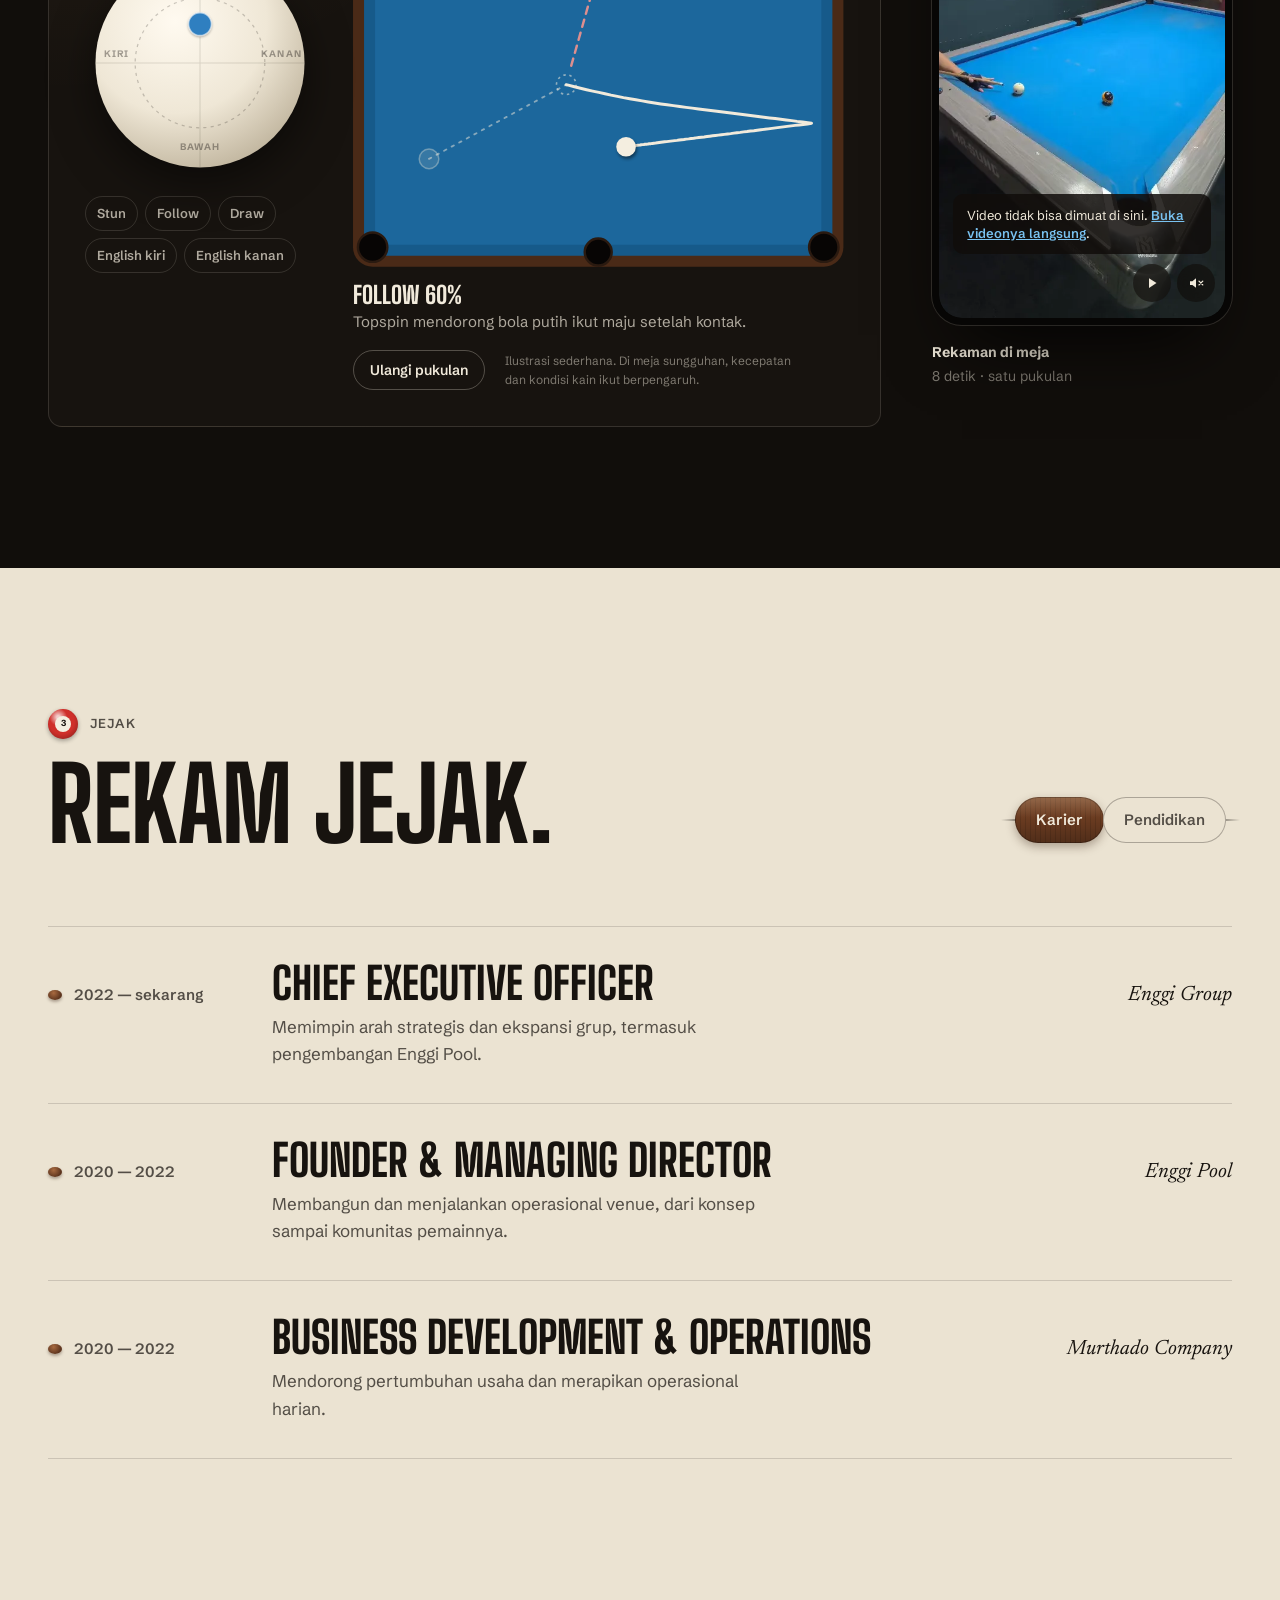
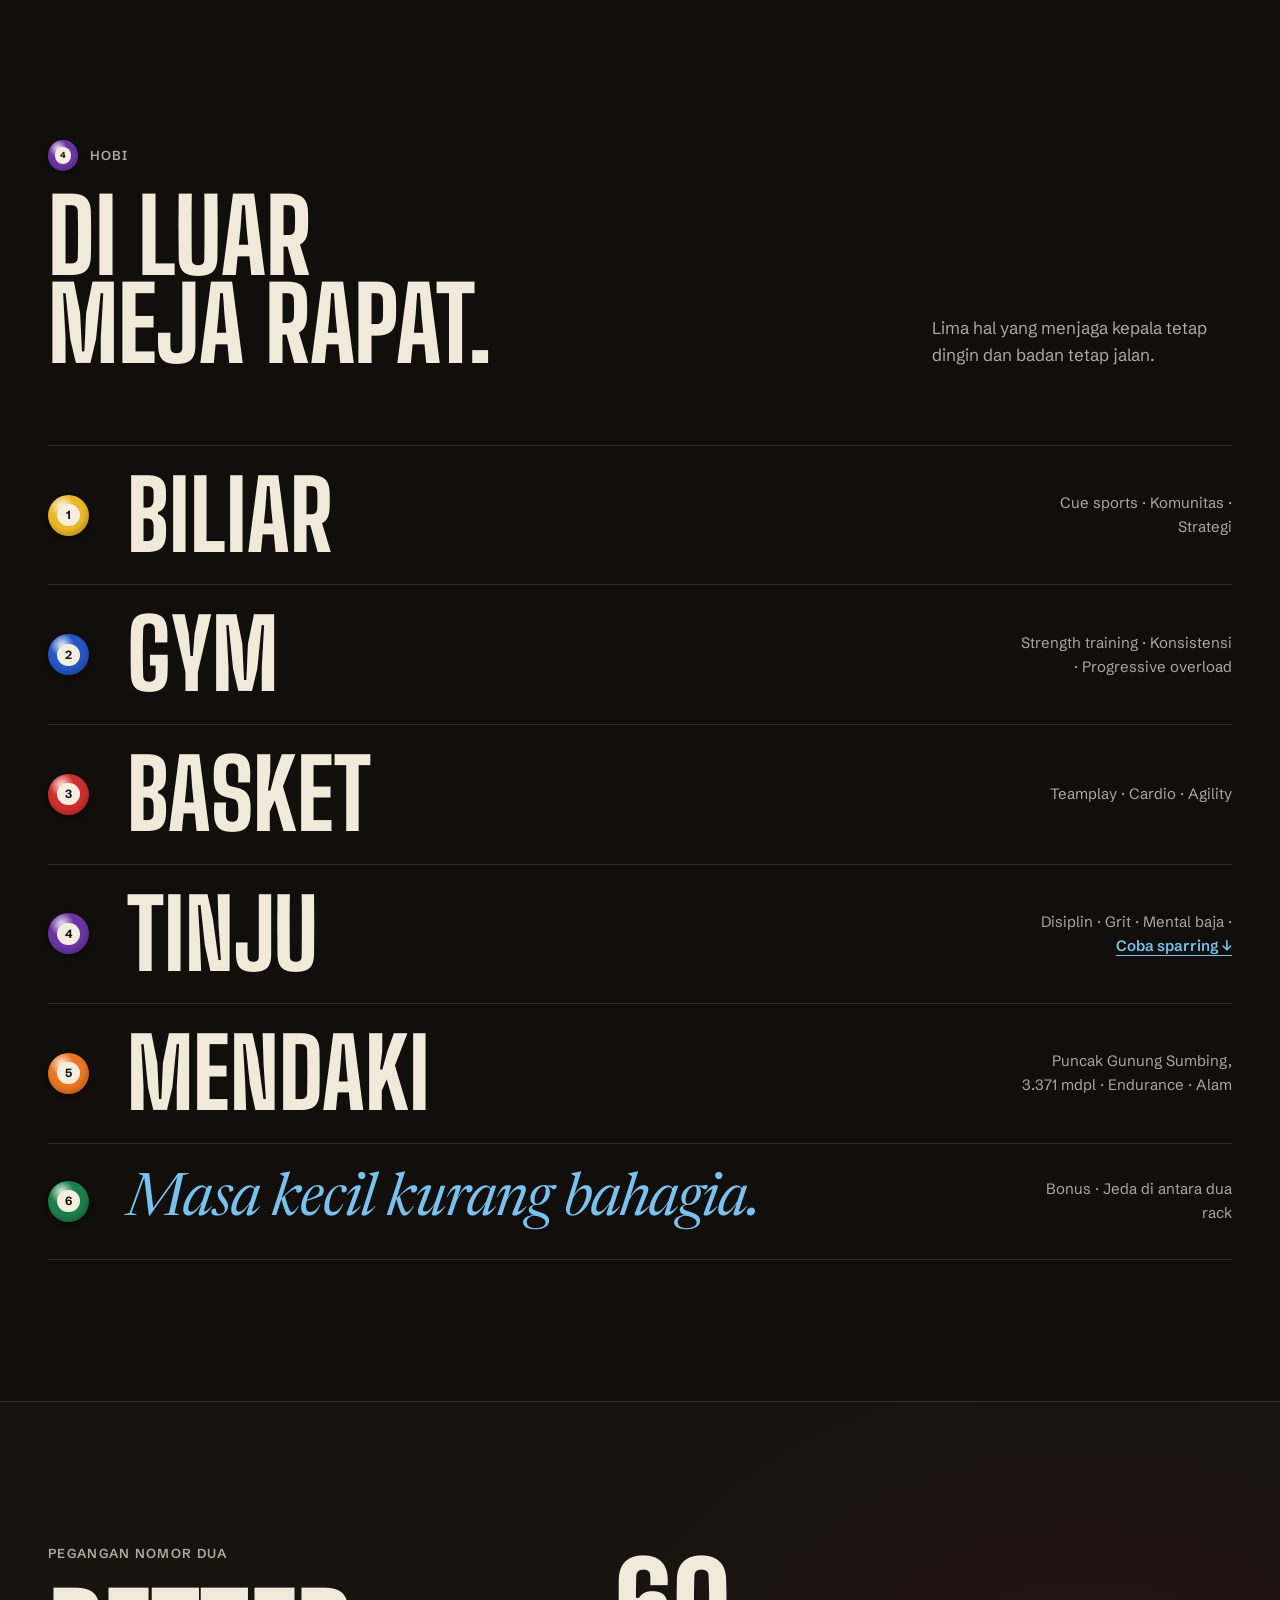
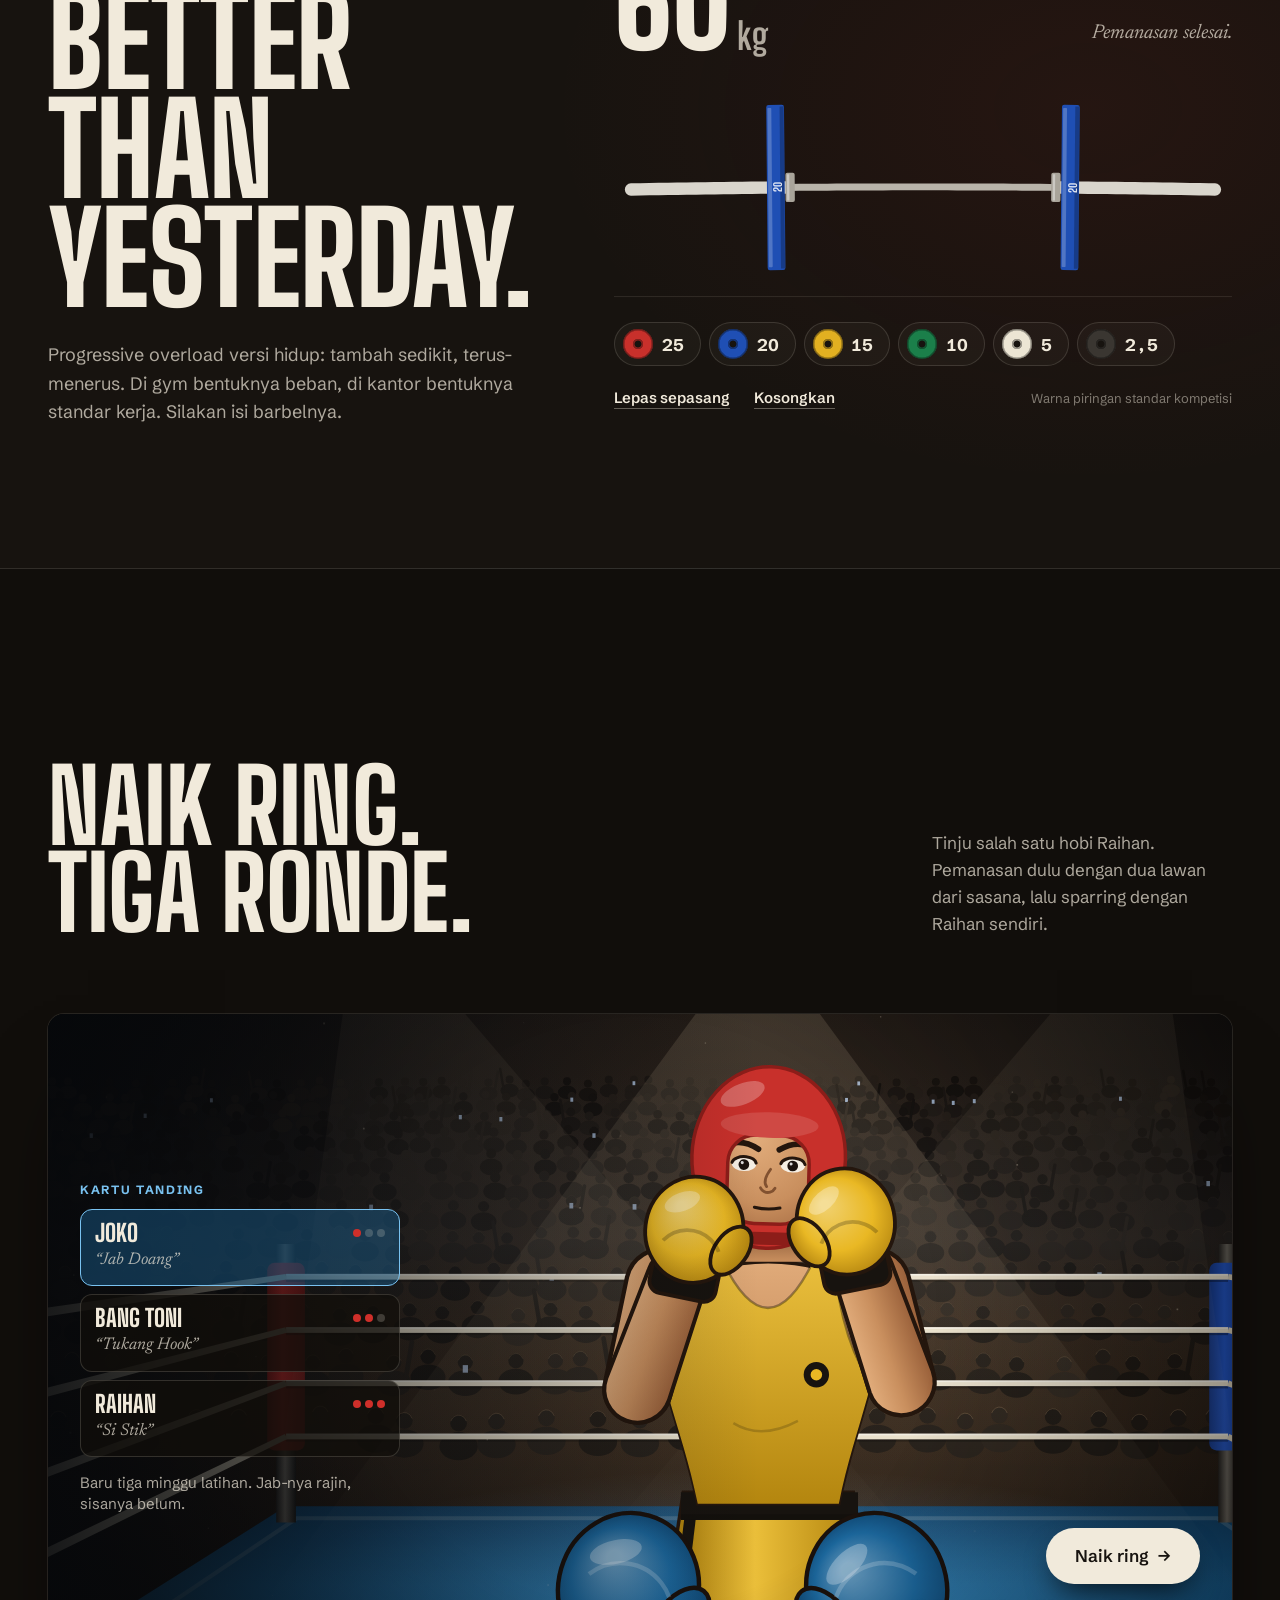
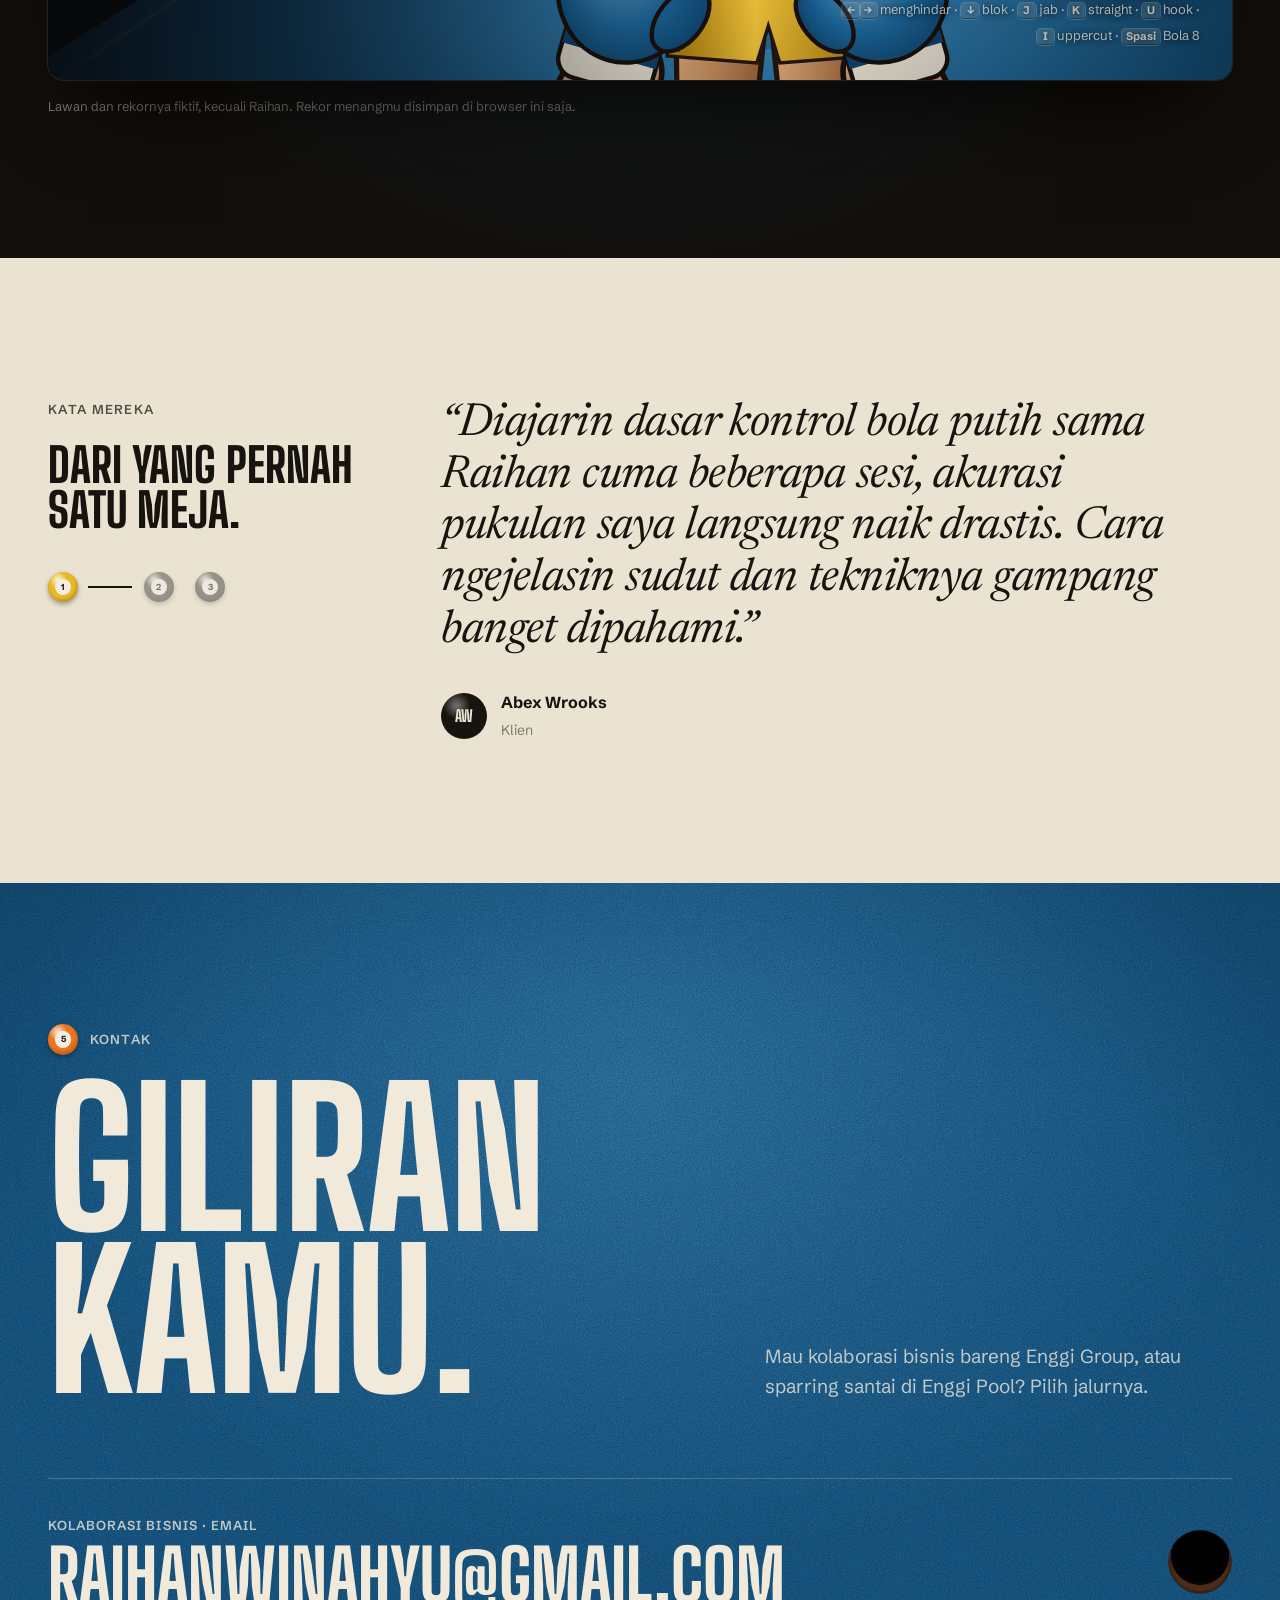
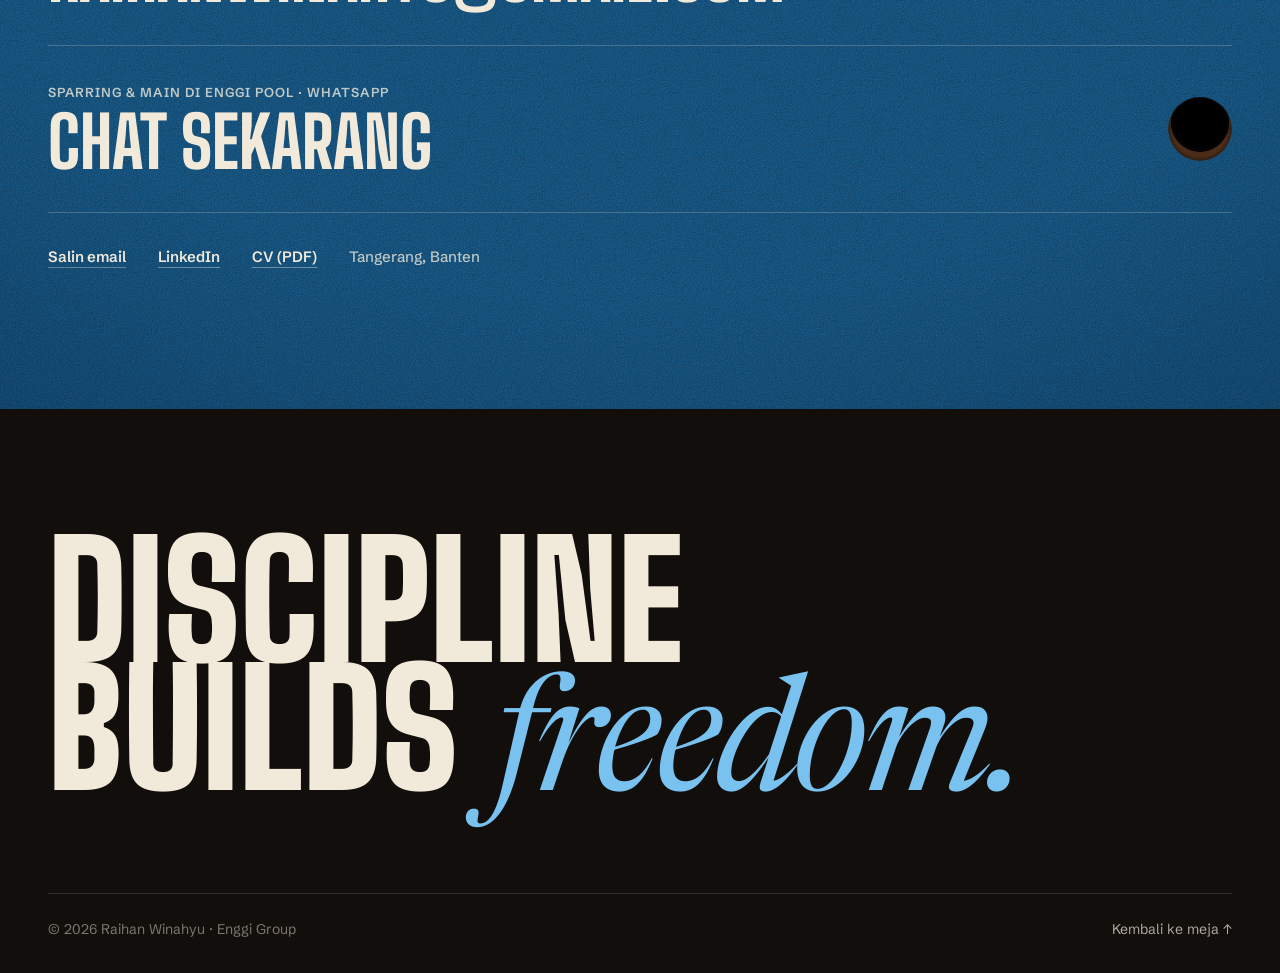
==== commit 41d030cd: "Paksa browser memuat versi terbaru (cache busting) Co-Authored-By: Claude Opus 5.5 <noreply@anthropi" ====
--- a/index.html
+++ b/index.html
@@ -15,7 +15,7 @@
     <link rel="preconnect" href="https://fonts.googleapis.com">
     <link rel="preconnect" href="https://fonts.gstatic.com" crossorigin>
     <link rel="stylesheet" href="https://fonts.googleapis.com/css2?family=Big+Shoulders+Display:wght@700..900&family=Newsreader:ital,opsz,wght@1,6..72,400;1,6..72,500&family=Schibsted+Grotesk:wght@400..700&display=swap">
-    <link rel="stylesheet" href="assets/css/styles.css">
+    <link rel="stylesheet" href="assets/css/styles.css?v=20261119">
     <script type="application/ld+json">
       {
         "@context": "https://schema.org",
@@ -28,14 +28,14 @@
         "sameAs": ["https://www.linkedin.com/in/raihanwinahyu"]
       }
     </script>
-    <script src="assets/js/core.js" defer></script>
-    <script src="assets/js/table.js" defer></script>
-    <script src="assets/js/main.js" defer></script>
-    <script src="assets/js/ring-data.js" defer></script>
-    <script src="assets/js/ring-scene.js" defer></script>
-    <script src="assets/js/ring-boxer.js" defer></script>
-    <script src="assets/js/ring-sim.js" defer></script>
-    <script src="assets/js/ring.js" defer></script>
+    <script src="assets/js/core.js?v=20261119" defer></script>
+    <script src="assets/js/table.js?v=20261119" defer></script>
+    <script src="assets/js/main.js?v=20261119" defer></script>
+    <script src="assets/js/ring-data.js?v=20261119" defer></script>
+    <script src="assets/js/ring-scene.js?v=20261119" defer></script>
+    <script src="assets/js/ring-boxer.js?v=20261119" defer></script>
+    <script src="assets/js/ring-sim.js?v=20261119" defer></script>
+    <script src="assets/js/ring.js?v=20261119" defer></script>
   </head>
   <body>
     <a class="skip" href="#profil">Langsung ke konten</a>
